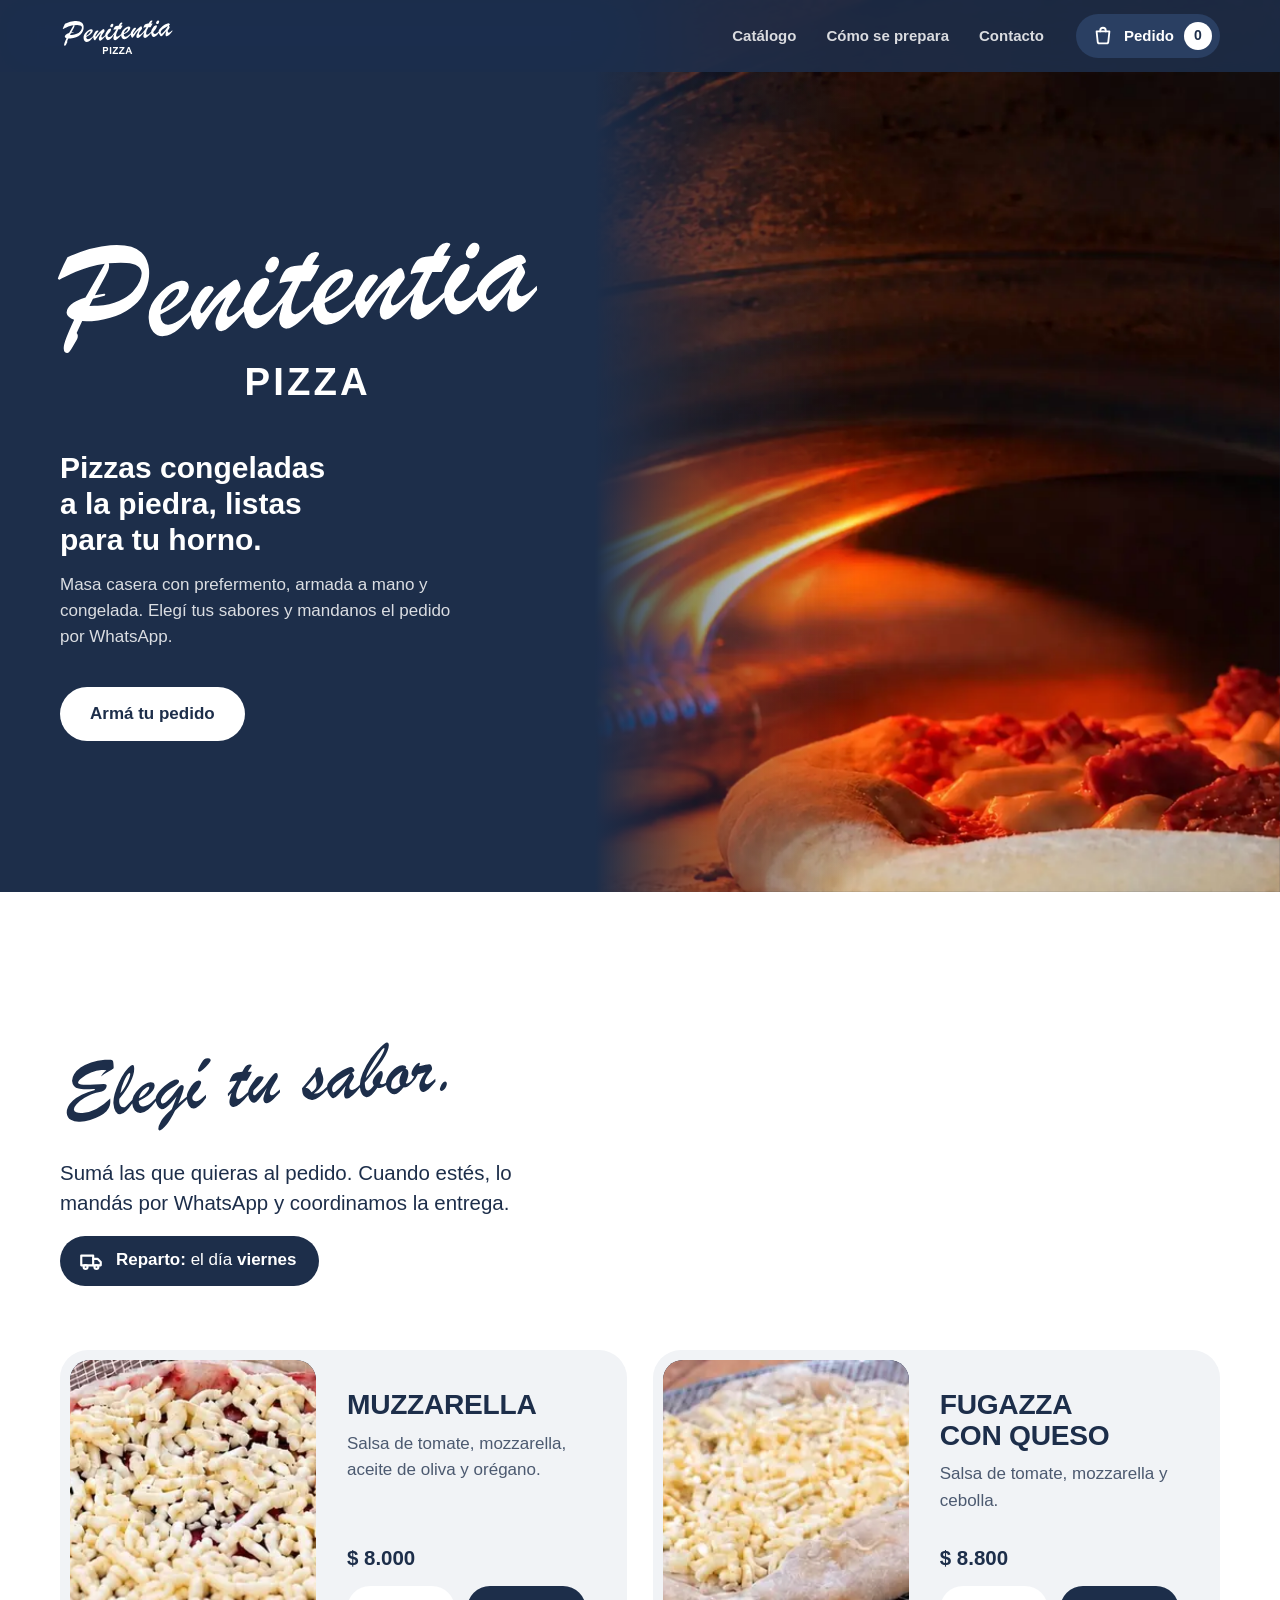
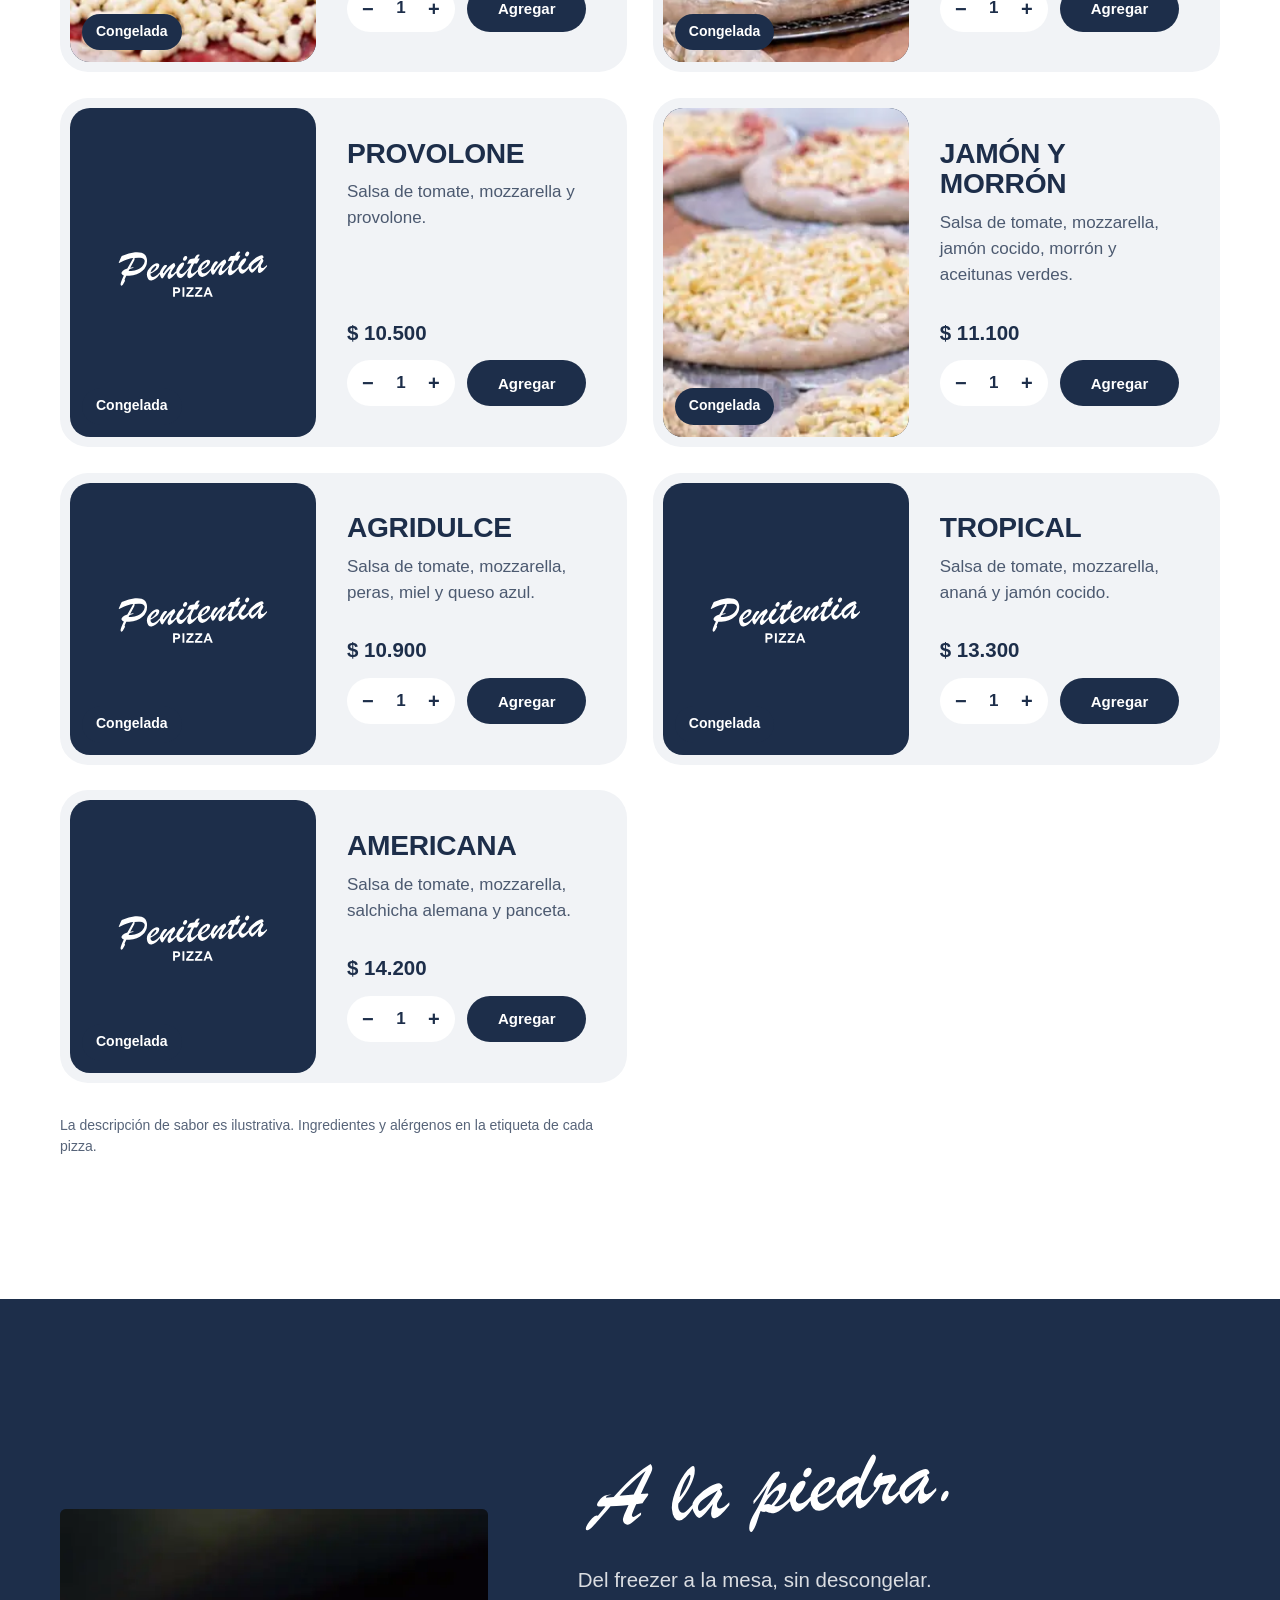
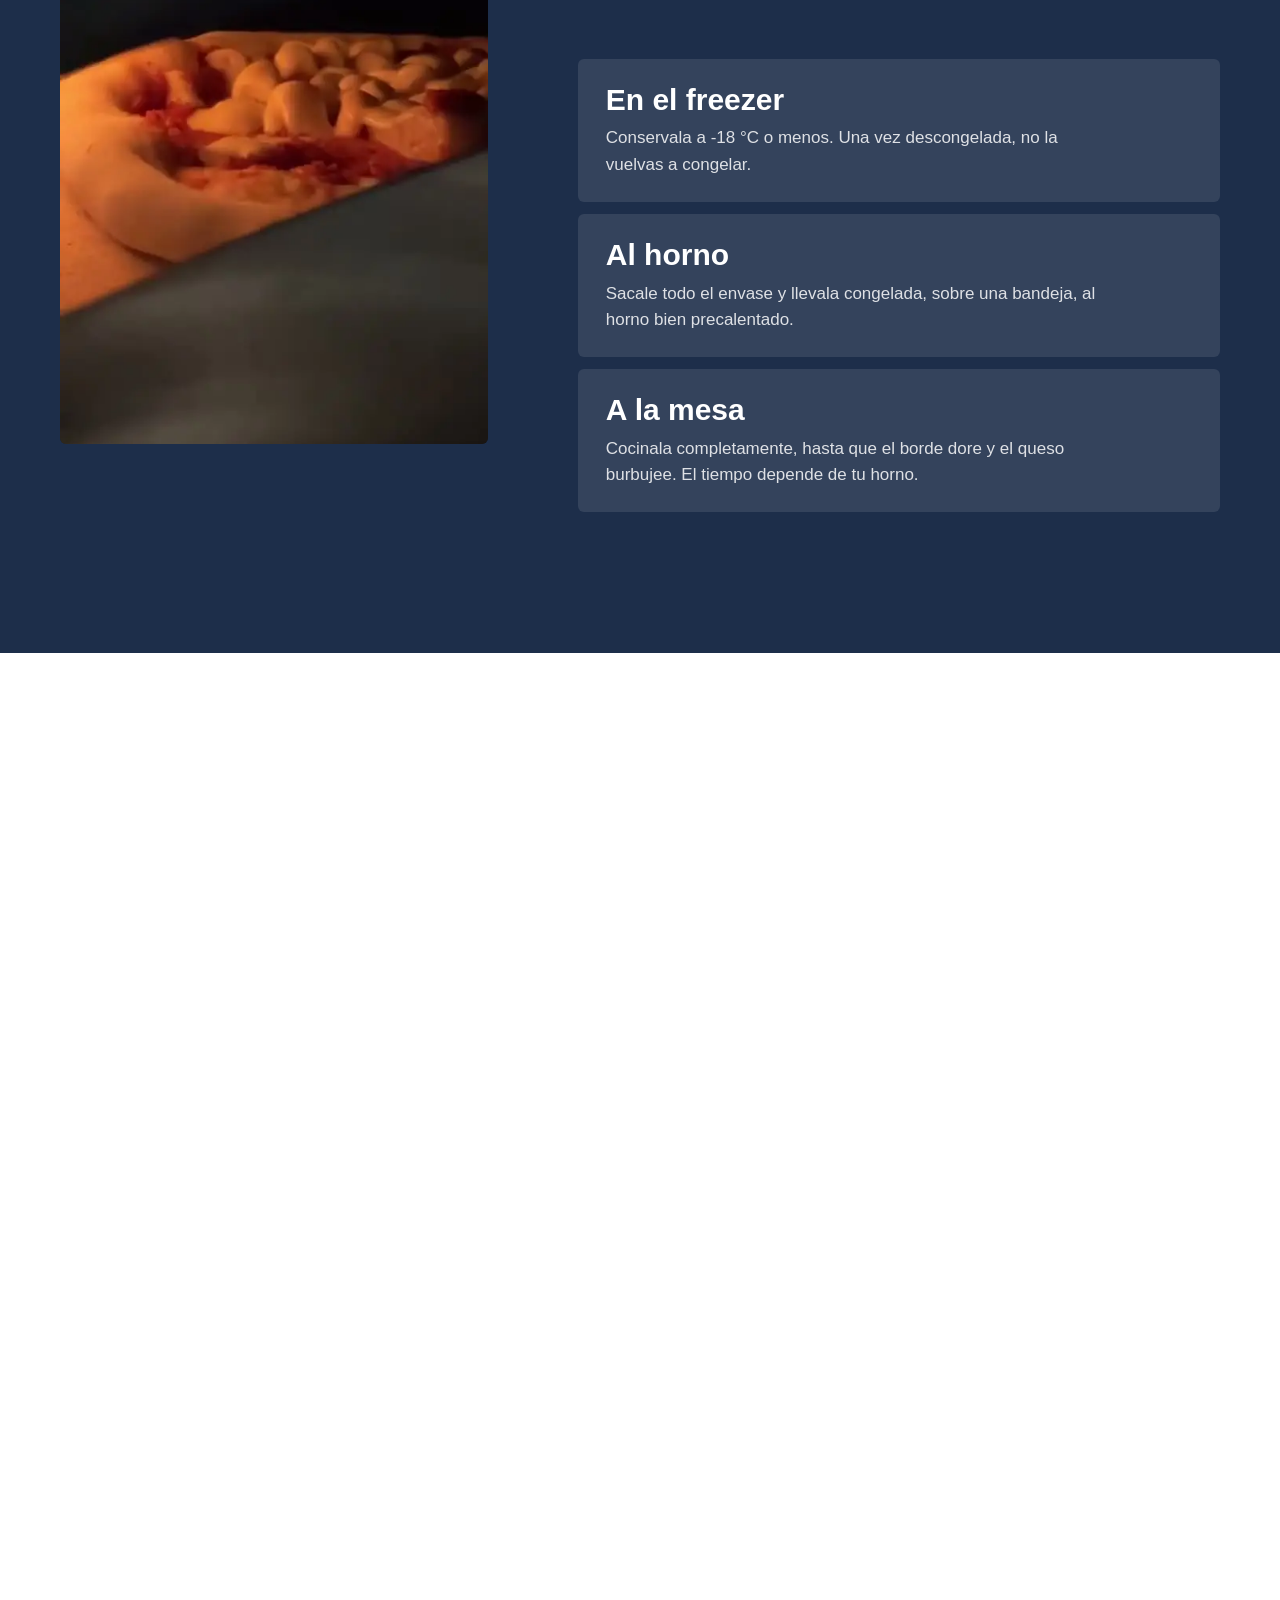
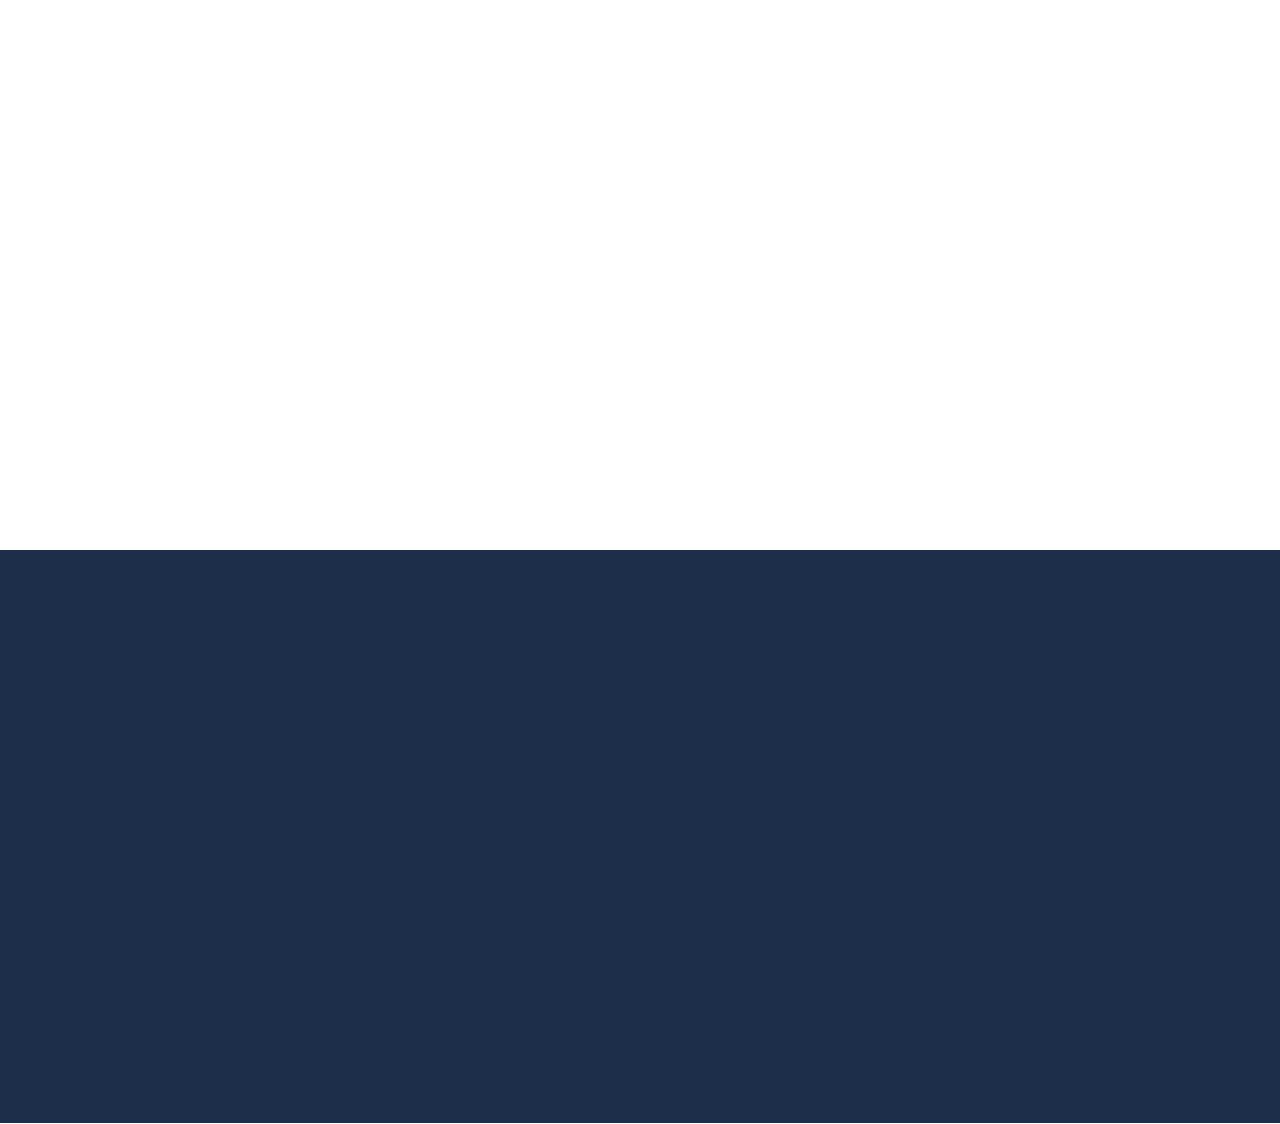
==== index.html @ f05e0946 "Volver a poner el dominio y mejoras para Google, redes y errores - CNAME de vuelta: Pages registra p" ====
<!doctype html>
<html lang="es-AR">
<head>
  <meta charset="utf-8">
  <meta name="viewport" content="width=device-width, initial-scale=1, viewport-fit=cover">
  <title>Penitentia Pizza · Pizzas congeladas a la piedra</title>
  <meta name="description" content="Pizzas congeladas a la piedra de Penitentia. Elegí tu sabor, armá tu pedido y mandalo por WhatsApp. Mendoza, Argentina.">
  <meta name="theme-color" content="#1D2E4A">
  <link rel="canonical" href="https://penitentia.com.ar/">
  <link rel="icon" href="img/favicon.svg" type="image/svg+xml">

  <meta property="og:type" content="website">
  <meta property="og:title" content="Penitentia Pizza">
  <meta property="og:description" content="Pizzas congeladas a la piedra. Tu próxima tentación empieza acá...">
  <meta property="og:url" content="https://penitentia.com.ar/">
  <meta property="og:image" content="https://penitentia.com.ar/img/og.jpg">
  <meta property="og:image:width" content="1200">
  <meta property="og:image:height" content="630">
  <meta property="og:image:alt" content="Pizzas Penitentia listas sobre la mesa de trabajo">
  <meta property="og:locale" content="es_AR">
  <meta property="og:site_name" content="Penitentia Pizza">
  <meta name="twitter:card" content="summary_large_image">
  <meta name="twitter:title" content="Penitentia Pizza">
  <meta name="twitter:description" content="Pizzas congeladas a la piedra. Elegí tu sabor y mandá el pedido por WhatsApp.">
  <meta name="twitter:image" content="https://penitentia.com.ar/img/og.jpg">

  <!-- Datos estructurados: así Google entiende que es un negocio de Mendoza con WhatsApp, mail e Instagram -->
  <script type="application/ld+json">
  {
    "@context": "https://schema.org",
    "@type": "LocalBusiness",
    "name": "Penitentia Pizza",
    "description": "Pizzas congeladas a la piedra, con masa casera con prefermento. Venta por mayor y por menor, pedidos por WhatsApp.",
    "url": "https://penitentia.com.ar/",
    "image": "https://penitentia.com.ar/img/og.jpg",
    "logo": "https://penitentia.com.ar/img/logo-azul.svg",
    "telephone": "+54 9 261 725-2048",
    "email": "penitentia.oficial@gmail.com",
    "sameAs": ["https://www.instagram.com/penitentia.ar/"],
    "address": { "@type": "PostalAddress", "addressLocality": "Mendoza", "addressRegion": "Mendoza", "addressCountry": "AR" },
    "areaServed": "Mendoza, Argentina",
    "priceRange": "$$",
    "currenciesAccepted": "ARS"
  }
  </script>

  <!-- La foto de portada se pide primero, en el tamaño justo para cada pantalla -->
  <link rel="preload" as="image" type="image/webp" href="img/hero-1120.webp" imagesrcset="img/hero-640.webp 640w, img/hero-1120.webp 1120w" imagesizes="(max-width: 900px) 100vw, 54vw" fetchpriority="high">
  <link rel="stylesheet" href="css/styles.css">
  <script>document.documentElement.classList.add("js")</script>
</head>
<body>

  <a class="saltar" href="#catalogo">Ir al catálogo</a>

  <!-- ENCABEZADO -->
  <header class="barra" id="barra">
    <div class="barra__in">
      <a href="#inicio" class="barra__logo" aria-label="Penitentia Pizza, volver al inicio">
        <img src="img/logo-blanco.svg" alt="Penitentia Pizza" width="117" height="48">
      </a>
      <nav class="barra__nav" aria-label="Principal">
        <a href="#catalogo">Catálogo</a>
        <a href="#preparacion">Cómo se prepara</a>
        <a href="#contacto">Contacto</a>
      </nav>
      <button class="btn-menu" type="button" data-menu-boton aria-controls="menu-movil" aria-expanded="false" aria-label="Abrir menú">
        <svg width="22" height="22" viewBox="0 0 24 24" fill="none" stroke="currentColor" stroke-width="2" stroke-linecap="round" aria-hidden="true"><path class="l1" d="M4 7h16"/><path class="l2" d="M4 12h16"/><path class="l3" d="M4 17h16"/></svg>
        <span>Menú</span>
      </button>
      <button class="btn-carrito" type="button" data-abrir-carrito aria-controls="carrito" aria-expanded="false">
        <svg width="22" height="22" viewBox="0 0 24 24" fill="none" stroke="currentColor" stroke-width="2" stroke-linecap="round" stroke-linejoin="round" aria-hidden="true"><path d="M5 7h14l-1.2 11.1a2 2 0 0 1-2 1.9H8.2a2 2 0 0 1-2-1.9z"/><path d="M9 7V6a3 3 0 0 1 6 0v1"/></svg>
        <span>Pedido</span>
        <span class="contador" data-contador aria-live="polite">0</span>
      </button>
    </div>
    <nav class="menu-movil" id="menu-movil" aria-label="Principal" data-menu hidden>
      <a href="#catalogo">Catálogo</a>
      <a href="#preparacion">Cómo se prepara</a>
      <a href="#contacto">Contacto</a>
    </nav>
  </header>

  <main>
    <!-- PORTADA -->
    <section class="portada" id="inicio">
      <div class="portada__texto">
        <h1 class="portada__firma">
          <img src="img/firma-blanco.svg" alt="Penitentia" width="683" height="205">
          <span>PIZZA</span>
        </h1>
        <p class="portada__frase">Pizzas congeladas a la piedra, listas para tu horno.</p>
        <p class="portada__bajada">Masa casera con prefermento, armada a mano y congelada. Elegí tus sabores y mandanos el pedido por WhatsApp.</p>
        <div class="portada__acciones">
          <a class="btn btn--blanco" href="#catalogo">Armá tu pedido</a>
        </div>
      </div>
      <figure class="portada__foto">
        <img src="img/hero-1120.webp" srcset="img/hero-640.webp 640w, img/hero-1120.webp 1120w" sizes="(max-width: 900px) 100vw, 54vw" alt="Pizza Penitentia entrando al horno a la piedra" width="1120" height="1148" fetchpriority="high" decoding="async">
      </figure>
    </section>

    <!-- CATÁLOGO: cada pizza se presenta como su etiqueta de freezer (cuaderno de marca, formato 4:1) -->
    <section class="catalogo" id="catalogo" aria-labelledby="titulo-catalogo">
      <div class="contenedor">
        <header class="seccion-titulo" data-entra>
          <h2 id="titulo-catalogo"><img class="frase" src="img/h-sabor-azul.svg" alt="Elegí tu sabor." width="968" height="266"></h2>
          <p class="seccion-titulo__bajada">Sumá las que quieras al pedido. Cuando estés, lo mandás por WhatsApp y coordinamos la entrega.</p>
          <p class="reparto">
            <svg width="26" height="26" viewBox="0 0 24 24" fill="none" stroke="currentColor" stroke-width="2" stroke-linecap="round" stroke-linejoin="round" aria-hidden="true"><path d="M3 7h11v9H3z"/><path d="M14 10h4l3 3v3h-7"/><circle cx="7" cy="17.5" r="1.8"/><circle cx="17" cy="17.5" r="1.8"/></svg>
            <span><strong>Reparto:</strong> el día <strong data-dia-reparto>viernes</strong></span>
          </p>
        </header>
        <div class="grilla" id="grilla" aria-live="polite"></div>
        <p class="aviso">La descripción de sabor es ilustrativa. Ingredientes y alérgenos en la etiqueta de cada pizza.</p>
      </div>
    </section>

    <!-- PREPARACIÓN -->
    <section class="preparacion" id="preparacion" aria-labelledby="titulo-prep">
      <div class="contenedor preparacion__in">
        <figure class="preparacion__video" data-entra>
          <video data-src="video/horno.mp4" poster="video/horno-poster.webp" muted loop playsinline preload="none" aria-label="Pizza Penitentia cocinándose en el horno" width="540" height="960"></video>
        </figure>
        <div class="preparacion__texto">
          <header class="seccion-titulo" data-entra>
            <h2 id="titulo-prep"><img class="frase" src="img/h-piedra-blanco.svg" alt="A la piedra." width="842" height="241"></h2>
            <p class="seccion-titulo__bajada">Del freezer a la mesa, sin descongelar.</p>
          </header>
          <ol class="pasos">
            <li data-entra>
              <h3>En el freezer</h3>
              <p>Conservala a -18 °C o menos. Una vez descongelada, no la vuelvas a congelar.</p>
            </li>
            <li data-entra>
              <h3>Al horno</h3>
              <p>Sacale todo el envase y llevala congelada, sobre una bandeja, al horno bien precalentado.</p>
            </li>
            <li data-entra>
              <h3>A la mesa</h3>
              <p>Cocinala completamente, hasta que el borde dore y el queso burbujee. El tiempo depende de tu horno.</p>
            </li>
          </ol>
        </div>
      </div>
    </section>

    <!-- GALERÍA -->
    <section class="galeria" aria-labelledby="titulo-galeria">
      <div class="contenedor">
        <header class="seccion-titulo" data-entra>
          <h2 id="titulo-galeria"><img class="frase" src="img/h-sale-azul.svg" alt="Sale una Penitentia." width="1369" height="253"></h2>
          <p class="seccion-titulo__bajada">Bollos, salsa y queso, de la mesada al estante. Todo pasa por nuestras manos.</p>
        </header>
        <div class="galeria__fotos">
          <figure class="g1" data-entra><img src="img/mesa-sinlogo-1120.webp" srcset="img/mesa-sinlogo-640.webp 640w, img/mesa-sinlogo-1120.webp 1120w" sizes="(max-width: 900px) 100vw, 46vw" alt="Pizzas listas sobre la mesa de trabajo" loading="lazy" decoding="async" width="1120" height="1070"></figure>
          <figure class="g2" data-entra><img src="img/bollos-720.webp" srcset="img/bollos-420.webp 420w, img/bollos-720.webp 720w" sizes="(max-width: 900px) 50vw, 26vw" alt="Bollos de masa leudando" loading="lazy" decoding="async" width="720" height="1280"></figure>
          <figure class="g3" data-entra><img src="img/estante-720.webp" srcset="img/estante-420.webp 420w, img/estante-720.webp 720w" sizes="(max-width: 900px) 50vw, 26vw" alt="Pizzas de cebolla en el estante" loading="lazy" decoding="async" width="720" height="1280"></figure>
        </div>
      </div>
    </section>

    <!-- CONTACTO -->
    <section class="contacto" id="contacto" aria-labelledby="titulo-contacto">
      <div class="contenedor contacto__in">
        <header class="seccion-titulo" data-entra>
          <h2 id="titulo-contacto"><img class="frase" src="img/h-hablemos-azul.svg" alt="Hablemos." width="679" height="195"></h2>
          <p class="seccion-titulo__bajada">Pedidos, consultas o reventa. Vendemos por mayor y por menor. Elegí por dónde.</p>
        </header>
        <ul class="canales">
          <li data-entra><a class="canal" data-wa href="#" target="_blank" rel="noopener">
            <svg viewBox="0 0 24 24" fill="none" stroke="currentColor" stroke-width="1.8" stroke-linecap="round" stroke-linejoin="round" aria-hidden="true"><path d="M3.5 20.5l1.3-4.2A8.5 8.5 0 1 1 8 19.3z"/><path d="M9.2 8.3c.2-.4.5-.5.8-.5h.5c.2 0 .4.1.5.4l.6 1.5c.1.2 0 .5-.1.6l-.5.6c.6 1.2 1.6 2.2 2.8 2.8l.6-.5c.2-.2.4-.2.6-.1l1.5.6c.3.1.4.3.4.5v.5c0 .3-.1.6-.5.8-.6.4-1.5.6-2.4.3-2.3-.8-4.1-2.6-4.9-4.9-.3-.9-.1-1.8.1-2.6z" fill="currentColor" stroke="none"/></svg>
            <span class="canal__tipo">WhatsApp</span>
            <span class="canal__dato" data-wa-visible>261 725 2048</span>
          </a></li>
          <li data-entra><a class="canal" data-ig href="https://www.instagram.com/penitentia.ar/" target="_blank" rel="noopener">
            <svg viewBox="0 0 24 24" fill="none" stroke="currentColor" stroke-width="1.8" stroke-linecap="round" aria-hidden="true"><rect x="3" y="3" width="18" height="18" rx="5"/><circle cx="12" cy="12" r="4.2"/><circle cx="17.3" cy="6.7" r=".7" fill="currentColor"/></svg>
            <span class="canal__tipo">Instagram</span>
            <span class="canal__dato">@penitentia.ar</span>
          </a></li>
          <li data-entra><a class="canal" data-mail href="mailto:penitentia.oficial@gmail.com">
            <svg viewBox="0 0 24 24" fill="none" stroke="currentColor" stroke-width="1.8" stroke-linecap="round" stroke-linejoin="round" aria-hidden="true"><rect x="3" y="5" width="18" height="14" rx="2.5"/><path d="M3.5 7l8.5 6 8.5-6"/></svg>
            <span class="canal__tipo">Mail</span>
            <span class="canal__dato">penitentia.oficial@gmail.com</span>
          </a></li>
        </ul>
      </div>
    </section>
  </main>

  <footer class="pie">
    <div class="contenedor pie__in">
      <img src="img/logo-blanco.svg" alt="Penitentia Pizza" class="pie__logo" width="700" height="289" loading="lazy">
      <div class="pie__datos">
        <p>Pizza a la piedra · Mendoza</p>
        <p>© <span data-anio>2026</span> Penitentia Pizza</p>
      </div>
    </div>
  </footer>

  <!-- Botón flotante del pedido (celular) -->
  <button class="flotante" type="button" data-abrir-carrito aria-controls="carrito" hidden>
    <span>Ver pedido</span>
    <span class="flotante__total" data-total-flotante>$0</span>
  </button>

  <!-- CARRITO -->
  <div class="velo" data-cerrar-carrito hidden></div>
  <aside class="carrito" id="carrito" role="dialog" aria-modal="true" aria-labelledby="titulo-carrito" hidden>
    <header class="carrito__cab" data-asa>
      <span class="carrito__asa" aria-hidden="true"></span>
      <h2 id="titulo-carrito"><img src="img/h-pedido-blanco.svg" alt="Tu pedido"></h2>
      <button class="cerrar" type="button" data-cerrar-carrito aria-label="Cerrar pedido">
        <svg width="22" height="22" viewBox="0 0 24 24" fill="none" stroke="currentColor" stroke-width="2" stroke-linecap="round" aria-hidden="true"><path d="M6 6l12 12M18 6L6 18"/></svg>
      </button>
    </header>

    <div class="carrito__cuerpo">
      <div class="vacio" data-vacio>
        <p><strong>Todavía no elegiste ninguna.</strong></p>
        <p>Sumá tus sabores desde el catálogo.</p>
        <a class="btn btn--azul" href="#catalogo" data-cerrar-carrito>Ir al catálogo</a>
      </div>

      <ul class="items" data-items></ul>

      <form class="datos" id="form-pedido" data-form novalidate>
        <p class="datos__titulo">Datos para la entrega</p>
        <label>Nombre
          <input type="text" name="nombre" autocomplete="name" required placeholder="¿A nombre de quién?">
        </label>
        <fieldset class="entrega">
          <legend>¿Cómo lo recibís?</legend>
          <label class="opcion"><input type="radio" name="entrega" value="Retiro" checked> <span>Retiro en domicilio <small>Sin cargo</small></span></label>
          <label class="opcion"><input type="radio" name="entrega" value="Envío"> <span>Envío a domicilio <small><span data-costo-envio>$ 4.000</span> · Reparto: el día <span data-dia-reparto>viernes</span></small></span></label>
        </fieldset>
        <label data-campo-direccion hidden>Dirección
          <input type="text" name="direccion" autocomplete="street-address" placeholder="Calle, número y departamento">
        </label>
        <label><span>Comentarios <span class="opcional">(opcional)</span></span>
          <textarea name="notas" rows="2" placeholder="Horario, aclaraciones..."></textarea>
        </label>
        <p class="error" data-error role="alert" hidden></p>
      </form>
    </div>

    <footer class="carrito__pie" data-pie-carrito>
      <div class="subtotales">
        <p><span>Pizzas</span><span data-subtotal>$0</span></p>
        <p><span>Envío</span><span data-envio>Sin cargo</span></p>
      </div>
      <div class="total"><span>Total</span><strong data-total>$0</strong></div>
      <button class="btn btn--wa" type="submit" form="form-pedido">
        <svg width="22" height="22" viewBox="0 0 24 24" fill="none" stroke="currentColor" stroke-width="1.8" stroke-linecap="round" stroke-linejoin="round" aria-hidden="true"><path d="M3.5 20.5l1.3-4.2A8.5 8.5 0 1 1 8 19.3z"/></svg>
        Pedir por WhatsApp
      </button>
      <p class="carrito__nota">Se abre WhatsApp con el pedido escrito. Confirmamos stock, precio final y entrega por ahí.</p>
    </footer>
  </aside>

  <div class="aviso-agregado" data-toast role="status" aria-live="polite" hidden></div>

  <script src="js/productos.js"></script>
  <script src="js/app.js"></script>
</body>
</html>
---- css/styles.css ----
/* =========================================================
   PENITENTIA PIZZA · Estilos
   Cuaderno de marca v8:
   - Azul Penitentia #1D2E4A y blanco #FFFFFF
   - Brush Script MT: nombre de marca y frases breves (en SVG, img/)
   - Arial Bold: descriptores y sabores en mayúscula, siempre rectos
   - Arial Regular: ingredientes, sabores y pedidos
   ========================================================= */

:root {
  --azul: #1D2E4A;
  --azul-hondo: #15223A;
  --azul-medio: #2A3F62;
  --azul-70: rgba(29, 46, 74, .78);
  --azul-55: rgba(29, 46, 74, .74);
  --azul-12: rgba(29, 46, 74, .14);
  --azul-06: #F1F3F6;            /* un paso de tono sobre el blanco */
  --azul-08: #E7EAF0;
  --blanco: #FFFFFF;
  --blanco-80: rgba(255, 255, 255, .84);
  --blanco-60: rgba(255, 255, 255, .66);
  --blanco-10: rgba(255, 255, 255, .1);

  --fuente: Arial, Arimo, "Helvetica Neue", Helvetica, sans-serif;

  /* Cinco tamaños: chico, cuerpo, destacado, título, sabor */
  --t-chico: 14px;
  --t-cuerpo: 17px;
  --t-destacado: clamp(19px, 1.6vw, 22px);
  --t-titulo: clamp(24px, 2.4vw, 30px);
  --t-sabor: clamp(24px, 2.2vw, 30px);

  --ancho: 1240px;
  --gutter: clamp(16px, 4vw, 40px);
  --seccion: clamp(88px, 11vw, 168px);
  --radio-foto: 6px;
  --radio-catalogo: 20px;   /* fotos del catálogo */
  --radio-ficha: 28px;      /* ficha que las contiene (radio de la foto + margen) */
  --barra-alto: 72px;

  --ease-out: cubic-bezier(.22, 1, .36, 1);
  --ease-soft: cubic-bezier(.33, 1, .68, 1);
  --ease-hoja: cubic-bezier(.32, .72, 0, 1);   /* curva de las hojas de iOS: arranca rápido, frena suave */
  --t-press: 100ms;
  --t-hover: 180ms;
  --t-ui: 320ms;
  --t-reveal: 560ms;
}

/* Arimo (misma métrica que Arial), alojada acá: solo se descarga si el equipo no tiene Arial */
@font-face { font-family: "Arimo"; src: url("../fonts/arimo-latin.woff2") format("woff2"); font-weight: 400 700; font-style: normal; font-display: swap; }

*, *::before, *::after { box-sizing: border-box; }
html { scroll-behavior: smooth; scroll-padding-top: calc(var(--barra-alto) + 12px); -webkit-text-size-adjust: 100%; scrollbar-color: var(--azul) var(--azul-06); }
body {
  margin: 0; background: var(--blanco); color: var(--azul);
  font-family: var(--fuente); font-size: var(--t-cuerpo); line-height: 1.55;
  -webkit-font-smoothing: antialiased; overflow-x: hidden; caret-color: var(--azul);
  -webkit-tap-highlight-color: transparent;
}
a, button, input, label { touch-action: manipulation; } /* sin demora de 300 ms al tocar */
::selection { background: var(--azul); color: var(--blanco); }
.preparacion ::selection, .portada ::selection, .pie ::selection { background: var(--blanco); color: var(--azul); }
img, video { display: block; max-width: 100%; height: auto; }
a { color: inherit; text-underline-offset: 3px; }
h1, h2, h3, p, figure, ol, ul { margin: 0; padding: 0; }
button, input, textarea { font: inherit; color: inherit; }
[hidden] { display: none !important; }
:focus-visible { outline: 3px solid var(--azul); outline-offset: 3px; border-radius: 4px; }
.portada :focus-visible, .preparacion :focus-visible, .barra :focus-visible, .pie :focus-visible, .carrito__cab :focus-visible { outline-color: var(--blanco); }

.contenedor { width: 100%; max-width: var(--ancho); margin: 0 auto; padding: 0 var(--gutter); }

.saltar { position: absolute; left: -9999px; top: 8px; z-index: 100; background: var(--blanco); color: var(--azul); padding: 10px 16px; font-weight: 700; }
.saltar:focus { left: 8px; }

/* ---------- Botones (píldora, una sola decisión) ---------- */
.btn {
  display: inline-flex; align-items: center; justify-content: center; gap: 10px;
  min-height: 54px; padding: 0 30px; border-radius: 999px; border: 0;
  font-weight: 700; font-size: var(--t-cuerpo); text-decoration: none; cursor: pointer;
  transition: transform var(--t-press) var(--ease-out), background-color var(--t-hover) ease, color var(--t-hover) ease;
}
.btn:active { transform: scale(.97); }
.btn--blanco { background: var(--blanco); color: var(--azul); }
@media (hover: hover) { .btn--blanco:hover { background: var(--azul-08); } }
.btn--azul { background: var(--azul); color: var(--blanco); }
.btn--azul:hover { background: var(--azul-medio); }
.btn--wa { width: 100%; background: var(--azul); color: var(--blanco); min-height: 56px; }
.btn--wa:hover { background: var(--azul-medio); transform: none; }
.btn--wa:active { transform: scale(.985); }

/* ---------- Barra superior ---------- */
.barra {
  position: sticky; top: 0; z-index: 30; color: var(--blanco); transition: box-shadow var(--t-ui) ease;
  background: rgba(29, 46, 74, .88); -webkit-backdrop-filter: saturate(180%) blur(20px); backdrop-filter: saturate(180%) blur(20px); /* taste-skill-ignore: material translúcido estilo Apple, pedido explícito */
  padding-top: env(safe-area-inset-top);
}
@supports not ((backdrop-filter: blur(1px)) or (-webkit-backdrop-filter: blur(1px))) { .barra { background: var(--azul); } }
@media (prefers-reduced-transparency: reduce) { .barra { background: var(--azul); -webkit-backdrop-filter: none; backdrop-filter: none; } }
.barra.con-sombra { box-shadow: 0 6px 24px rgba(10, 18, 32, .25); } /* taste-skill-ignore: barra fija que flota sobre el contenido */
.barra__in { max-width: var(--ancho); margin: 0 auto; padding: 0 max(var(--gutter), env(safe-area-inset-right)) 0 max(var(--gutter), env(safe-area-inset-left)); height: var(--barra-alto); display: flex; align-items: center; gap: 32px; }
.barra__logo img { height: 48px; width: auto; }
.barra__nav { display: flex; gap: 30px; margin-left: auto; }
.barra__nav a {
  position: relative; text-decoration: none; font-weight: 700; font-size: 15px; color: var(--blanco-80);
  padding: 8px 0; transition: color var(--t-hover) ease;
}
.barra__nav a::after { content: ""; position: absolute; left: 0; right: 0; bottom: 2px; height: 2px; background: var(--blanco); transform: scaleX(0); transform-origin: left; transition: transform var(--t-ui) var(--ease-out); }
.barra__nav a:hover { color: var(--blanco); }
.barra__nav a:hover::after { transform: scaleX(1); }
/* Menú del celular (oculto en pantallas grandes) */
.btn-menu {
  display: none; align-items: center; gap: 8px; height: 44px; padding: 0 14px 0 12px; margin-left: auto;
  border-radius: 999px; border: 0; background: transparent; color: var(--blanco);
  font-weight: 700; font-size: 15px; cursor: pointer;
  transition: background-color var(--t-hover) ease, transform var(--t-press) var(--ease-out);
}
.btn-menu:active { transform: scale(.96); }
.btn-menu svg path { transition: transform var(--t-ui) var(--ease-out), opacity var(--t-hover) ease; transform-origin: 12px 12px; }
.btn-menu[aria-expanded="true"] .l1 { transform: translateY(5px) rotate(45deg); }
.btn-menu[aria-expanded="true"] .l2 { opacity: 0; }
.btn-menu[aria-expanded="true"] .l3 { transform: translateY(-5px) rotate(-45deg); }
.menu-movil {
  position: absolute; top: 100%; left: 0; right: 0;
  background: rgba(29, 46, 74, .96); -webkit-backdrop-filter: saturate(180%) blur(20px); backdrop-filter: saturate(180%) blur(20px); /* taste-skill-ignore: menú flotante */
  box-shadow: 0 18px 30px rgba(10, 18, 32, .3); /* taste-skill-ignore: menú flotante */
  display: grid; gap: 4px; padding: 6px var(--gutter) 18px;
  transform-origin: top; opacity: 0; transform: translateY(-8px);
  transition: opacity 220ms ease, transform 320ms var(--ease-hoja);
}
.menu-movil.abierto { opacity: 1; transform: none; }
.menu-movil a {
  display: flex; align-items: center; min-height: 52px; padding: 0 18px; border-radius: 16px;
  color: var(--blanco); text-decoration: none; font-weight: 700; font-size: 19px;
  transition: background-color var(--t-hover) ease;
}
.menu-movil a:active { background: var(--blanco-10); }
@media (min-width: 901px) { .menu-movil { display: none !important; } }

.btn-carrito {
  display: inline-flex; align-items: center; gap: 10px; height: 44px; padding: 0 8px 0 16px;
  border-radius: 999px; border: 0; background: var(--azul-medio); color: var(--blanco);
  font-weight: 700; font-size: 15px; cursor: pointer;
  transition: background-color var(--t-hover) ease, transform var(--t-press) var(--ease-out);
}
@media (hover: hover) { .btn-carrito:hover { background: #34507A; } }
.btn-carrito:active { transform: scale(.96); }
.contador {
  min-width: 28px; height: 28px; padding: 0 8px; border-radius: 999px; background: var(--blanco); color: var(--azul);
  display: inline-grid; place-items: center; font-size: var(--t-chico); font-variant-numeric: tabular-nums;
}
.contador.salto { animation: salto .45s var(--ease-out); }
@keyframes salto { 0% { transform: scale(1); } 40% { transform: scale(1.35); } 100% { transform: scale(1); } }

/* ---------- Portada ---------- */
.portada {
  position: relative; background: var(--azul); color: var(--blanco);
  display: grid; grid-template-columns: minmax(0, 1fr) minmax(0, 1.15fr);
  min-height: min(100svh, 892px); overflow: hidden;
  /* La portada pasa por debajo de la barra translúcida */
  margin-top: calc(-1 * (var(--barra-alto) + env(safe-area-inset-top)));
}
.portada__texto {
  padding: calc(var(--barra-alto) + clamp(40px, 6vw, 88px)) var(--gutter) clamp(48px, 7vw, 100px);
  padding-left: max(var(--gutter), calc((100vw - var(--ancho)) / 2 + var(--gutter)));
  display: flex; flex-direction: column; justify-content: center; position: relative; z-index: 2;
}
.portada__firma { display: flex; flex-direction: column; align-items: flex-start; width: min(600px, 100%); }
.portada__firma img { width: 100%; height: auto; margin-left: -2%; }
.portada__firma span { width: 100%; text-align: center; margin-top: 4px; font-weight: 700; font-size: clamp(26px, 3vw, 40px); letter-spacing: .08em; line-height: 1; }
.portada__frase { margin-top: clamp(32px, 4vw, 48px); font-size: var(--t-titulo); font-weight: 700; line-height: 1.2; max-width: 20ch; text-wrap: balance; }
.portada__bajada { margin-top: 14px; max-width: 44ch; color: var(--blanco-80); }
.portada__acciones { margin-top: 36px; display: flex; flex-wrap: wrap; align-items: center; gap: 14px 24px; }
.portada__foto { position: relative; overflow: hidden; }
.portada__foto img { position: absolute; inset: 0; width: 100%; height: 100%; object-fit: cover; object-position: 50% 62%; }
.portada__foto::before {
  content: ""; position: absolute; inset: 0; z-index: 1; pointer-events: none;
  background: linear-gradient(90deg, var(--azul) 0%, rgba(29,46,74,.5) 14%, rgba(29,46,74,0) 38%); /* taste-skill-ignore: velo neutro sobre la foto para fundirla con el azul */
}

/* ---------- Títulos de sección ---------- */
.seccion-titulo { max-width: 680px; margin-bottom: clamp(40px, 5vw, 64px); }
.frase { height: clamp(64px, 8.4vw, 112px); width: auto; max-width: 100%; }
.reparto {
  margin-top: 18px; display: inline-flex; align-items: center; gap: 12px;
  background: var(--azul); color: var(--blanco); border-radius: 999px; padding: 12px 22px 12px 18px;
  font-size: var(--t-cuerpo); line-height: 1.35;
}
.reparto svg { flex: none; }
.seccion-titulo__bajada { margin-top: 18px; font-size: var(--t-destacado); line-height: 1.45; max-width: 46ch; }

/* ---------- Catálogo: cada pizza es su etiqueta ---------- */
.catalogo { padding: var(--seccion) 0; }
.grilla { display: grid; grid-template-columns: repeat(2, minmax(0, 1fr)); gap: clamp(16px, 2vw, 28px); }

.pizza {
  display: grid; grid-template-columns: minmax(0, .9fr) minmax(0, 1.1fr);
  background: var(--azul-06); border-radius: var(--radio-ficha); overflow: hidden;
  transition: background-color var(--t-hover) ease;
  padding: 10px; gap: 0;
}
@media (hover: hover) { .pizza:hover { background: var(--azul-08); } .pizza:hover .pizza__foto img { transform: scale(1.04); } }
.pizza__foto { position: relative; overflow: hidden; background: var(--azul); min-height: 260px; border-radius: var(--radio-catalogo); isolation: isolate; }
.pizza__foto img { position: absolute; inset: 0; width: 100%; height: 100%; object-fit: cover; transition: transform 900ms var(--ease-soft); }
.pizza__sello {
  position: absolute; left: 0; bottom: 0; background: var(--azul); color: var(--blanco);
  font-weight: 700; font-size: var(--t-chico); padding: 7px 14px 8px; border-radius: 999px; left: 12px; bottom: 12px;
}
.pizza__cuerpo { padding: clamp(22px, 2.4vw, 32px); display: flex; flex-direction: column; gap: 10px; min-width: 0; }
.pizza__nombre { font-weight: 700; font-size: var(--t-sabor); line-height: 1.08; text-transform: uppercase; letter-spacing: -.01em; text-wrap: balance; }
.pizza__desc { color: var(--azul-70); }
.pizza__pie { margin-top: auto; padding-top: 18px; display: flex; flex-wrap: wrap; align-items: center; gap: 12px; }
.pizza__precio { flex-basis: 100%; font-weight: 700; font-size: var(--t-destacado); font-variant-numeric: tabular-nums; }
.pizza__agregar { flex: 1 1 auto; }
.pizza__agregar {
  height: 46px; padding: 0 22px; border-radius: 999px; border: 0; background: var(--azul); color: var(--blanco);
  font-weight: 700; font-size: 15px; cursor: pointer;
  transition: background-color var(--t-hover) ease, transform var(--t-press) var(--ease-out);
}
.pizza__agregar:hover { background: var(--azul-medio); }
.pizza__agregar:active { transform: scale(.95); }
.pizza__consultar { display: inline-flex; align-items: center; justify-content: center; text-decoration: none; }
.pizza__precio--consultar { font-size: var(--t-cuerpo); color: var(--azul-70); }
/* Sin foto: bloque azul con la firma, como la etiqueta del freezer */
.pizza__foto--etiqueta { display: grid; place-items: center; background: var(--azul); }
.pizza__foto--etiqueta .pizza__marca { position: static; width: 64%; height: auto; object-fit: contain; }
@media (hover: hover) { .pizza:hover .pizza__foto--etiqueta .pizza__marca { transform: none; } }
.pizza__agregar:disabled { background: var(--azul-12); color: var(--azul-55); cursor: not-allowed; }
.pizza__agregar.listo { background: var(--azul-medio); }

/* Selector de cantidad: relleno, sin contorno */
.cantidad { display: inline-flex; align-items: center; height: 46px; border-radius: 999px; background: var(--blanco); }
.cantidad button {
  width: 42px; height: 100%; border: 0; border-radius: 999px; background: transparent; color: var(--azul); cursor: pointer;
  font-size: 20px; font-weight: 700; line-height: 1; display: grid; place-items: center;
  transition: background-color var(--t-hover) ease, transform var(--t-press) var(--ease-out);
}
.cantidad button:hover { background: var(--azul-08); }
.cantidad button:active { transform: scale(.88); }
.cantidad button:disabled { color: var(--azul-12); cursor: not-allowed; }
.cantidad output { min-width: 24px; text-align: center; font-weight: 700; font-variant-numeric: tabular-nums; }
.cantidad--chica { height: 38px; background: var(--azul-06); }
.cantidad--chica button { width: 36px; font-size: 18px; }

.aviso { margin-top: 32px; font-size: var(--t-chico); color: var(--azul-55); max-width: 70ch; }

/* ---------- Preparación ---------- */
.preparacion { background: var(--azul); color: var(--blanco); padding: var(--seccion) 0; }
.preparacion__in { display: grid; grid-template-columns: minmax(0, .8fr) minmax(0, 1.2fr); gap: clamp(40px, 7vw, 110px); align-items: center; }
.preparacion__video { border-radius: var(--radio-foto); overflow: hidden; aspect-ratio: 4 / 5; background: var(--azul-hondo); }
.preparacion__video video { width: 100%; height: 100%; object-fit: cover; object-position: 50% 45%; }
.preparacion .seccion-titulo__bajada { color: var(--blanco-80); }
.pasos { list-style: none; display: grid; gap: 12px; }
.pasos li { background: var(--blanco-10); border-radius: var(--radio-foto); padding: 24px 28px; }
.pasos h3 { font-size: var(--t-titulo); line-height: 1.15; }
.pasos p { margin-top: 8px; color: var(--blanco-80); max-width: 52ch; }

/* Lo que está lejos del primer pantallazo no se dibuja hasta acercarse */
.galeria, .contacto, .pie { content-visibility: auto; contain-intrinsic-size: auto 900px; }

/* ---------- Galería ---------- */
.galeria { padding: var(--seccion) 0 calc(var(--seccion) * .6); }
.galeria__fotos { display: grid; grid-template-columns: 1.7fr 1fr 1fr; gap: 14px; }
.galeria__fotos figure { border-radius: var(--radio-foto); overflow: hidden; aspect-ratio: 3 / 4; background: var(--azul-06); }
.galeria__fotos .g1 { aspect-ratio: auto; }
.galeria__fotos .g2 { margin-top: clamp(32px, 6vw, 88px); }
.galeria__fotos img { width: 100%; height: 100%; object-fit: cover; transition: transform 1200ms var(--ease-soft); }
@media (hover: hover) { .galeria__fotos figure:hover img { transform: scale(1.03); } }

/* ---------- Contacto ---------- */
.contacto { padding: calc(var(--seccion) * .6) 0 var(--seccion); }
.contacto__in { display: grid; grid-template-columns: minmax(0, .9fr) minmax(0, 1.1fr); gap: clamp(32px, 6vw, 96px); align-items: end; }
.contacto .seccion-titulo { margin-bottom: 0; }
.canales { list-style: none; display: grid; gap: 12px; }
.canal {
  display: grid; grid-template-columns: auto 1fr; grid-template-rows: auto auto; column-gap: 20px; align-items: center;
  padding: 22px 26px; border-radius: var(--radio-foto); background: var(--azul-06); text-decoration: none;
  transition: background-color var(--t-hover) ease, color var(--t-hover) ease, transform var(--t-press) var(--ease-out);
}
.canal svg { grid-row: 1 / 3; width: 36px; height: 36px; transition: transform var(--t-ui) var(--ease-out); }
.canal__tipo { font-size: var(--t-chico); color: var(--azul-55); transition: color var(--t-hover) ease; }
.canal__dato { font-weight: 700; font-size: var(--t-destacado); overflow-wrap: anywhere; line-height: 1.3; }
@media (hover: hover) {
  .canal:hover { background: var(--azul); color: var(--blanco); }
  .canal:hover .canal__tipo { color: var(--blanco-60); }
  .canal:hover svg { transform: rotate(-8deg) scale(1.08); }
}
.canal:active { transform: scale(.98); background: var(--azul-08); }

/* ---------- Pie: el nombre vuelve a todo lo ancho ---------- */
.pie { background: var(--azul); color: var(--blanco); padding: clamp(64px, 8vw, 120px) 0 36px; }
.pie__in { display: grid; gap: clamp(32px, 4vw, 56px); }
.pie__logo { width: min(820px, 100%); height: auto; margin: 0 auto; }
.pie__datos { display: flex; flex-wrap: wrap; justify-content: space-between; gap: 8px 24px; font-size: var(--t-chico); color: var(--blanco-60); padding-top: 24px; }

/* ---------- Carrito ---------- */
.velo { position: fixed; inset: 0; z-index: 40; background: rgba(12, 20, 34, .55); opacity: 0; transition: opacity var(--t-ui) ease; }
.velo.visible { opacity: 1; }
.carrito {
  position: fixed; top: 0; right: 0; bottom: 0; z-index: 50; width: min(440px, 100%);
  background: var(--blanco); display: flex; flex-direction: column;
  transform: translateX(100%); transition: transform 460ms var(--ease-hoja);
  box-shadow: -18px 0 40px rgba(10, 18, 32, .2); /* taste-skill-ignore: panel que flota sobre la página */
}
.carrito.abierto { transform: none; }
.carrito.arrastrando { transition: none; }
.carrito__asa { display: none; }
.carrito__cab { background: var(--azul); color: var(--blanco); display: flex; align-items: center; justify-content: space-between; padding: 18px 16px 18px 24px; }
.carrito__cab img { height: 46px; width: auto; }
.cerrar { width: 44px; height: 44px; border-radius: 999px; border: 0; background: transparent; color: var(--blanco); cursor: pointer; display: grid; place-items: center; transition: background-color var(--t-hover) ease, transform var(--t-press) var(--ease-out); }
.cerrar:hover { background: var(--blanco-10); }
.cerrar:active { transform: scale(.9); }
.carrito__cuerpo { flex: 1; overflow-y: auto; padding: 16px 20px 24px; overscroll-behavior: contain; }

.vacio { text-align: center; padding: 48px 8px; display: grid; gap: 8px; justify-items: center; color: var(--azul-70); }
.vacio strong { color: var(--azul); font-size: var(--t-destacado); }
.vacio .btn { margin-top: 16px; }

.items { list-style: none; display: grid; gap: 8px; }
.item { display: grid; grid-template-columns: 64px 1fr auto; gap: 14px; align-items: center; padding: 12px; border-radius: var(--radio-foto); background: var(--azul-06); }
.item img { width: 64px; height: 64px; object-fit: cover; border-radius: 14px; }
.item__nombre { font-weight: 700; font-size: 15px; text-transform: uppercase; line-height: 1.2; }
.item__unit { font-size: var(--t-chico); color: var(--azul-55); margin-top: 2px; }
.item__der { display: grid; justify-items: end; gap: 6px; }
.item__sub { font-weight: 700; font-variant-numeric: tabular-nums; }
.item__quitar { border: 0; background: none; padding: 4px 0; color: var(--azul-55); font-size: var(--t-chico); cursor: pointer; text-decoration: underline; }
.item__quitar:hover { color: var(--azul); }
.item .cantidad--chica { background: var(--blanco); margin-top: 8px; }

.datos { margin-top: 28px; display: grid; gap: 16px; }
.datos__titulo { font-weight: 700; font-size: var(--t-destacado); }
.datos label { display: grid; gap: 6px; font-weight: 700; font-size: 15px; }
.datos input[type="text"], .datos textarea {
  width: 100%; border: 1.5px solid var(--azul-12); border-radius: 10px; padding: 12px 14px; font-weight: 400; font-size: 16px; background: var(--blanco);
  transition: border-color var(--t-hover) ease;
}
.datos input::placeholder, .datos textarea::placeholder { color: var(--azul-55); }
.datos input[type="text"]:focus, .datos textarea:focus { outline: none; border-color: var(--azul); }
.datos input.invalido { border-color: var(--azul); background: var(--azul-06); }
.datos textarea { resize: vertical; }
.opcional { font-weight: 400; color: var(--azul-55); }
.entrega { border: 0; padding: 0; margin: 0; display: flex; flex-wrap: wrap; gap: 8px; }
.entrega legend { font-weight: 700; font-size: 15px; margin-bottom: 8px; padding: 0; }
.datos .opcion {
  display: inline-flex; align-items: center; gap: 8px; font-size: 15px;
  border-radius: 999px; padding: 11px 18px; cursor: pointer; background: var(--azul-06);
  transition: background-color var(--t-hover) ease, color var(--t-hover) ease;
}
.datos .opcion:has(input:checked) { background: var(--azul); color: var(--blanco); }
.opcion input { accent-color: var(--blanco); margin: 0; }
.datos .opcion small { display: block; font-size: var(--t-chico); font-weight: 400; opacity: .8; }
.datos .opcion { border-radius: 16px; align-items: center; }
.subtotales { display: grid; gap: 4px; font-size: 15px; color: var(--azul-70); }
.subtotales p { display: flex; justify-content: space-between; }
.subtotales span:last-child { font-variant-numeric: tabular-nums; }
.error { font-size: 15px; font-weight: 700; }

.carrito__pie { padding: 18px 20px calc(18px + env(safe-area-inset-bottom)); display: grid; gap: 12px; background: var(--azul-06); }
.total { display: flex; align-items: baseline; justify-content: space-between; }
.total span { font-weight: 700; font-size: var(--t-cuerpo); }
.total strong { font-size: var(--t-titulo); font-variant-numeric: tabular-nums; }
.carrito__nota { font-size: var(--t-chico); color: var(--azul-70); text-align: center; }

/* Botón flotante (celular) */
.flotante {
  position: fixed; left: 16px; right: 16px; bottom: calc(16px + env(safe-area-inset-bottom)); z-index: 35;
  height: 58px; border-radius: 999px; border: 0; background: var(--azul); color: var(--blanco);
  display: none; align-items: center; justify-content: space-between; padding: 0 24px;
  font-weight: 700; font-size: var(--t-cuerpo); cursor: pointer;
  box-shadow: 0 10px 30px rgba(10, 18, 32, .35); /* taste-skill-ignore: botón flotante */
  transition: transform var(--t-press) var(--ease-out);
}
.flotante:active { transform: scale(.98); }
.flotante__total { font-variant-numeric: tabular-nums; }

/* Aviso "agregado" */
.aviso-agregado {
  position: fixed; left: 50%; top: calc(var(--barra-alto) + 14px); z-index: 60; transform: translateX(-50%);
  background: var(--azul); color: var(--blanco); padding: 12px 22px; border-radius: 999px; font-weight: 700; font-size: 15px;
  box-shadow: 0 10px 30px rgba(10, 18, 32, .3); /* taste-skill-ignore: aviso flotante */
  white-space: nowrap; animation: aparece var(--t-ui) var(--ease-out);
}
@keyframes aparece { from { opacity: 0; transform: translate(-50%, -8px); } to { opacity: 1; transform: translate(-50%, 0); } }

/* ---------- Movimiento (solo con JS; sin JS todo queda visible) ---------- */
/* Firma: se escribe de izquierda a derecha, como trazada a mano */
.js .portada__firma img { animation: firma 800ms var(--ease-out) both; }
.js .portada__firma span { animation: subir 480ms var(--ease-out) 180ms both; }
.js .portada__frase { animation: subir 480ms var(--ease-out) 240ms both; }
.js .portada__bajada { animation: subir 480ms var(--ease-out) 300ms both; }
.js .portada__acciones { animation: subir 480ms var(--ease-out) 360ms both; }
.js .portada__foto img { animation: horno 1600ms var(--ease-soft) both; }
@keyframes firma { from { clip-path: inset(-20% 100% -20% 0); } to { clip-path: inset(-20% 0 -20% 0); } }
@keyframes subir { from { opacity: 0; transform: translateY(14px); } to { opacity: 1; transform: none; } }
@keyframes horno { from { transform: scale(1.06); } to { transform: scale(1); } }

/* Entradas por sección: textos suben, fotos se asientan desde la escala */
.js [data-entra].espera { opacity: 0; transform: translateY(16px); }
.js figure[data-entra].espera, .js .pizza[data-entra].espera { transform: translateY(12px) scale(.98); }
.js [data-entra] { transition: opacity var(--t-reveal) var(--ease-out), transform var(--t-reveal) var(--ease-out); transition-delay: var(--retraso, 0ms); }

/* ---------- Responsive ---------- */
@media (max-width: 1080px) {
  .grilla { grid-template-columns: 1fr; }
  .pizza { grid-template-columns: minmax(0, .8fr) minmax(0, 1.2fr); }
}
@media (max-width: 900px) {
  .barra__nav { display: none; }
  .btn-menu { display: inline-flex; }
  .btn-carrito { margin-left: 4px; }
  .portada { grid-template-columns: 1fr; min-height: 0; }
  .portada__foto { order: -1; height: calc(56vw + var(--barra-alto)); min-height: 300px; max-height: 520px; }
  .portada__foto img { object-position: 62% 100%; }
  .portada__foto::before { background: linear-gradient(0deg, var(--azul) 0%, rgba(29,46,74,.4) 26%, rgba(29,46,74,0) 56%); } /* taste-skill-ignore: velo neutro sobre la foto */
  .portada__texto { padding-top: 4px; }
  .preparacion__in, .contacto__in { grid-template-columns: 1fr; }
  .preparacion__video { aspect-ratio: 16 / 11; }
  .galeria__fotos { grid-template-columns: 1fr 1fr; }
  .galeria__fotos .g1 { grid-column: 1 / -1; aspect-ratio: 16 / 11; }
  .galeria__fotos .g2 { margin-top: 0; }
}
@media (max-width: 600px) {
  :root { --barra-alto: 64px; }
  .pizza__pie { gap: 10px; }
  .pizza__agregar { flex: 1 1 auto; }
  body { font-size: 16px; }
  .barra__logo img { height: 40px; }
  .btn-carrito span:not(.contador) { display: none; }
  .btn-carrito { padding: 0 8px; }
  .portada__acciones .btn { flex: 1 1 100%; }
  .pizza { grid-template-columns: 1fr; }
  .pizza__foto { min-height: 0; aspect-ratio: 16 / 10; }
  .pasos li { padding: 20px 22px; }
  .canal { padding: 18px 20px; column-gap: 16px; }
  .canal__dato { font-size: 16px; }
  .canal svg { width: 32px; height: 32px; }
  .pie__datos { justify-content: center; text-align: center; }
  .flotante:not([hidden]) { display: flex; }

  /* Carrito como hoja que sube desde abajo, se cierra arrastrándola hacia abajo */
  .carrito {
    top: auto; left: 0; right: 0; width: 100%; max-height: calc(100svh - 24px - env(safe-area-inset-top));
    border-radius: 18px 18px 0 0; overflow: hidden; transform: translateY(100%);
    box-shadow: 0 -12px 40px rgba(10, 18, 32, .25); /* taste-skill-ignore: hoja flotante */
  }
  .carrito__cab { position: relative; padding-top: 26px; touch-action: none; cursor: grab; }
  .carrito__asa { display: block; position: absolute; top: 9px; left: 50%; width: 40px; height: 5px; margin-left: -20px; border-radius: 99px; background: rgba(255, 255, 255, .45); }
  .carrito__cab img { height: 40px; }
  body.con-flotante .pie { padding-bottom: 110px; }
}

@media (prefers-reduced-motion: reduce) {
  html { scroll-behavior: auto; }
  *, *::before, *::after { animation: none !important; transition-duration: 1ms !important; transition-delay: 0ms !important; }
  .js [data-entra].espera { opacity: 1; transform: none; }
}
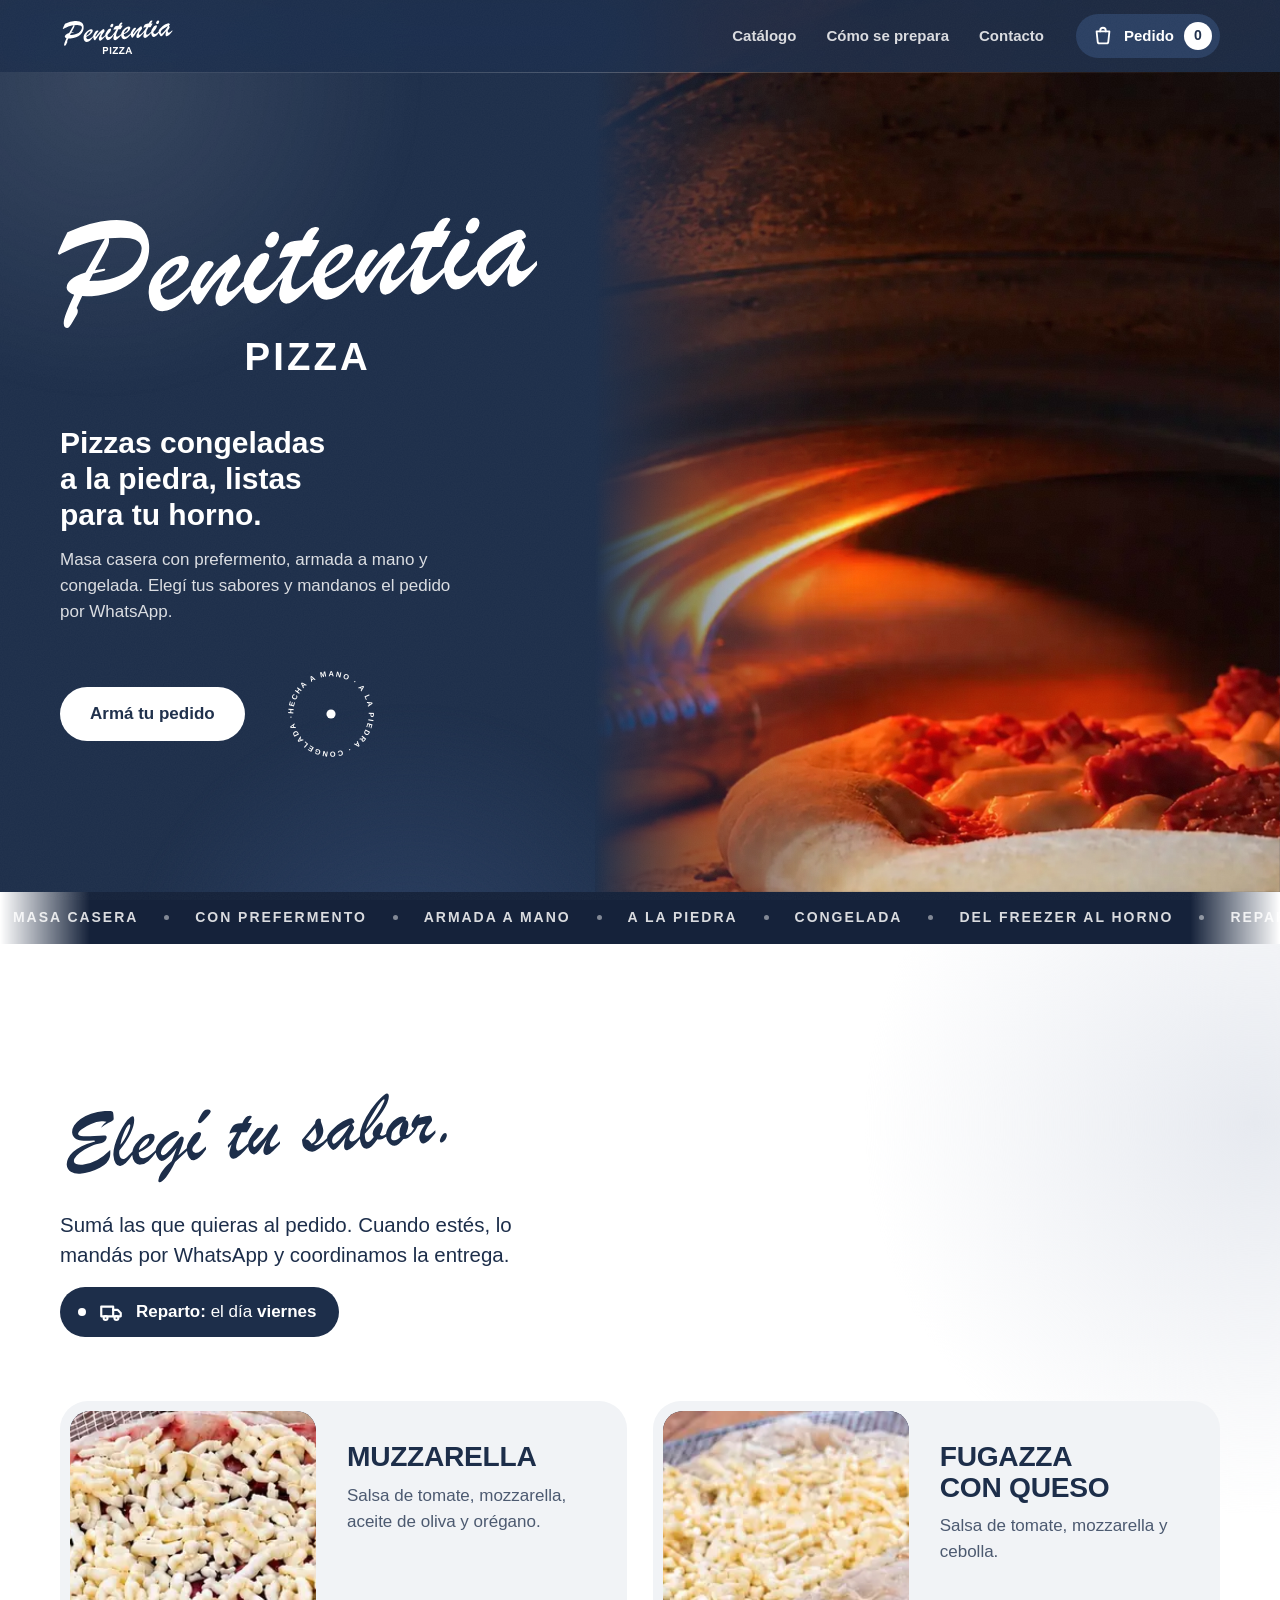
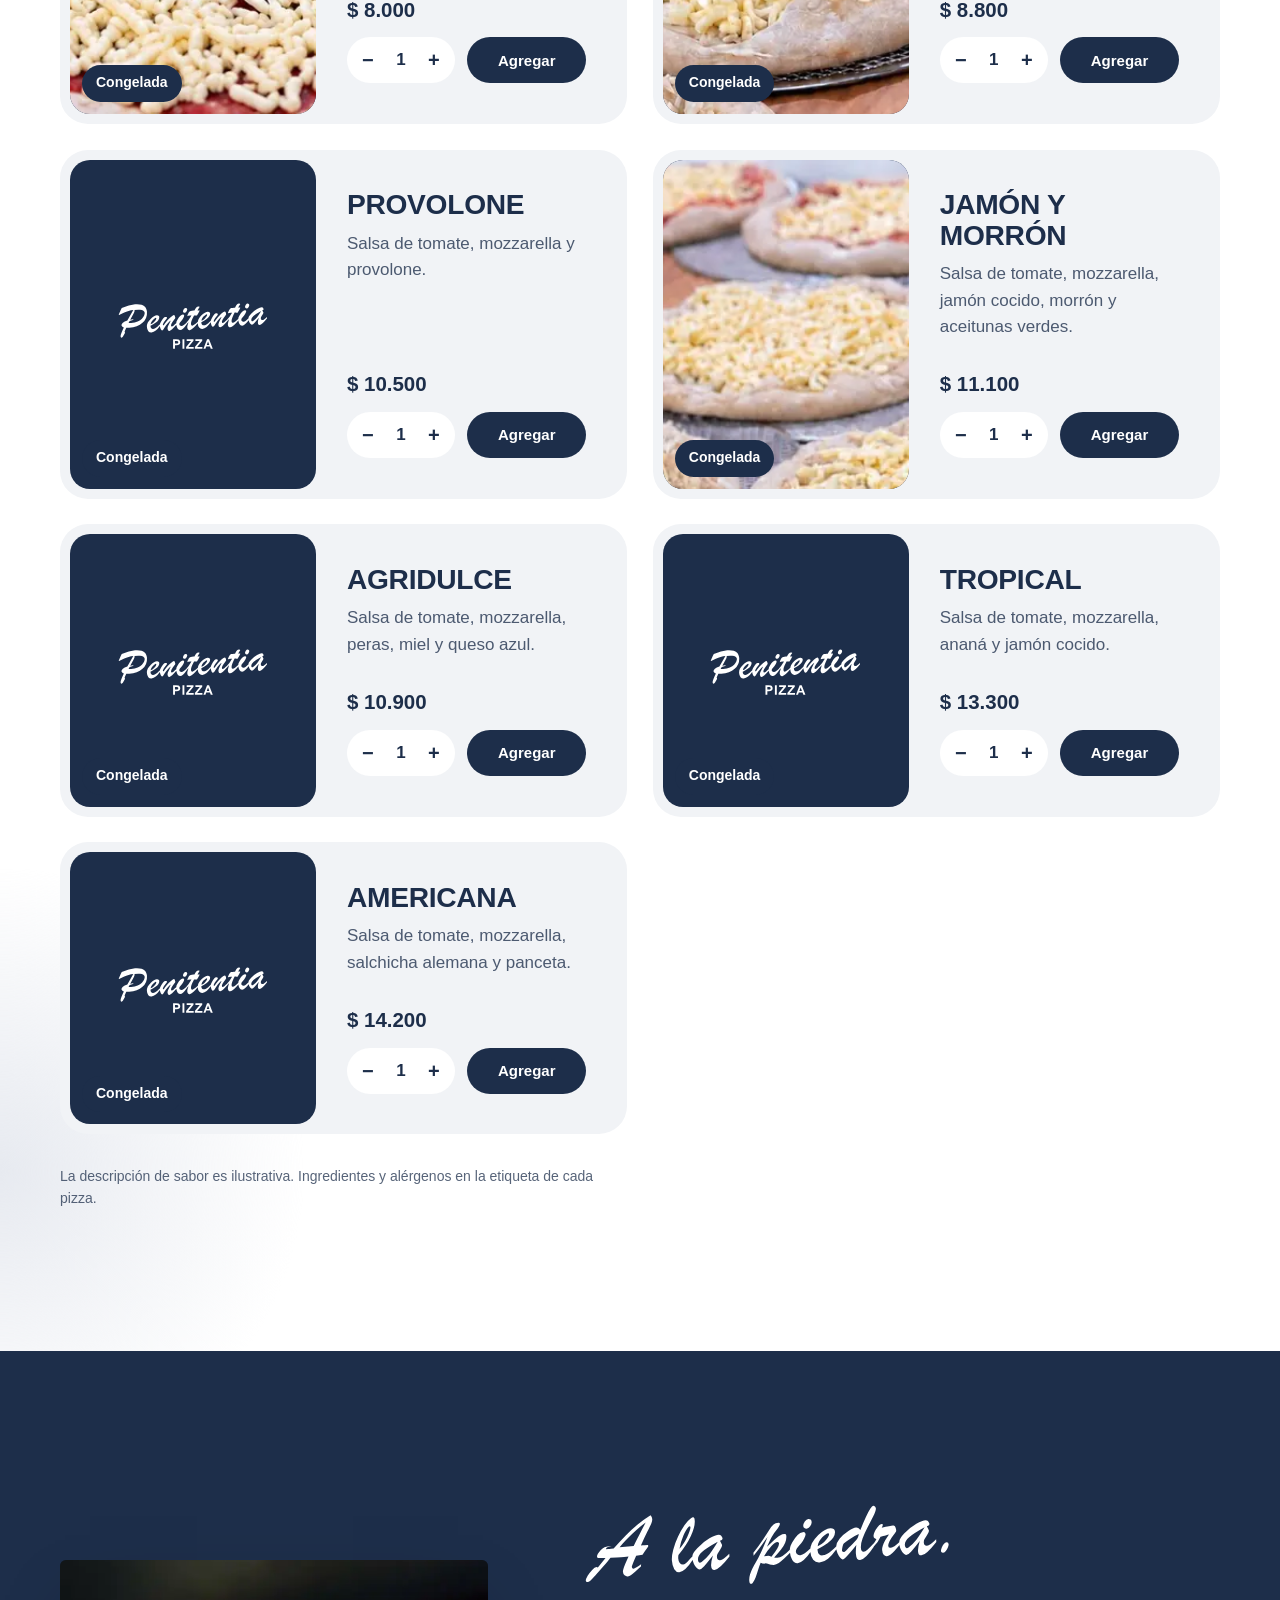
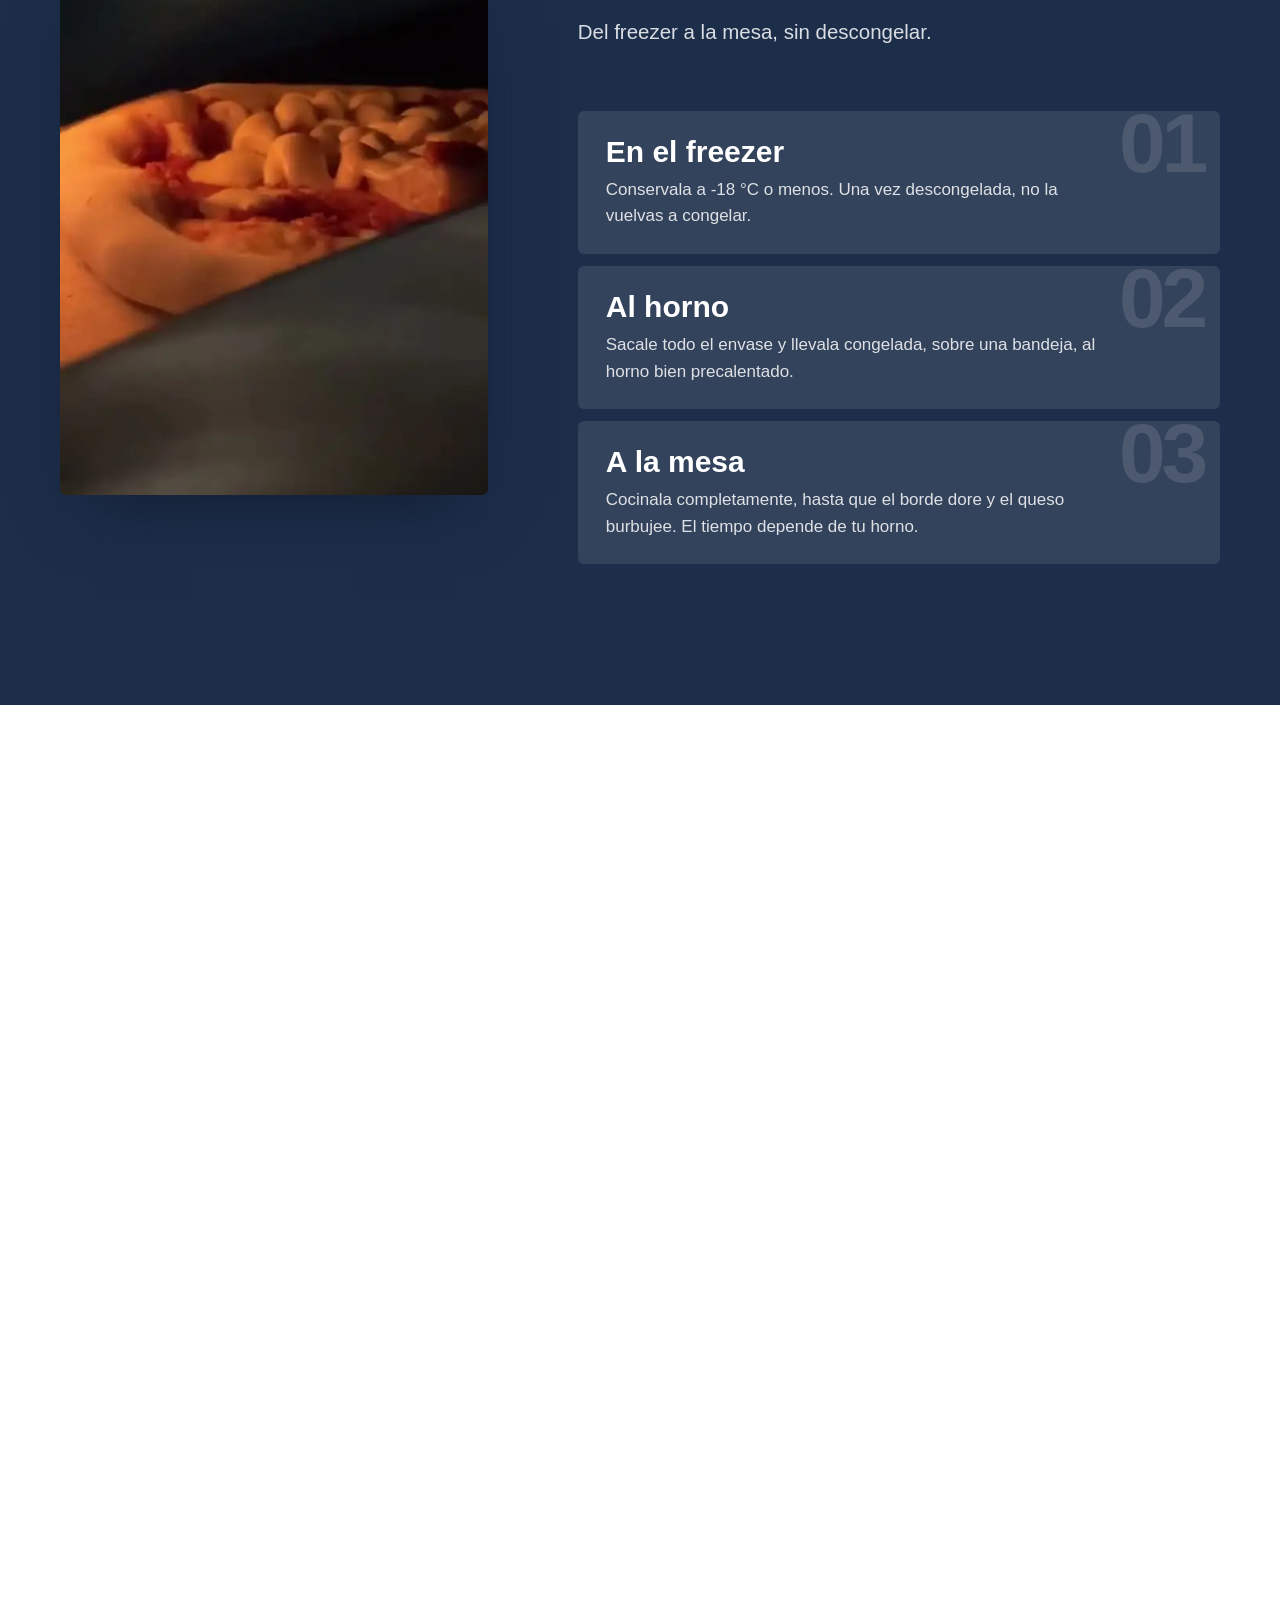
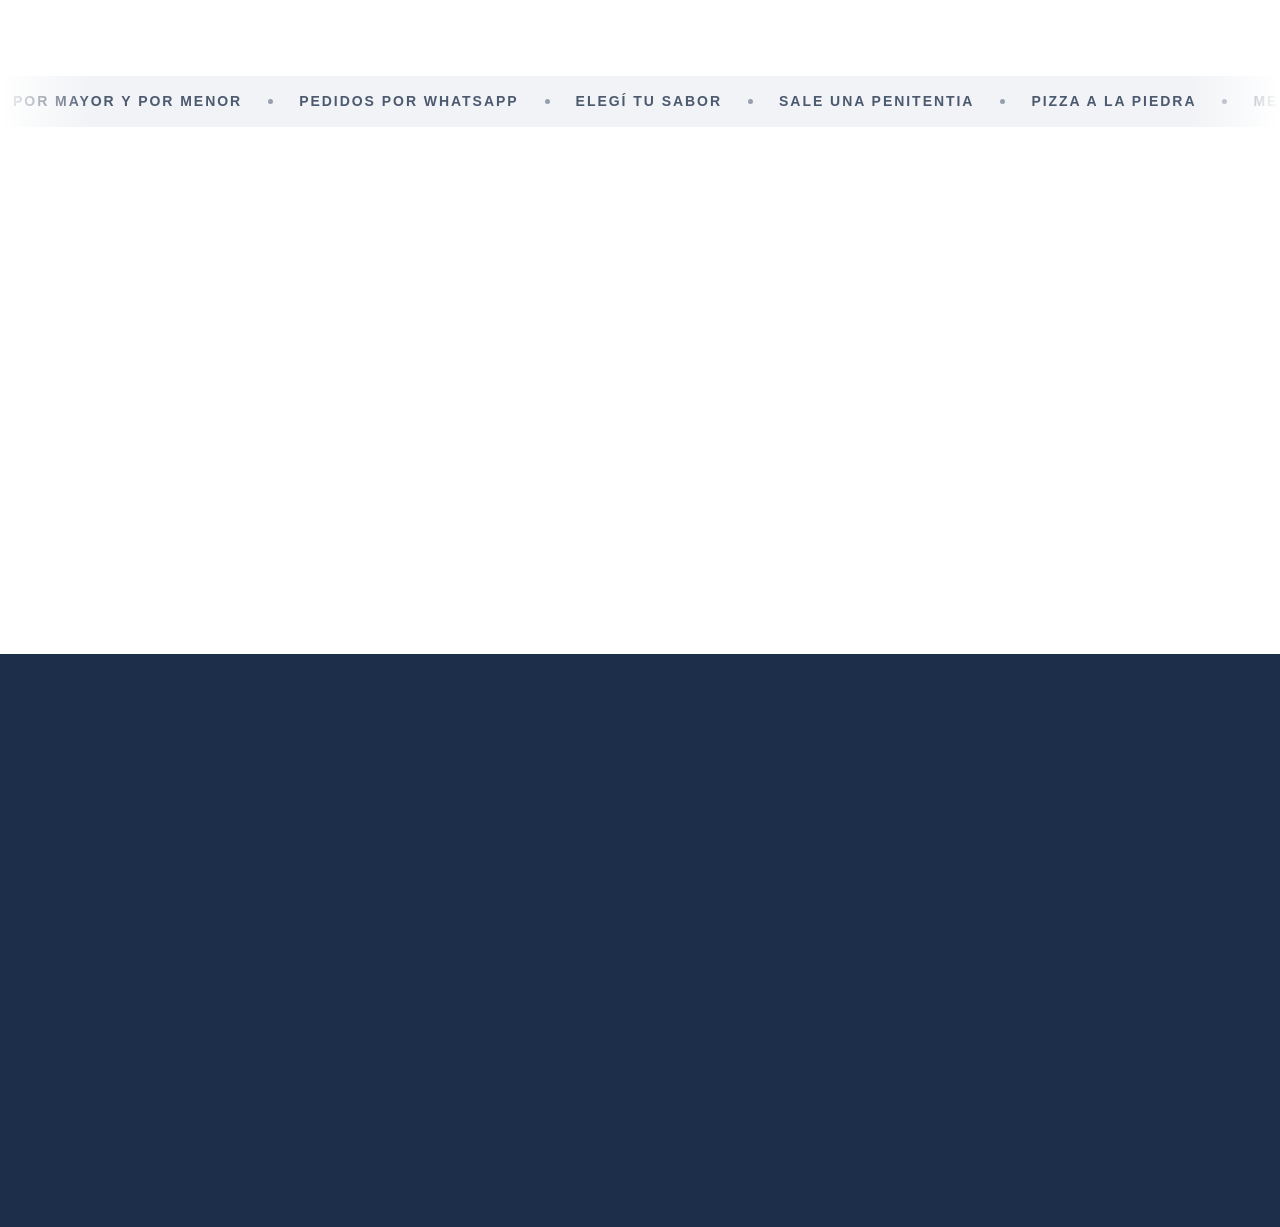
==== commit 32cc0e63: "Capa de vida: fondos que respiran, personalidad y detalles estilo Apple Sin tocar tipografía ni colo" ====
--- a/index.html
+++ b/index.html
@@ -2,6 +2,8 @@
 <html lang="es-AR">
 <head>
   <meta charset="utf-8">
+  <!-- Si alguien entra por http://, lo pasamos a https:// (el tilde "Enforce HTTPS" de GitHub Pages sólo lo puede poner un admin del repo) -->
+  <script>if (location.protocol === "http:" && /penitentia\.com\.ar$/.test(location.hostname)) location.replace("https://penitentia.com.ar" + location.pathname + location.search + location.hash)</script>
   <meta name="viewport" content="width=device-width, initial-scale=1, viewport-fit=cover">
   <title>Penitentia Pizza · Pizzas congeladas a la piedra</title>
   <meta name="description" content="Pizzas congeladas a la piedra de Penitentia. Elegí tu sabor, armá tu pedido y mandalo por WhatsApp. Mendoza, Argentina.">
@@ -84,6 +86,7 @@
   <main>
     <!-- PORTADA -->
     <section class="portada" id="inicio">
+      <div class="portada__luces" aria-hidden="true"></div>
       <div class="portada__texto">
         <h1 class="portada__firma">
           <img src="img/firma-blanco.svg" alt="Penitentia" width="683" height="205">
@@ -93,12 +96,26 @@
         <p class="portada__bajada">Masa casera con prefermento, armada a mano y congelada. Elegí tus sabores y mandanos el pedido por WhatsApp.</p>
         <div class="portada__acciones">
           <a class="btn btn--blanco" href="#catalogo">Armá tu pedido</a>
+          <!-- Sello que gira despacio, como el de una etiqueta -->
+          <svg class="sello-giro" viewBox="0 0 160 160" aria-hidden="true">
+            <defs><path id="sello-circulo" d="M80,80 m-58,0 a58,58 0 1,1 116,0 a58,58 0 1,1 -116,0"/></defs>
+            <text><textPath href="#sello-circulo" textLength="362" lengthAdjust="spacing">HECHA A MANO · A LA PIEDRA · CONGELADA ·</textPath></text>
+            <circle cx="80" cy="80" r="7" fill="currentColor"/>
+          </svg>
         </div>
       </div>
       <figure class="portada__foto">
         <img src="img/hero-1120.webp" srcset="img/hero-640.webp 640w, img/hero-1120.webp 1120w" sizes="(max-width: 900px) 100vw, 54vw" alt="Pizza Penitentia entrando al horno a la piedra" width="1120" height="1148" fetchpriority="high" decoding="async">
       </figure>
     </section>
+
+    <!-- Cinta con lo que define a la pizza: pasa despacio, se frena al apoyar el cursor -->
+    <div class="cinta" aria-hidden="true">
+      <div class="cinta__pista">
+        <span>Masa casera</span><span>Con prefermento</span><span>Armada a mano</span><span>A la piedra</span><span>Congelada</span><span>Del freezer al horno</span><span>Reparto los viernes</span><span>Mendoza</span>
+        <span>Masa casera</span><span>Con prefermento</span><span>Armada a mano</span><span>A la piedra</span><span>Congelada</span><span>Del freezer al horno</span><span>Reparto los viernes</span><span>Mendoza</span>
+      </div>
+    </div>
 
     <!-- CATÁLOGO: cada pizza se presenta como su etiqueta de freezer (cuaderno de marca, formato 4:1) -->
     <section class="catalogo" id="catalogo" aria-labelledby="titulo-catalogo">
@@ -118,6 +135,7 @@
 
     <!-- PREPARACIÓN -->
     <section class="preparacion" id="preparacion" aria-labelledby="titulo-prep">
+      <div class="chispas" aria-hidden="true" data-chispas></div>
       <div class="contenedor preparacion__in">
         <figure class="preparacion__video" data-entra>
           <video data-src="video/horno.mp4" poster="video/horno-poster.webp" muted loop playsinline preload="none" aria-label="Pizza Penitentia cocinándose en el horno" width="540" height="960"></video>
@@ -160,6 +178,13 @@
       </div>
     </section>
 
+    <div class="cinta cinta--clara" aria-hidden="true">
+      <div class="cinta__pista">
+        <span>Por mayor y por menor</span><span>Pedidos por WhatsApp</span><span>Elegí tu sabor</span><span>Sale una Penitentia</span><span>Pizza a la piedra</span><span>Mendoza</span>
+        <span>Por mayor y por menor</span><span>Pedidos por WhatsApp</span><span>Elegí tu sabor</span><span>Sale una Penitentia</span><span>Pizza a la piedra</span><span>Mendoza</span>
+      </div>
+    </div>
+
     <!-- CONTACTO -->
     <section class="contacto" id="contacto" aria-labelledby="titulo-contacto">
       <div class="contenedor contacto__in">
--- a/css/styles.css
+++ b/css/styles.css
@@ -455,3 +455,174 @@
   *, *::before, *::after { animation: none !important; transition-duration: 1ms !important; transition-delay: 0ms !important; }
   .js [data-entra].espera { opacity: 1; transform: none; }
 }
+
+/* =========================================================
+   CAPA DE VIDA (21-oct-2026)
+   Fondos que respiran, personalidad y detalles estilo Apple.
+   Reglas: sólo transform/opacity/clip-path (van por la GPU), sólo
+   tonos de la marca (blanco y azul con transparencia), y todo se
+   apaga con "movimiento reducido" (ver el @media del final) o cuando
+   la sección no está en pantalla (clase .fuera, la pone app.js).
+   ========================================================= */
+:root { --t-ambiente: 28s; }   /* ritmo de las luces de fondo: lento, casi imperceptible */
+
+/* Grano fino sobre toda la página: rompe lo plano del color pleno sin cambiarlo */
+body::after {
+  content: ""; position: fixed; inset: 0; z-index: 1000; pointer-events: none; opacity: .045;
+  background-image: url("data:image/svg+xml,%3Csvg xmlns='http://www.w3.org/2000/svg' width='200' height='200'%3E%3Cfilter id='n'%3E%3CfeTurbulence type='fractalNoise' baseFrequency='.85' numOctaves='2' stitchTiles='stitch'/%3E%3CfeColorMatrix values='0 0 0 0 1 0 0 0 0 1 0 0 0 0 1 0 0 0 .7 0'/%3E%3C/filter%3E%3Crect width='100%25' height='100%25' filter='url(%23n)'/%3E%3C/svg%3E");
+  background-size: 200px 200px;
+}
+
+/* ---------- Portada: luces que se mueven detrás del texto, foto que respira ---------- */
+.portada__luces { position: absolute; inset: 0; z-index: 1; pointer-events: none; overflow: hidden; }
+.portada__luces::before, .portada__luces::after {
+  content: ""; position: absolute; border-radius: 50%; will-change: transform;
+}
+.portada__luces::before {
+  width: 60vmax; height: 60vmax; left: -22vmax; top: -24vmax;
+  background: radial-gradient(circle, rgba(255, 255, 255, .11) 0%, rgba(255, 255, 255, 0) 60%);
+  animation: luz-a var(--t-ambiente) ease-in-out infinite alternate;
+}
+.portada__luces::after {
+  width: 52vmax; height: 52vmax; left: 6vmax; bottom: -34vmax;
+  background: radial-gradient(circle, var(--azul-medio) 0%, rgba(42, 63, 98, 0) 62%);
+  animation: luz-b calc(var(--t-ambiente) * 1.35) ease-in-out infinite alternate;
+}
+@keyframes luz-a { from { transform: translate3d(0, 0, 0) scale(1); } to { transform: translate3d(14vmax, 9vmax, 0) scale(1.18); } }
+@keyframes luz-b { from { transform: translate3d(0, 0, 0) scale(1); } to { transform: translate3d(-9vmax, -11vmax, 0) scale(1.12); } }
+.portada__foto { z-index: 1; }   /* la foto queda por encima de las luces */
+/* La foto entra desde el horno y después respira muy despacio (Ken Burns) */
+.js .portada__foto img { animation: horno 1600ms var(--ease-soft) both, respirar 26s ease-in-out 1600ms infinite alternate; }
+@keyframes respirar { from { transform: scale(1); } to { transform: scale(1.06); } }
+/* "PIZZA" llega con las letras abriéndose hasta su lugar */
+.js .portada__firma span { animation: subir 480ms var(--ease-out) 180ms both, abrir-letras 1100ms var(--ease-out) 180ms both; }
+@keyframes abrir-letras { from { letter-spacing: .34em; } to { letter-spacing: .08em; } }
+/* El texto de la portada se queda un poco atrás al hacer scroll (lo mueve app.js) */
+.portada__texto { will-change: transform, opacity; }
+
+/* Sello giratorio al lado del botón */
+.sello-giro {
+  width: 104px; height: 104px; margin-left: 10px; color: var(--blanco);
+  font-weight: 700; font-size: 11.5px; letter-spacing: .12em; fill: currentColor;
+  animation: girar 30s linear infinite; will-change: transform;
+}
+@keyframes girar { to { transform: rotate(360deg); } }
+
+/* ---------- Cinta de frases ---------- */
+.cinta {
+  position: relative; overflow: hidden; background: var(--azul-hondo); color: var(--blanco-80);
+  padding: 15px 0; font-weight: 700; font-size: var(--t-chico); letter-spacing: .14em; text-transform: uppercase; white-space: nowrap;
+  -webkit-mask-image: linear-gradient(90deg, transparent, #000 7%, #000 93%, transparent);
+          mask-image: linear-gradient(90deg, transparent, #000 7%, #000 93%, transparent);
+}
+.cinta--clara { background: var(--azul-06); color: var(--azul-70); }
+.cinta__pista { display: inline-flex; width: max-content; animation: cinta 44s linear infinite; will-change: transform; }
+.cinta--clara .cinta__pista { animation-duration: 52s; animation-direction: reverse; }
+.cinta span { display: inline-flex; align-items: center; gap: 26px; padding: 0 13px; }
+.cinta span::after { content: ""; width: 5px; height: 5px; border-radius: 50%; background: currentColor; opacity: .55; }
+@keyframes cinta { to { transform: translate3d(-50%, 0, 0); } }
+@media (hover: hover) and (pointer: fine) { .cinta:hover .cinta__pista { animation-play-state: paused; } }
+
+/* ---------- Catálogo: luz que se desplaza detrás de las fichas, foco bajo el cursor ---------- */
+.catalogo { position: relative; overflow: hidden; isolation: isolate; }
+.catalogo::before, .catalogo::after { content: ""; position: absolute; z-index: -1; border-radius: 50%; pointer-events: none; will-change: transform; }
+.catalogo::before {
+  width: 72vmax; height: 72vmax; right: -34vmax; top: -22vmax;
+  background: radial-gradient(circle, var(--azul-08) 0%, rgba(231, 234, 240, 0) 60%);
+  animation: luz-b calc(var(--t-ambiente) * 1.2) ease-in-out infinite alternate;
+}
+.catalogo::after {
+  width: 56vmax; height: 56vmax; left: -28vmax; bottom: -14vmax;
+  background: radial-gradient(circle, var(--azul-08) 0%, rgba(231, 234, 240, 0) 60%);
+  animation: luz-a calc(var(--t-ambiente) * .9) ease-in-out infinite alternate;
+}
+/* El punto del chip de reparto late, como un "estamos" */
+.reparto::before { content: ""; width: 8px; height: 8px; border-radius: 50%; background: var(--blanco); flex: none; animation: latir 2.6s ease-in-out infinite; }
+@keyframes latir { 0%, 100% { opacity: .45; transform: scale(.8); } 50% { opacity: 1; transform: scale(1); } }
+/* Frases manuscritas: se escriben de izquierda a derecha al entrar, como la firma */
+.js .seccion-titulo .frase { clip-path: inset(-20% 0 -20% 0); transition: clip-path 1000ms var(--ease-out) 120ms; }
+.js .seccion-titulo.espera .frase { clip-path: inset(-20% 100% -20% 0); }
+/* Ficha: se levanta apenas y un foco blanco sigue al cursor (sólo con mouse) */
+.pizza { position: relative; isolation: isolate; transition: background-color var(--t-hover) ease, transform var(--t-ui) var(--ease-out), box-shadow var(--t-ui) ease; }
+.pizza__foto, .pizza__cuerpo { position: relative; z-index: 1; }
+.pizza::after {
+  content: ""; position: absolute; inset: 0; z-index: 0; border-radius: inherit; pointer-events: none; opacity: 0;
+  background: radial-gradient(360px circle at var(--mx, 50%) var(--my, 50%), rgba(255, 255, 255, .7), rgba(255, 255, 255, 0) 62%);
+  transition: opacity var(--t-ui) ease;
+}
+@media (hover: hover) and (pointer: fine) {
+  .pizza:hover { transform: translateY(-4px); box-shadow: 0 24px 48px -24px rgba(29, 46, 74, .4); } /* taste-skill-ignore: sombra del mismo azul, la ficha se levanta */
+  .pizza:hover::after { opacity: 1; }
+}
+.pizza__agregar { transition: background-color var(--t-hover) ease, transform var(--t-press) var(--ease-out), color var(--t-hover) ease; }
+/* La pizza que vuela hasta el botón del pedido (la crea app.js) */
+.vuelo { position: fixed; z-index: 70; pointer-events: none; border-radius: var(--radio-catalogo); overflow: hidden; background: var(--azul); will-change: transform, opacity; }
+.vuelo img { position: absolute; inset: 0; width: 100%; height: 100%; object-fit: cover; }
+.vuelo .pizza__marca { position: absolute; left: 18%; top: 50%; width: 64%; height: auto; transform: translateY(-50%); }
+.vuelo .pizza__sello { display: none; }
+
+/* ---------- Preparación: chispas que suben del horno, números grandes en los pasos ---------- */
+.preparacion { position: relative; overflow: hidden; }
+.chispas { position: absolute; inset: 0; pointer-events: none; overflow: hidden; }
+.chispa {
+  position: absolute; bottom: -12px; left: var(--x, 50%); width: var(--s, 5px); height: var(--s, 5px); border-radius: 50%;
+  background: var(--blanco); opacity: 0; will-change: transform, opacity;
+  animation: chispa var(--d, 11s) linear var(--r, 0s) infinite;
+}
+@keyframes chispa {
+  0%   { transform: translate3d(0, 0, 0) scale(.5); opacity: 0; }
+  12%  { opacity: var(--o, .5); }
+  70%  { opacity: var(--o, .5); }
+  100% { transform: translate3d(var(--dx, 24px), calc(-1 * var(--h, 900px)), 0) scale(1.1); opacity: 0; }
+}
+.preparacion__in { position: relative; }
+.preparacion__video { box-shadow: 0 30px 70px -30px rgba(10, 18, 32, .7); } /* taste-skill-ignore: el video se despega del fondo */
+.pasos { counter-reset: paso; }
+.pasos li { position: relative; overflow: hidden; counter-increment: paso; transition: background-color var(--t-hover) ease; }
+.pasos li::before {
+  content: "0" counter(paso); position: absolute; right: 16px; top: -10px; pointer-events: none;
+  font-weight: 700; font-size: 84px; line-height: 1; letter-spacing: -.05em; color: rgba(255, 255, 255, .12);
+}
+@media (hover: hover) and (pointer: fine) { .pasos li:hover { background: rgba(255, 255, 255, .16); } }
+
+/* ---------- Galería: las fotos se desplazan a distinto ritmo con el scroll (si el navegador sabe) ---------- */
+@supports (animation-timeline: view()) {
+  .js .galeria__fotos .g1 { animation: flotar-1 linear both; animation-timeline: view(); animation-range: entry 0% exit 100%; }
+  .js .galeria__fotos .g2 { animation: flotar-2 linear both; animation-timeline: view(); animation-range: entry 0% exit 100%; }
+  .js .galeria__fotos .g3 { animation: flotar-3 linear both; animation-timeline: view(); animation-range: entry 0% exit 100%; }
+}
+@keyframes flotar-1 { from { transform: translate3d(0, 18px, 0); } to { transform: translate3d(0, -18px, 0); } }
+@keyframes flotar-2 { from { transform: translate3d(0, 56px, 0); } to { transform: translate3d(0, -56px, 0); } }
+@keyframes flotar-3 { from { transform: translate3d(0, 30px, 0); } to { transform: translate3d(0, -30px, 0); } }
+
+/* ---------- Contacto y pie ---------- */
+.canal { transition: background-color var(--t-hover) ease, color var(--t-hover) ease, transform var(--t-ui) var(--ease-out); }
+@media (hover: hover) and (pointer: fine) { .canal:hover { transform: translateX(6px); } }
+.pie { position: relative; overflow: hidden; }
+.pie::before {
+  content: ""; position: absolute; left: 50%; top: 34%; width: 90vmax; height: 46vmax; transform: translate(-50%, -50%); pointer-events: none;
+  background: radial-gradient(ellipse, rgba(255, 255, 255, .1) 0%, rgba(255, 255, 255, 0) 60%);
+  animation: aliento 10s ease-in-out infinite alternate; will-change: transform, opacity;
+}
+@keyframes aliento { from { transform: translate(-50%, -50%) scale(.92); opacity: .7; } to { transform: translate(-50%, -50%) scale(1.08); opacity: 1; } }
+
+/* ---------- Barra: borde de luz arriba, como material ---------- */
+.barra::after { content: ""; position: absolute; left: 0; right: 0; bottom: -1px; height: 1px; background: linear-gradient(90deg, rgba(255,255,255,0), rgba(255,255,255,.22), rgba(255,255,255,0)); pointer-events: none; }
+
+/* Las secciones fuera de pantalla no gastan: app.js les pone .fuera */
+.fuera, .fuera *, .fuera::before, .fuera::after { animation-play-state: paused !important; }
+
+/* Celular: menos capas */
+@media (max-width: 600px) {
+  .sello-giro { display: none; }   /* abajo del botón quedaba solo y lo tapaba el botón flotante del pedido */
+  .pasos li::before { font-size: 64px; right: 12px; top: -6px; }
+  .cinta { padding: 12px 0; }
+}
+
+/* Movimiento reducido: todo lo ambiental se queda quieto, las frases quedan a la vista */
+@media (prefers-reduced-motion: reduce) {
+  body::after, .portada__luces, .chispas, .pie::before, .catalogo::before, .catalogo::after { display: none; }
+  .cinta__pista { animation: none; }
+  .js .seccion-titulo .frase { clip-path: none; transition: none; }
+  .js .portada__firma span { letter-spacing: .08em; }
+}
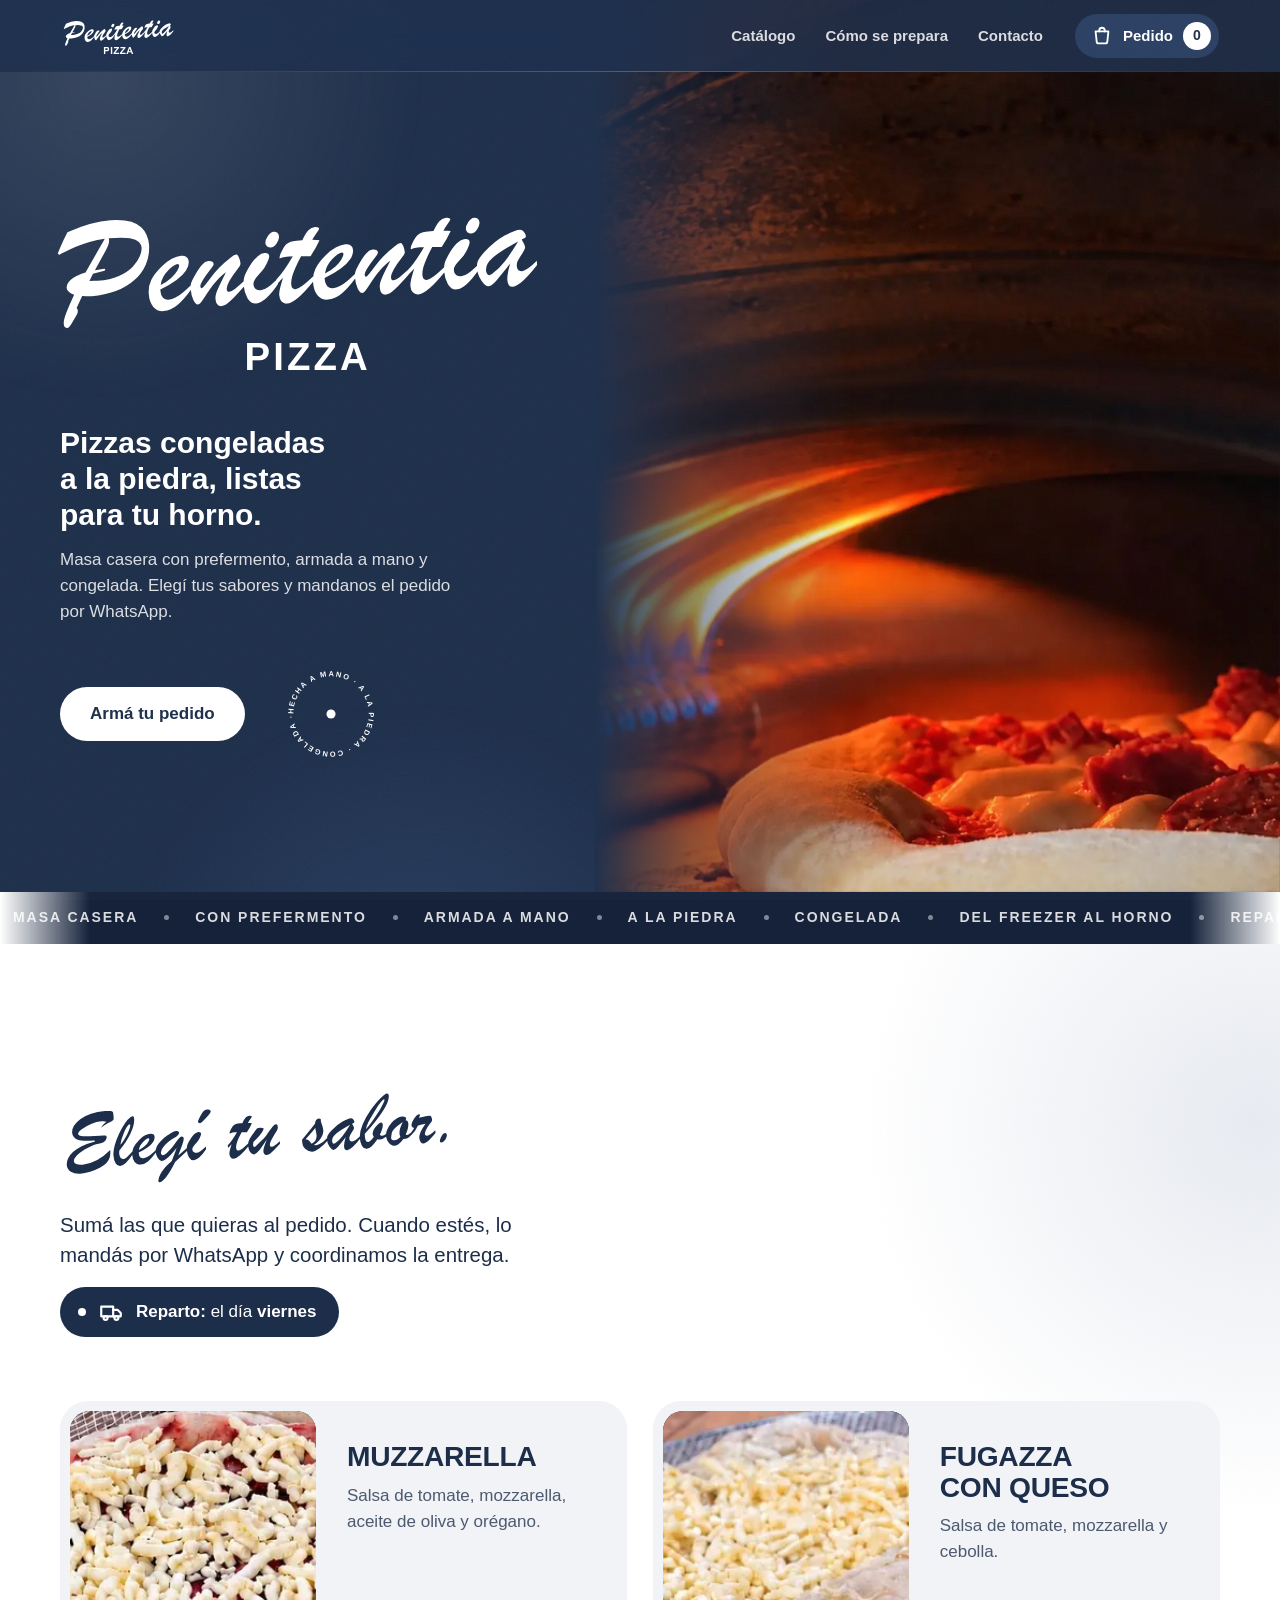
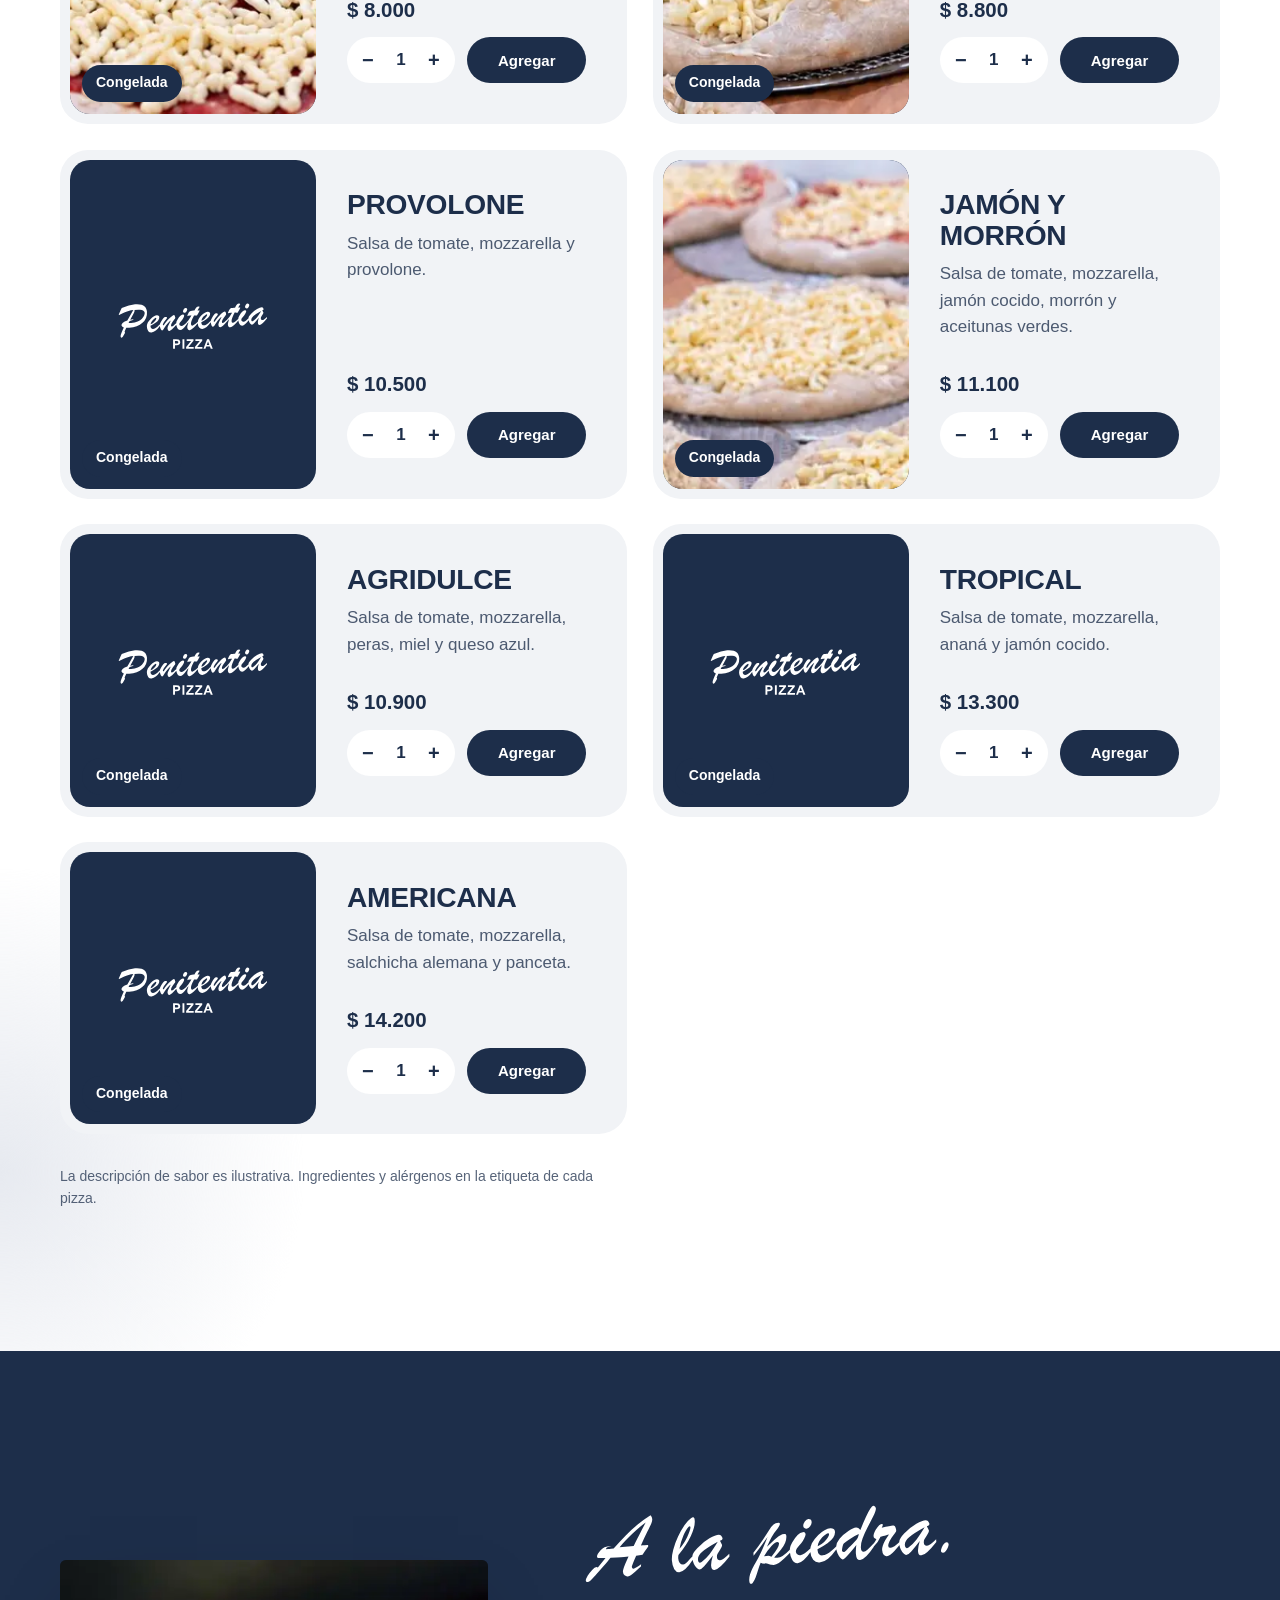
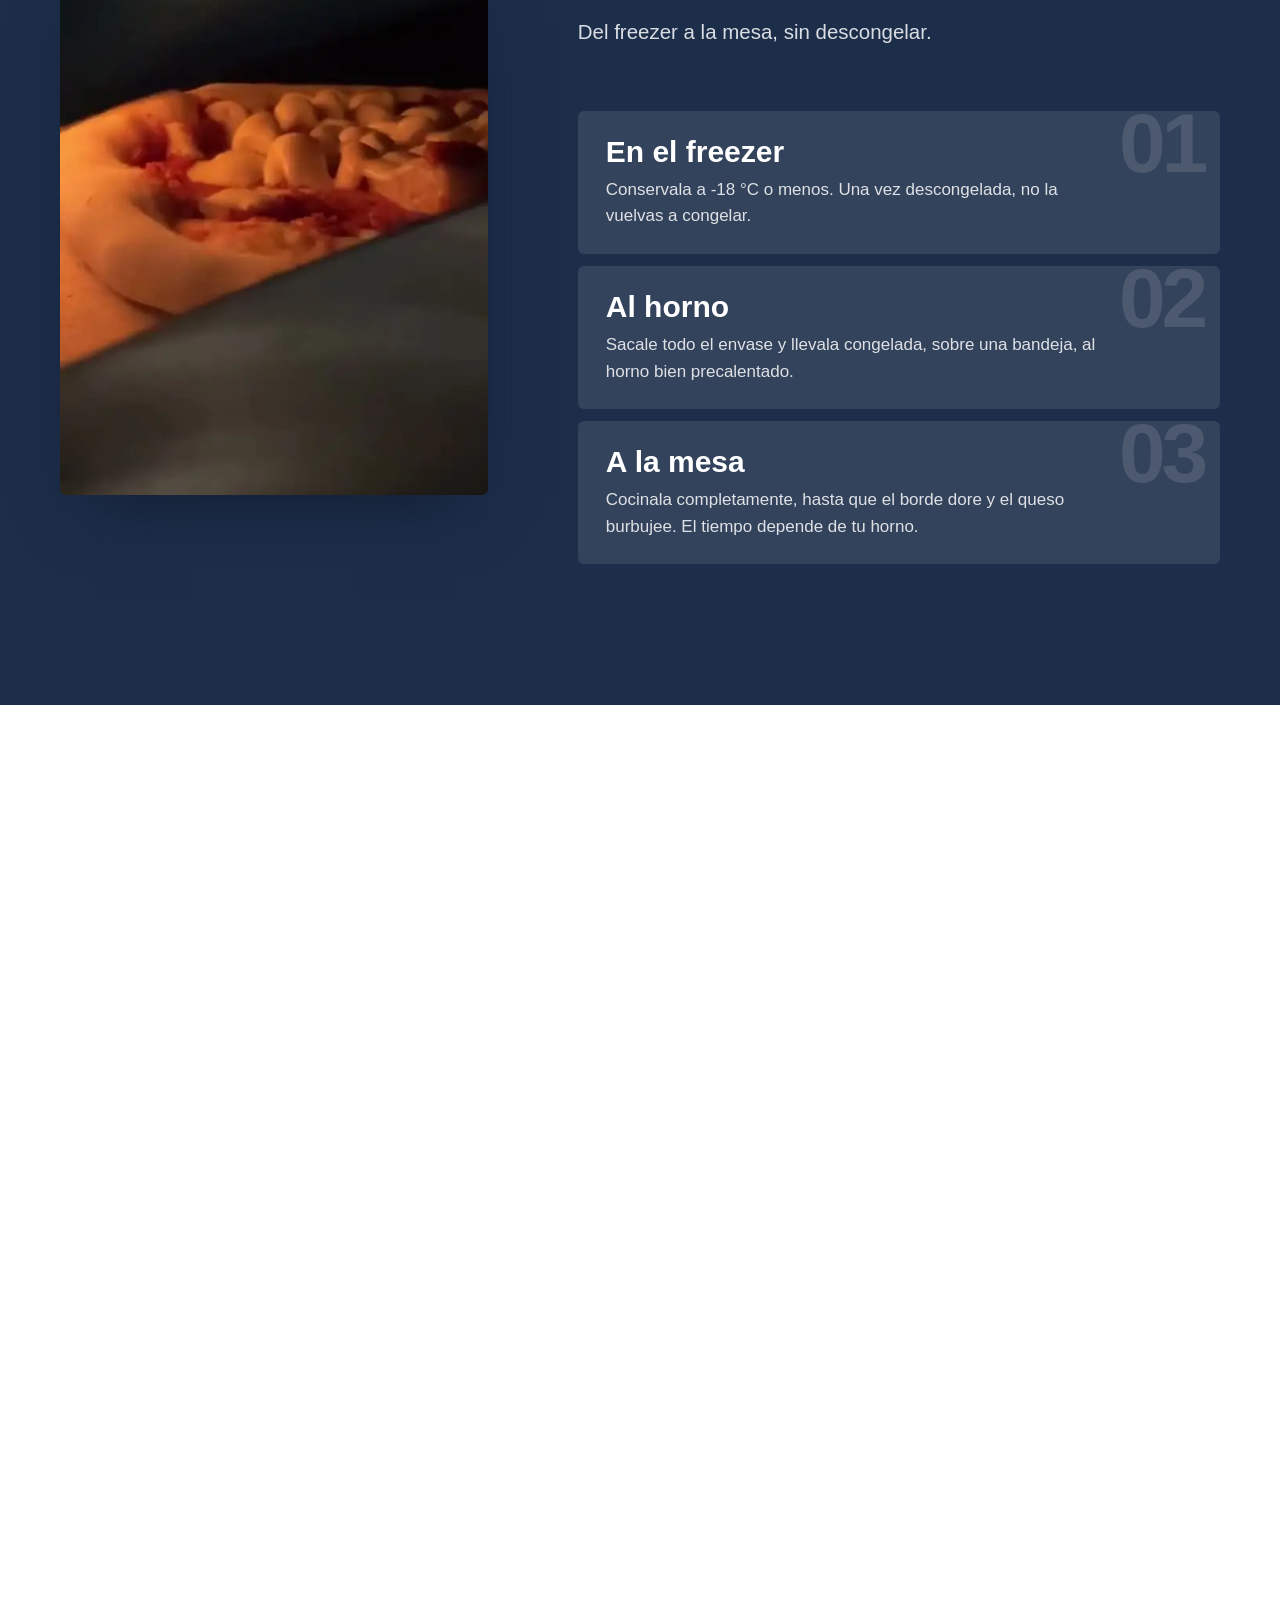
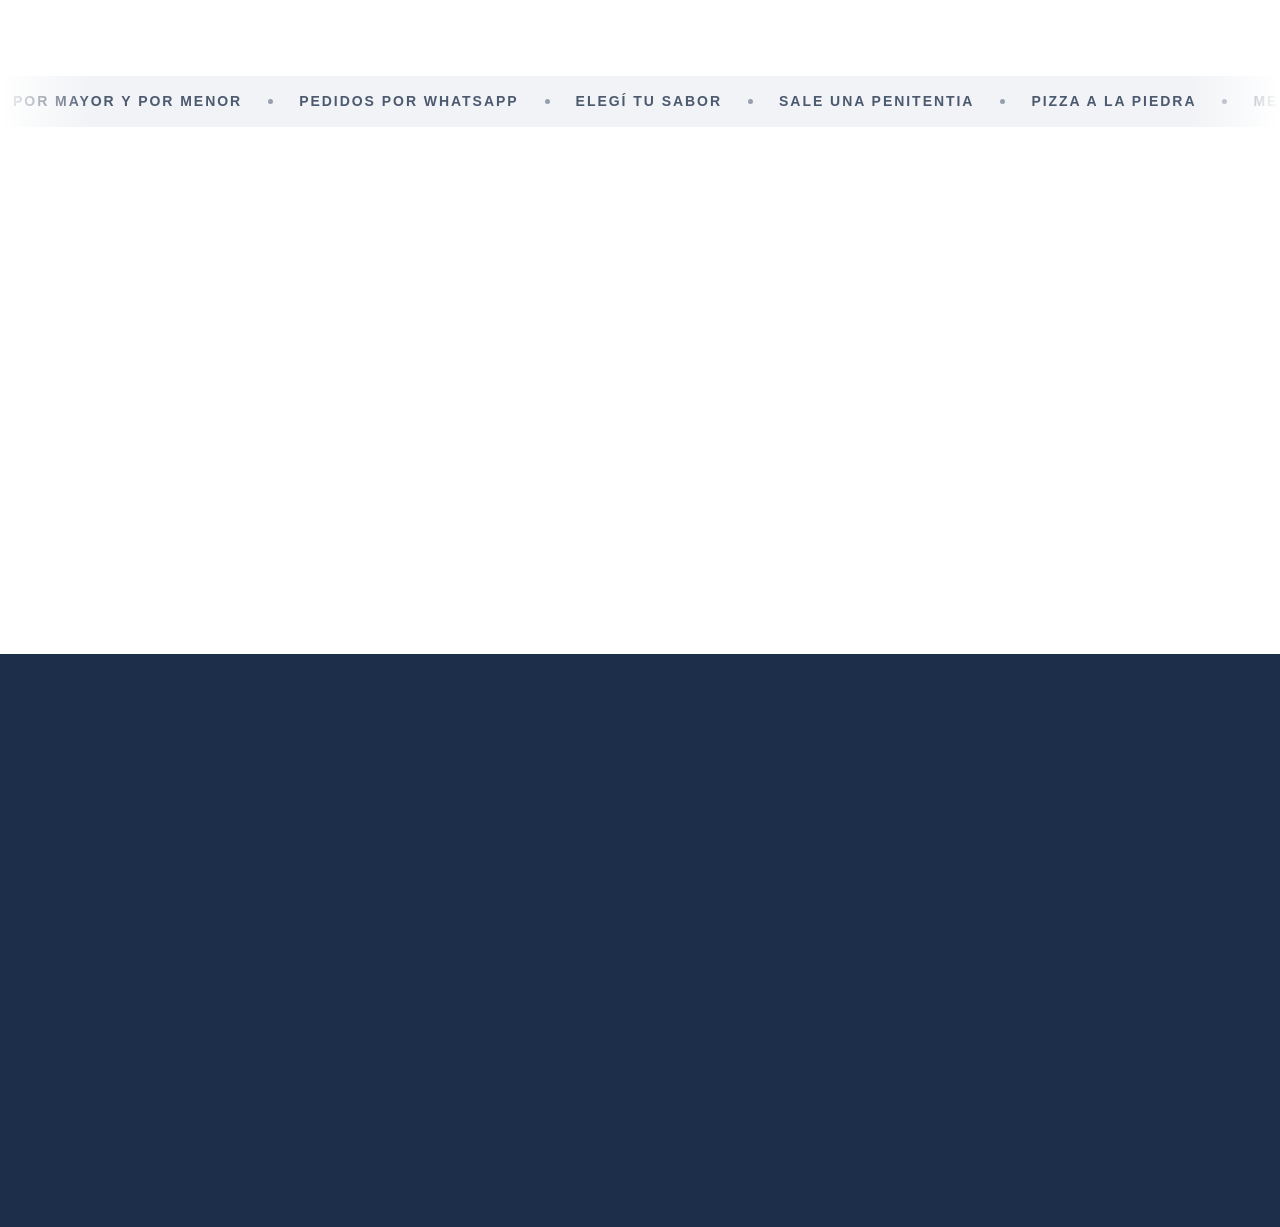
==== commit e1847512: "Barra que se comprime en una píldora centrada al bajar Como la de cuyoconnect.com: la barra queda fi" ====
--- a/index.html
+++ b/index.html
@@ -75,12 +75,12 @@
         <span>Pedido</span>
         <span class="contador" data-contador aria-live="polite">0</span>
       </button>
-    </div>
-    <nav class="menu-movil" id="menu-movil" aria-label="Principal" data-menu hidden>
-      <a href="#catalogo">Catálogo</a>
-      <a href="#preparacion">Cómo se prepara</a>
-      <a href="#contacto">Contacto</a>
-    </nav>
+      <nav class="menu-movil" id="menu-movil" aria-label="Principal" data-menu hidden>
+        <a href="#catalogo">Catálogo</a>
+        <a href="#preparacion">Cómo se prepara</a>
+        <a href="#contacto">Contacto</a>
+      </nav>
+    </div>
   </header>
 
   <main>
--- a/css/styles.css
+++ b/css/styles.css
@@ -91,16 +91,33 @@
 .btn--wa:active { transform: scale(.985); }
 
 /* ---------- Barra superior ---------- */
-.barra {
-  position: sticky; top: 0; z-index: 30; color: var(--blanco); transition: box-shadow var(--t-ui) ease;
+/* La barra está fija y no tiene fondo: el fondo lo lleva .barra__in, que arriba ocupa todo el
+   ancho y, al bajar 48 px, se comprime en una píldora centrada del ancho justo de su contenido
+   (app.js mide ese ancho con una copia invisible, .barra__fantasma, y lo deja en --pill-ancho). */
+.barra { position: fixed; top: 0; left: 0; right: 0; z-index: 30; color: var(--blanco); pointer-events: none; padding-top: env(safe-area-inset-top); }
+:root { --ease-barra: cubic-bezier(.45, 0, .55, 1); --t-barra: 600ms; }
+.barra__in {
+  pointer-events: auto; position: relative; box-sizing: border-box;
+  width: 100%; margin: 0 auto; min-height: var(--barra-alto);
+  display: flex; align-items: center; gap: 32px;
+  padding: 0 max(var(--gutter), calc((100vw - var(--ancho)) / 2 + var(--gutter)), env(safe-area-inset-right)) 0 max(var(--gutter), calc((100vw - var(--ancho)) / 2 + var(--gutter)), env(safe-area-inset-left));
+  border-radius: 0; border: 1px solid transparent;
   background: rgba(29, 46, 74, .88); -webkit-backdrop-filter: saturate(180%) blur(20px); backdrop-filter: saturate(180%) blur(20px); /* taste-skill-ignore: material translúcido estilo Apple, pedido explícito */
-  padding-top: env(safe-area-inset-top);
-}
-@supports not ((backdrop-filter: blur(1px)) or (-webkit-backdrop-filter: blur(1px))) { .barra { background: var(--azul); } }
-@media (prefers-reduced-transparency: reduce) { .barra { background: var(--azul); -webkit-backdrop-filter: none; backdrop-filter: none; } }
-.barra.con-sombra { box-shadow: 0 6px 24px rgba(10, 18, 32, .25); } /* taste-skill-ignore: barra fija que flota sobre el contenido */
-.barra__in { max-width: var(--ancho); margin: 0 auto; padding: 0 max(var(--gutter), env(safe-area-inset-right)) 0 max(var(--gutter), env(safe-area-inset-left)); height: var(--barra-alto); display: flex; align-items: center; gap: 32px; }
-.barra__logo img { height: 48px; width: auto; }
+  transition: width var(--t-barra) var(--ease-barra), margin-top var(--t-barra) var(--ease-barra), min-height var(--t-barra) var(--ease-barra),
+              padding var(--t-barra) var(--ease-barra), gap var(--t-barra) var(--ease-barra), border-radius var(--t-barra) var(--ease-barra),
+              background-color var(--t-barra) var(--ease-barra), border-color var(--t-barra) var(--ease-barra), box-shadow var(--t-barra) var(--ease-barra);
+}
+.barra__in.compacta, .barra__fantasma {
+  width: var(--pill-ancho, auto); margin-top: 14px; min-height: 60px; gap: 22px;
+  padding: 0 8px 0 20px; border-radius: 999px;
+  background: rgba(29, 46, 74, .82); border-color: rgba(255, 255, 255, .14);
+  box-shadow: 0 18px 44px -16px rgba(10, 18, 32, .55); /* taste-skill-ignore: la píldora flota sobre el contenido */
+}
+.barra__fantasma { position: absolute; top: 0; left: 0; width: max-content; visibility: hidden; pointer-events: none; transition: none; }
+@supports not ((backdrop-filter: blur(1px)) or (-webkit-backdrop-filter: blur(1px))) { .barra__in { background: var(--azul); } }
+@media (prefers-reduced-transparency: reduce) { .barra__in { background: var(--azul); -webkit-backdrop-filter: none; backdrop-filter: none; } }
+.barra__logo img { height: 48px; width: auto; transition: height var(--t-barra) var(--ease-barra); }
+.barra__in.compacta .barra__logo img, .barra__fantasma .barra__logo img { height: 38px; }
 .barra__nav { display: flex; gap: 30px; margin-left: auto; }
 .barra__nav a {
   position: relative; text-decoration: none; font-weight: 700; font-size: 15px; color: var(--blanco-80);
@@ -122,7 +139,7 @@
 .btn-menu[aria-expanded="true"] .l2 { opacity: 0; }
 .btn-menu[aria-expanded="true"] .l3 { transform: translateY(-5px) rotate(-45deg); }
 .menu-movil {
-  position: absolute; top: 100%; left: 0; right: 0;
+  position: absolute; top: calc(100% + 8px); left: 0; right: 0; border-radius: 18px;
   background: rgba(29, 46, 74, .96); -webkit-backdrop-filter: saturate(180%) blur(20px); backdrop-filter: saturate(180%) blur(20px); /* taste-skill-ignore: menú flotante */
   box-shadow: 0 18px 30px rgba(10, 18, 32, .3); /* taste-skill-ignore: menú flotante */
   display: grid; gap: 4px; padding: 6px var(--gutter) 18px;
@@ -158,8 +175,6 @@
   position: relative; background: var(--azul); color: var(--blanco);
   display: grid; grid-template-columns: minmax(0, 1fr) minmax(0, 1.15fr);
   min-height: min(100svh, 892px); overflow: hidden;
-  /* La portada pasa por debajo de la barra translúcida */
-  margin-top: calc(-1 * (var(--barra-alto) + env(safe-area-inset-top)));
 }
 .portada__texto {
   padding: calc(var(--barra-alto) + clamp(40px, 6vw, 88px)) var(--gutter) clamp(48px, 7vw, 100px);
@@ -422,6 +437,8 @@
 }
 @media (max-width: 600px) {
   :root { --barra-alto: 64px; }
+  .barra__in.compacta, .barra__fantasma { margin-top: 10px; min-height: 54px; gap: 10px; padding: 0 6px 0 14px; }
+  .barra__in.compacta .barra__logo img, .barra__fantasma .barra__logo img { height: 34px; }
   .pizza__pie { gap: 10px; }
   .pizza__agregar { flex: 1 1 auto; }
   body { font-size: 16px; }
@@ -607,7 +624,7 @@
 @keyframes aliento { from { transform: translate(-50%, -50%) scale(.92); opacity: .7; } to { transform: translate(-50%, -50%) scale(1.08); opacity: 1; } }
 
 /* ---------- Barra: borde de luz arriba, como material ---------- */
-.barra::after { content: ""; position: absolute; left: 0; right: 0; bottom: -1px; height: 1px; background: linear-gradient(90deg, rgba(255,255,255,0), rgba(255,255,255,.22), rgba(255,255,255,0)); pointer-events: none; }
+.barra__in:not(.compacta)::after { content: ""; position: absolute; left: 0; right: 0; bottom: -1px; height: 1px; background: linear-gradient(90deg, rgba(255,255,255,0), rgba(255,255,255,.22), rgba(255,255,255,0)); pointer-events: none; }
 
 /* Las secciones fuera de pantalla no gastan: app.js les pone .fuera */
 .fuera, .fuera *, .fuera::before, .fuera::after { animation-play-state: paused !important; }
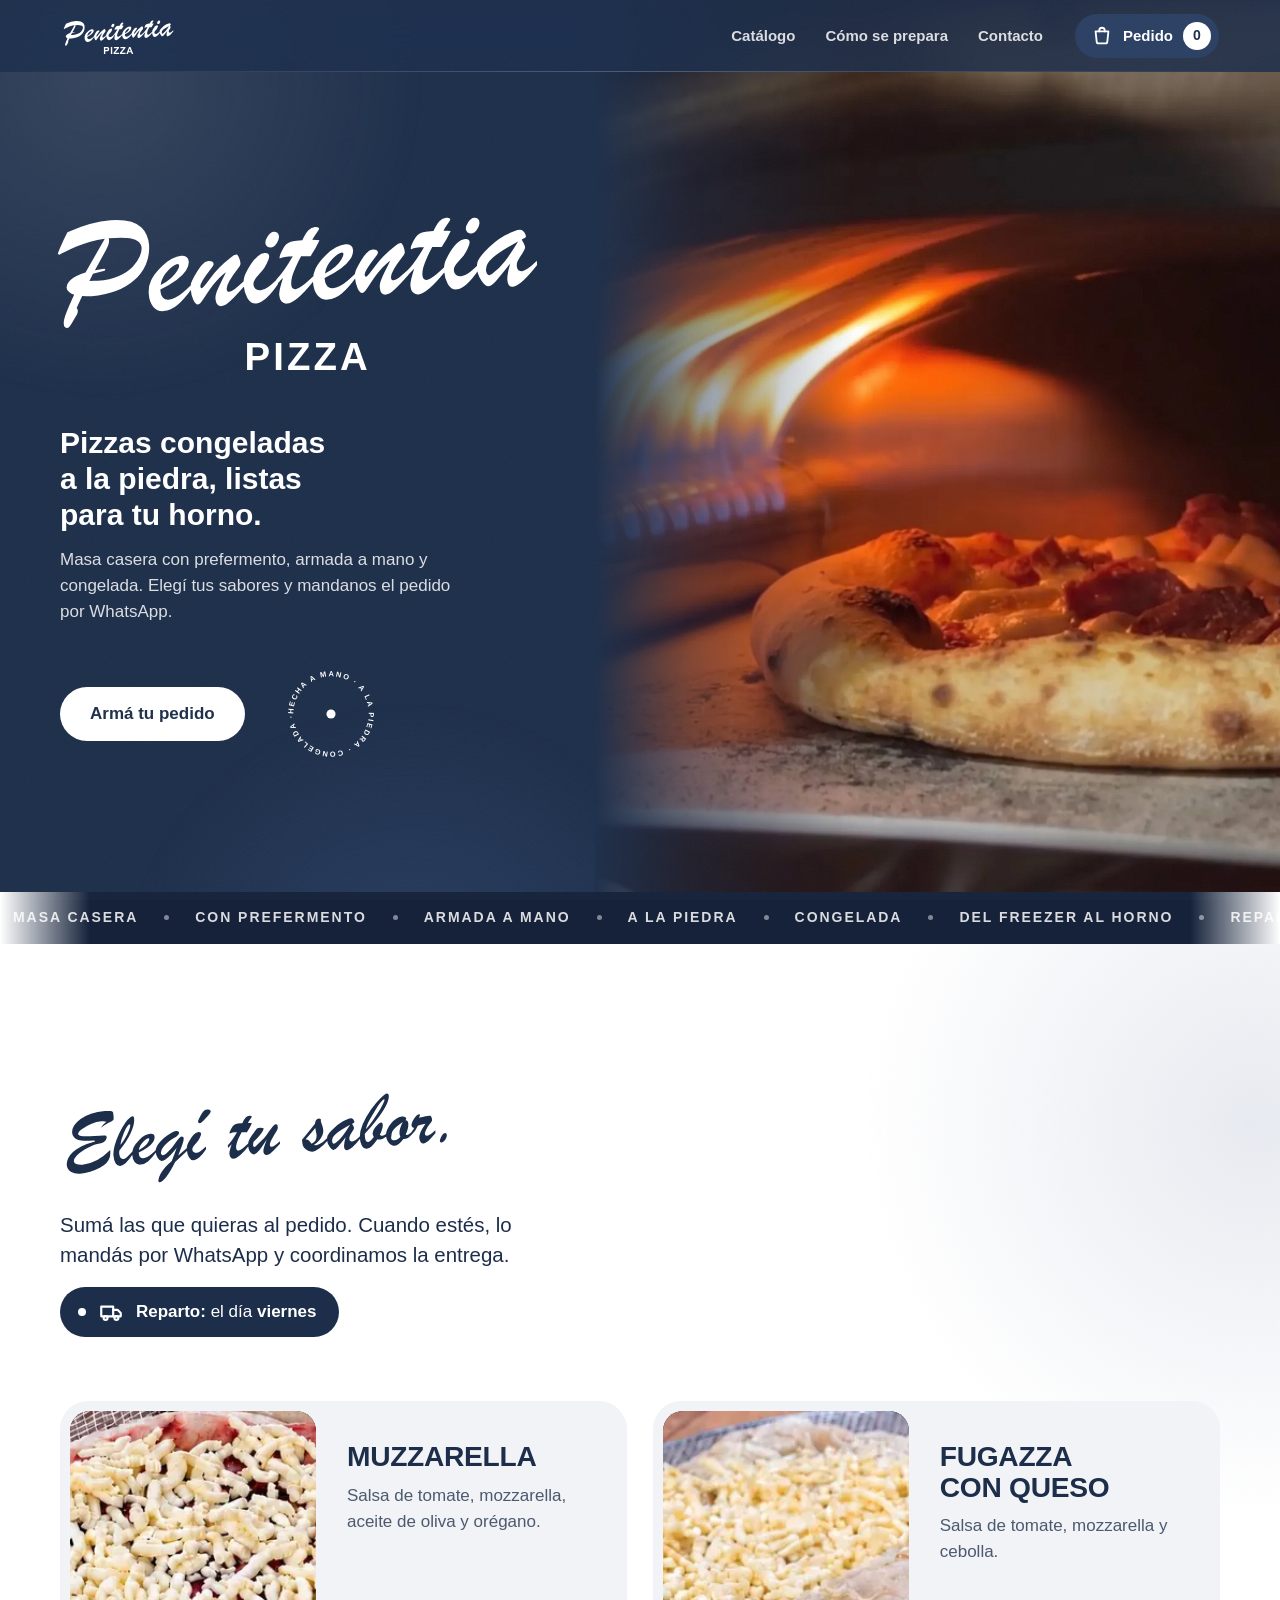
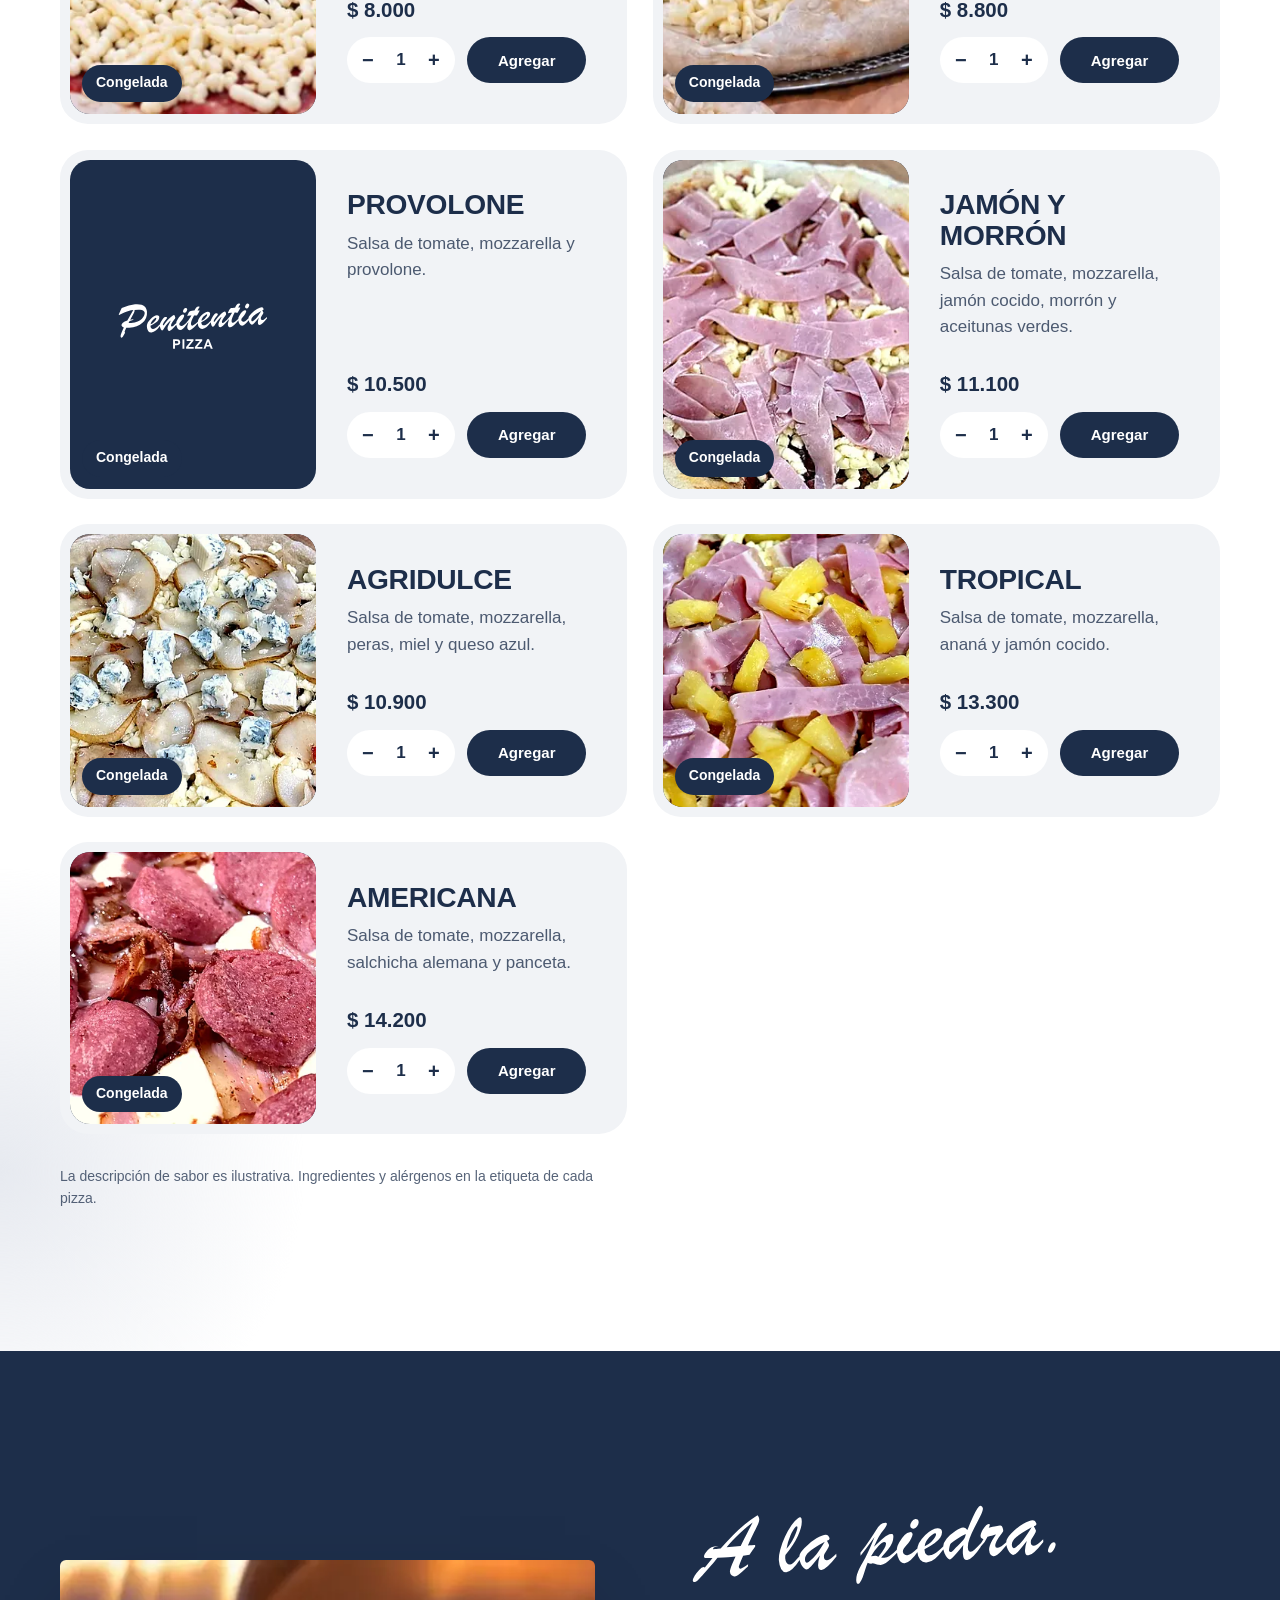
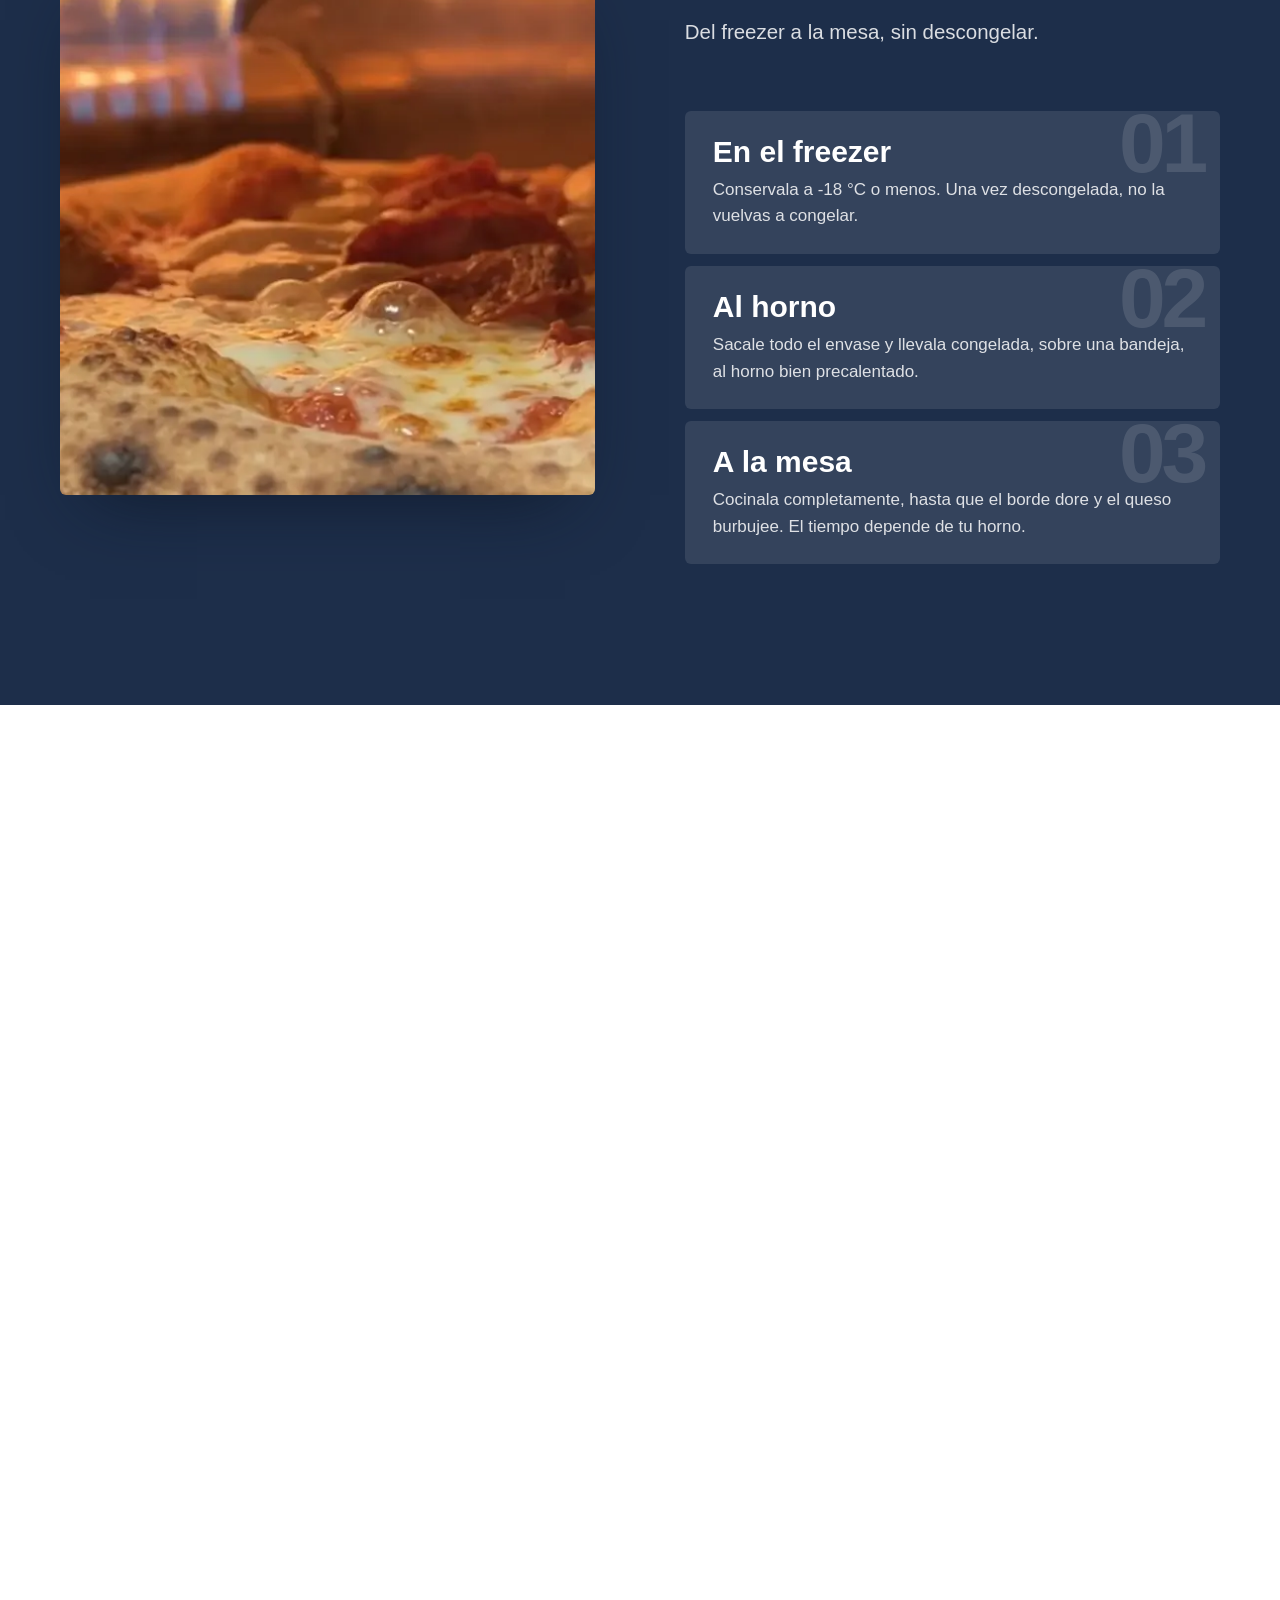
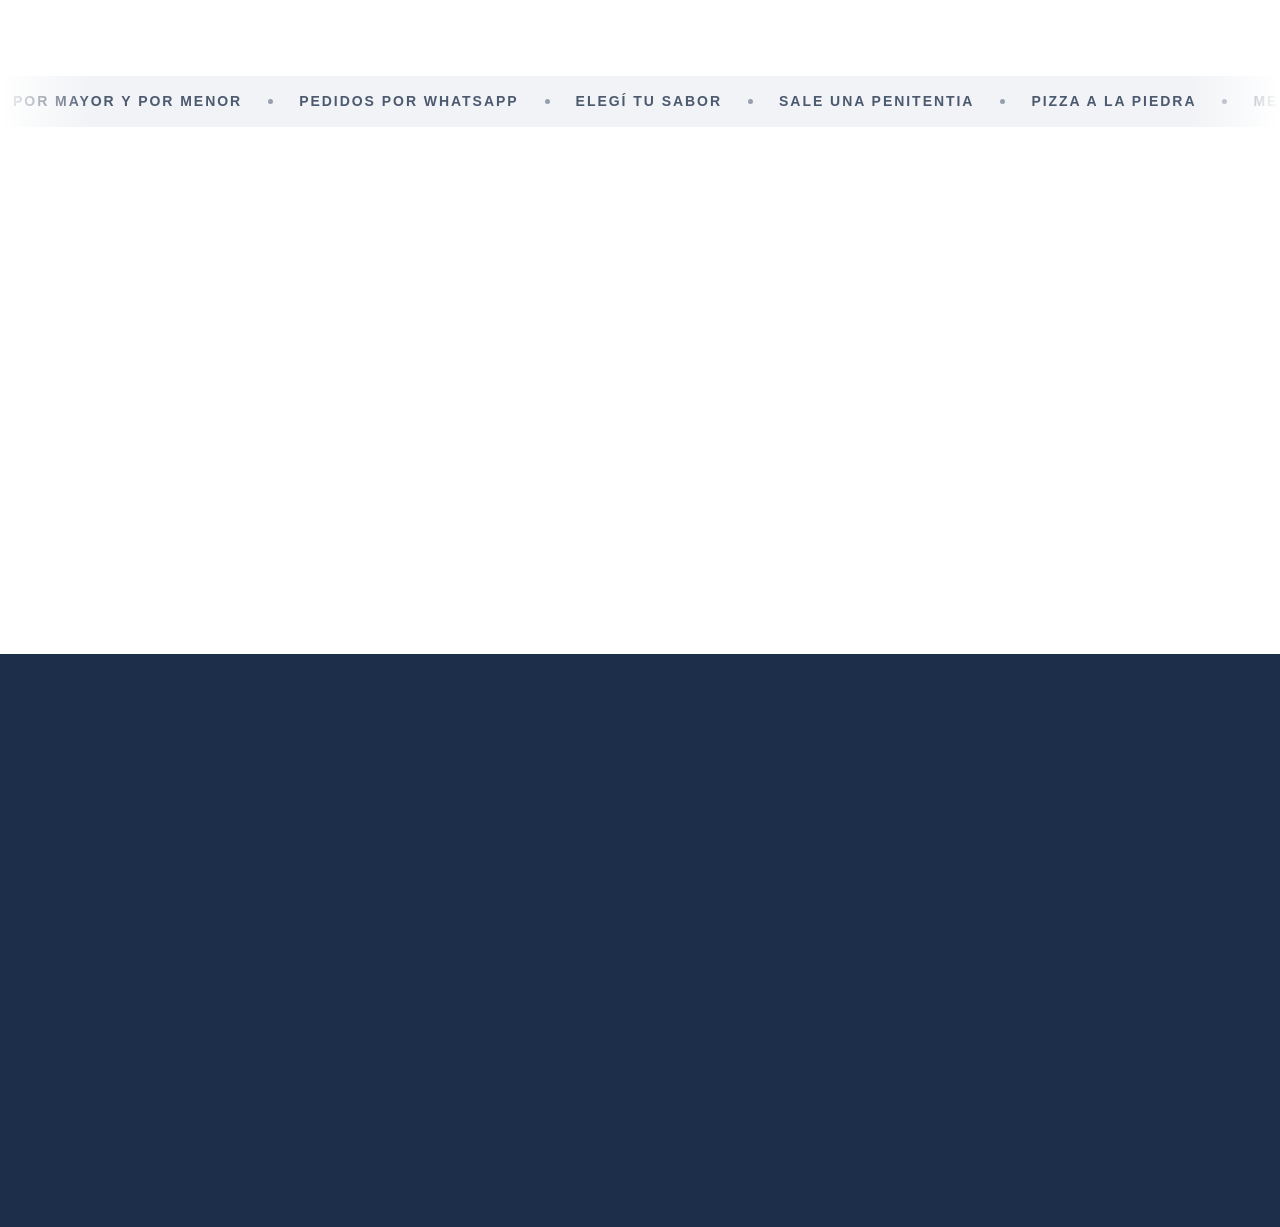
==== commit f82ad5a0: "Nueva foto de portada y nuevo video del horno - Portada: pizza junto al fuego del horno (WebP 1120 y" ====
--- a/index.html
+++ b/index.html
@@ -105,7 +105,7 @@
         </div>
       </div>
       <figure class="portada__foto">
-        <img src="img/hero-1120.webp" srcset="img/hero-640.webp 640w, img/hero-1120.webp 1120w" sizes="(max-width: 900px) 100vw, 54vw" alt="Pizza Penitentia entrando al horno a la piedra" width="1120" height="1148" fetchpriority="high" decoding="async">
+        <img src="img/hero-1120.webp" srcset="img/hero-640.webp 640w, img/hero-1120.webp 1120w" sizes="(max-width: 900px) 100vw, 54vw" alt="Pizza Penitentia cocinándose en el horno a la piedra, junto al fuego" width="1120" height="1458" fetchpriority="high" decoding="async">
       </figure>
     </section>
 
@@ -138,7 +138,7 @@
       <div class="chispas" aria-hidden="true" data-chispas></div>
       <div class="contenedor preparacion__in">
         <figure class="preparacion__video" data-entra>
-          <video data-src="video/horno.mp4" poster="video/horno-poster.webp" muted loop playsinline preload="none" aria-label="Pizza Penitentia cocinándose en el horno" width="540" height="960"></video>
+          <video data-src="video/horno.mp4" poster="video/horno-poster.webp" muted loop playsinline preload="none" aria-label="Pizza Penitentia cocinándose en el horno a la piedra" width="960" height="540"></video>
         </figure>
         <div class="preparacion__texto">
           <header class="seccion-titulo" data-entra>
--- a/css/styles.css
+++ b/css/styles.css
@@ -188,7 +188,7 @@
 .portada__bajada { margin-top: 14px; max-width: 44ch; color: var(--blanco-80); }
 .portada__acciones { margin-top: 36px; display: flex; flex-wrap: wrap; align-items: center; gap: 14px 24px; }
 .portada__foto { position: relative; overflow: hidden; }
-.portada__foto img { position: absolute; inset: 0; width: 100%; height: 100%; object-fit: cover; object-position: 50% 62%; }
+.portada__foto img { position: absolute; inset: 0; width: 100%; height: 100%; object-fit: cover; object-position: 60% 72%; }
 .portada__foto::before {
   content: ""; position: absolute; inset: 0; z-index: 1; pointer-events: none;
   background: linear-gradient(90deg, var(--azul) 0%, rgba(29,46,74,.5) 14%, rgba(29,46,74,0) 38%); /* taste-skill-ignore: velo neutro sobre la foto para fundirla con el azul */
@@ -262,9 +262,9 @@
 
 /* ---------- Preparación ---------- */
 .preparacion { background: var(--azul); color: var(--blanco); padding: var(--seccion) 0; }
-.preparacion__in { display: grid; grid-template-columns: minmax(0, .8fr) minmax(0, 1.2fr); gap: clamp(40px, 7vw, 110px); align-items: center; }
-.preparacion__video { border-radius: var(--radio-foto); overflow: hidden; aspect-ratio: 4 / 5; background: var(--azul-hondo); }
-.preparacion__video video { width: 100%; height: 100%; object-fit: cover; object-position: 50% 45%; }
+.preparacion__in { display: grid; grid-template-columns: minmax(0, 1fr) minmax(0, 1fr); gap: clamp(40px, 7vw, 110px); align-items: center; }
+.preparacion__video { border-radius: var(--radio-foto); overflow: hidden; aspect-ratio: 1 / 1; background: var(--azul-hondo); }
+.preparacion__video video { width: 100%; height: 100%; object-fit: cover; object-position: 50% 70%; }
 .preparacion .seccion-titulo__bajada { color: var(--blanco-80); }
 .pasos { list-style: none; display: grid; gap: 12px; }
 .pasos li { background: var(--blanco-10); border-radius: var(--radio-foto); padding: 24px 28px; }
@@ -426,11 +426,11 @@
   .btn-carrito { margin-left: 4px; }
   .portada { grid-template-columns: 1fr; min-height: 0; }
   .portada__foto { order: -1; height: calc(56vw + var(--barra-alto)); min-height: 300px; max-height: 520px; }
-  .portada__foto img { object-position: 62% 100%; }
+  .portada__foto img { object-position: 70% 88%; }
   .portada__foto::before { background: linear-gradient(0deg, var(--azul) 0%, rgba(29,46,74,.4) 26%, rgba(29,46,74,0) 56%); } /* taste-skill-ignore: velo neutro sobre la foto */
   .portada__texto { padding-top: 4px; }
   .preparacion__in, .contacto__in { grid-template-columns: 1fr; }
-  .preparacion__video { aspect-ratio: 16 / 11; }
+  .preparacion__video { aspect-ratio: 16 / 9; }
   .galeria__fotos { grid-template-columns: 1fr 1fr; }
   .galeria__fotos .g1 { grid-column: 1 / -1; aspect-ratio: 16 / 11; }
   .galeria__fotos .g2 { margin-top: 0; }
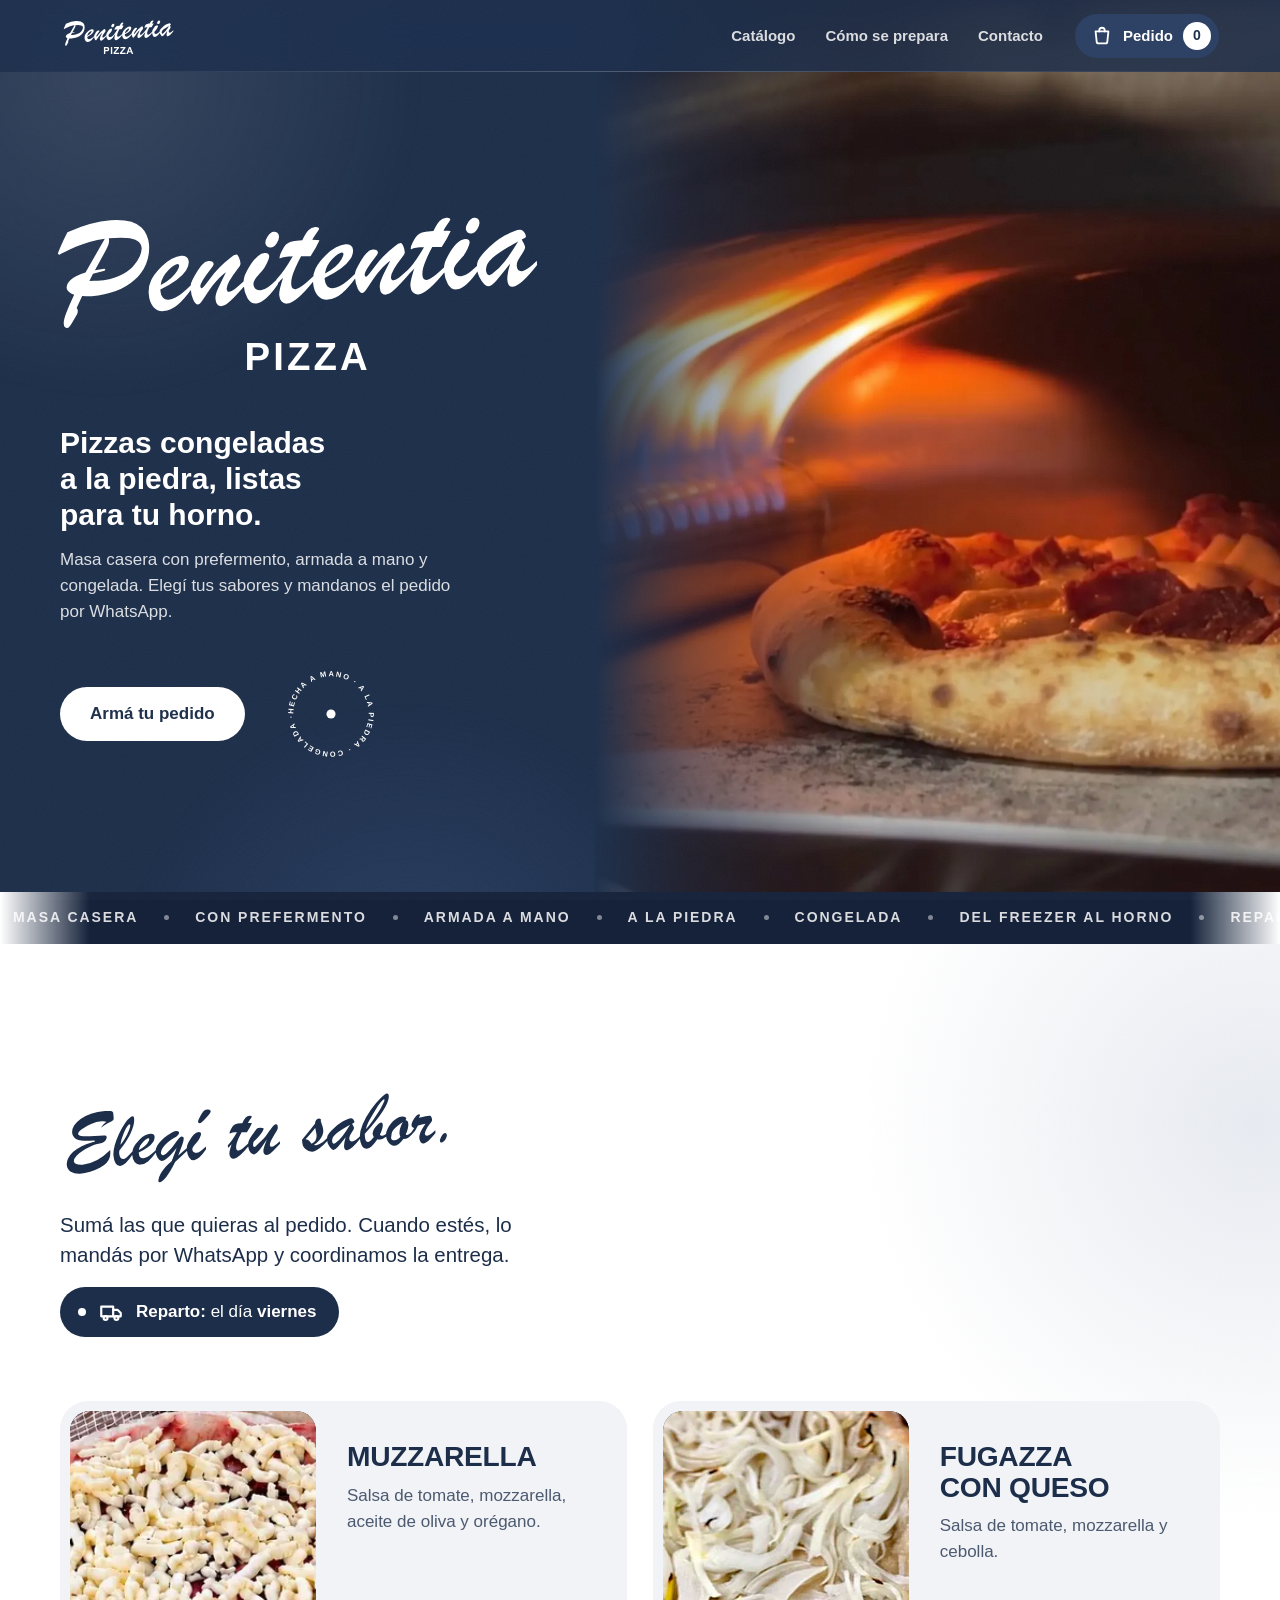
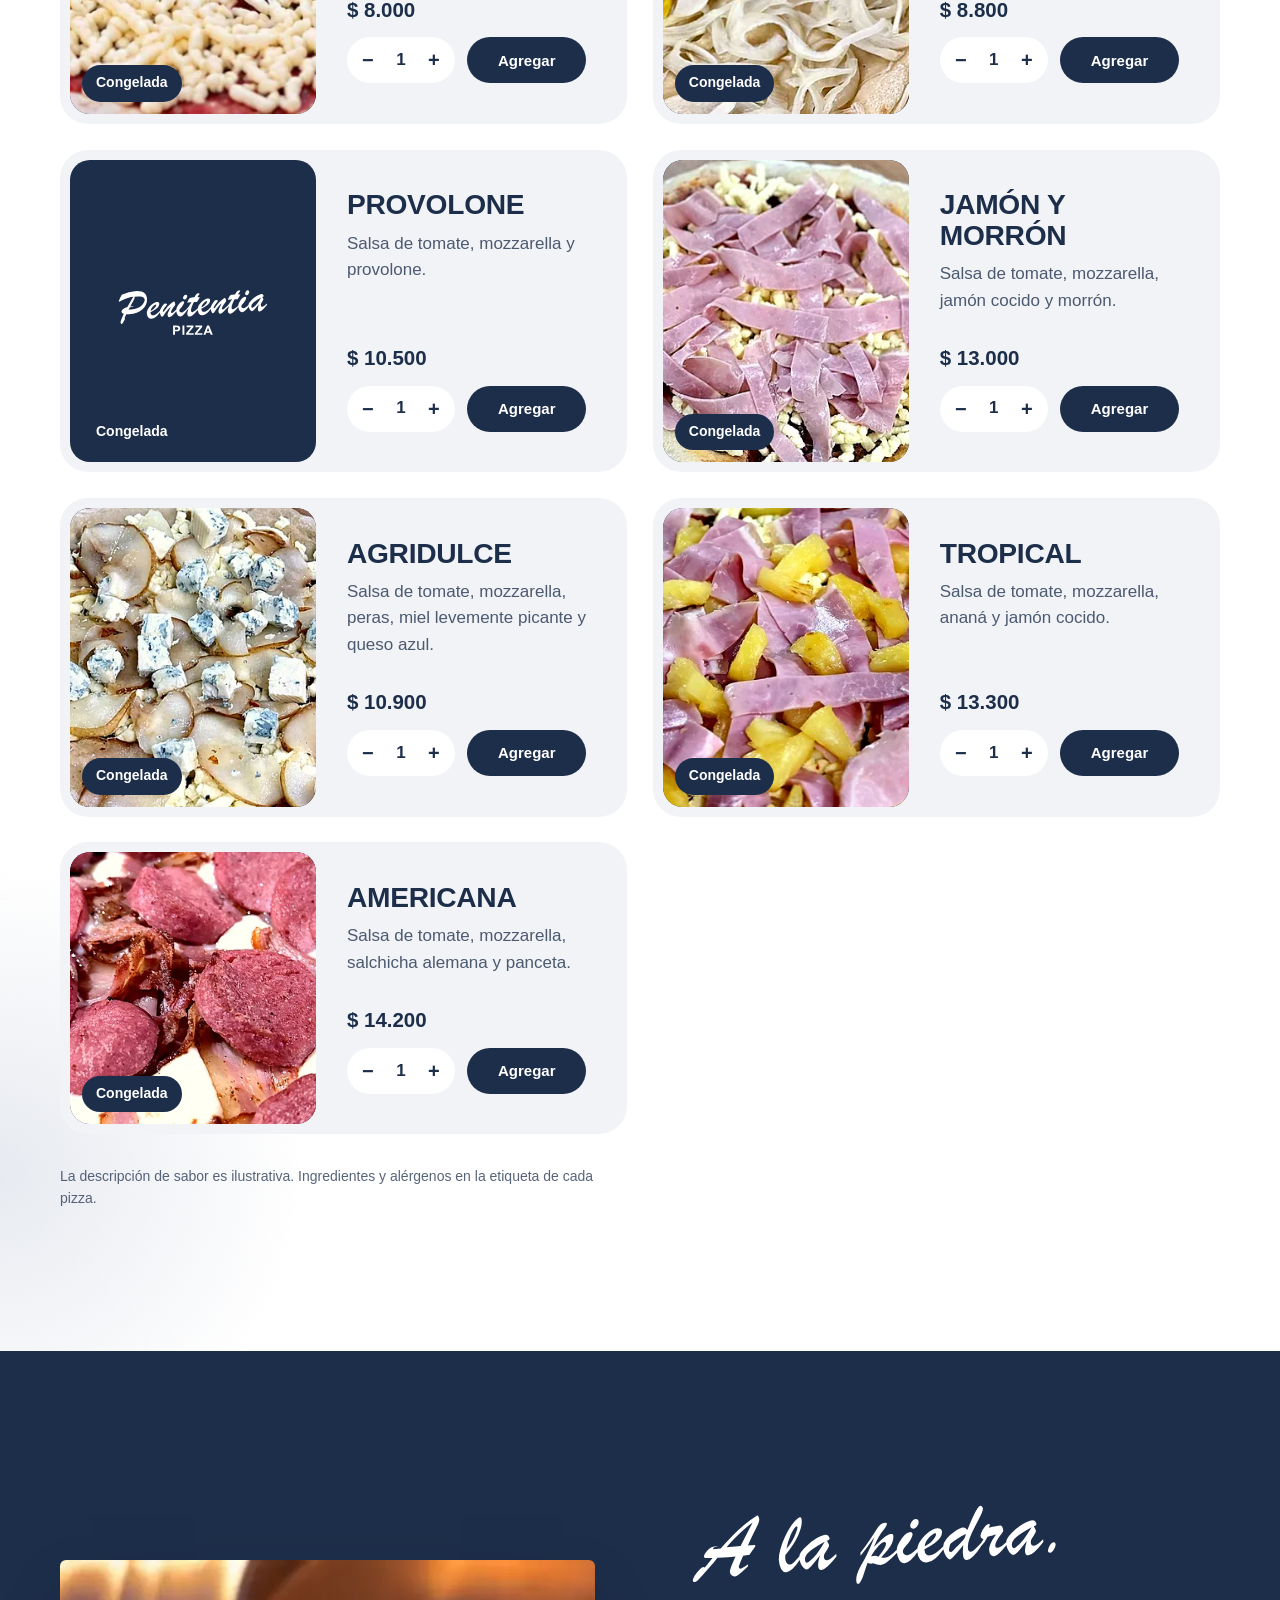
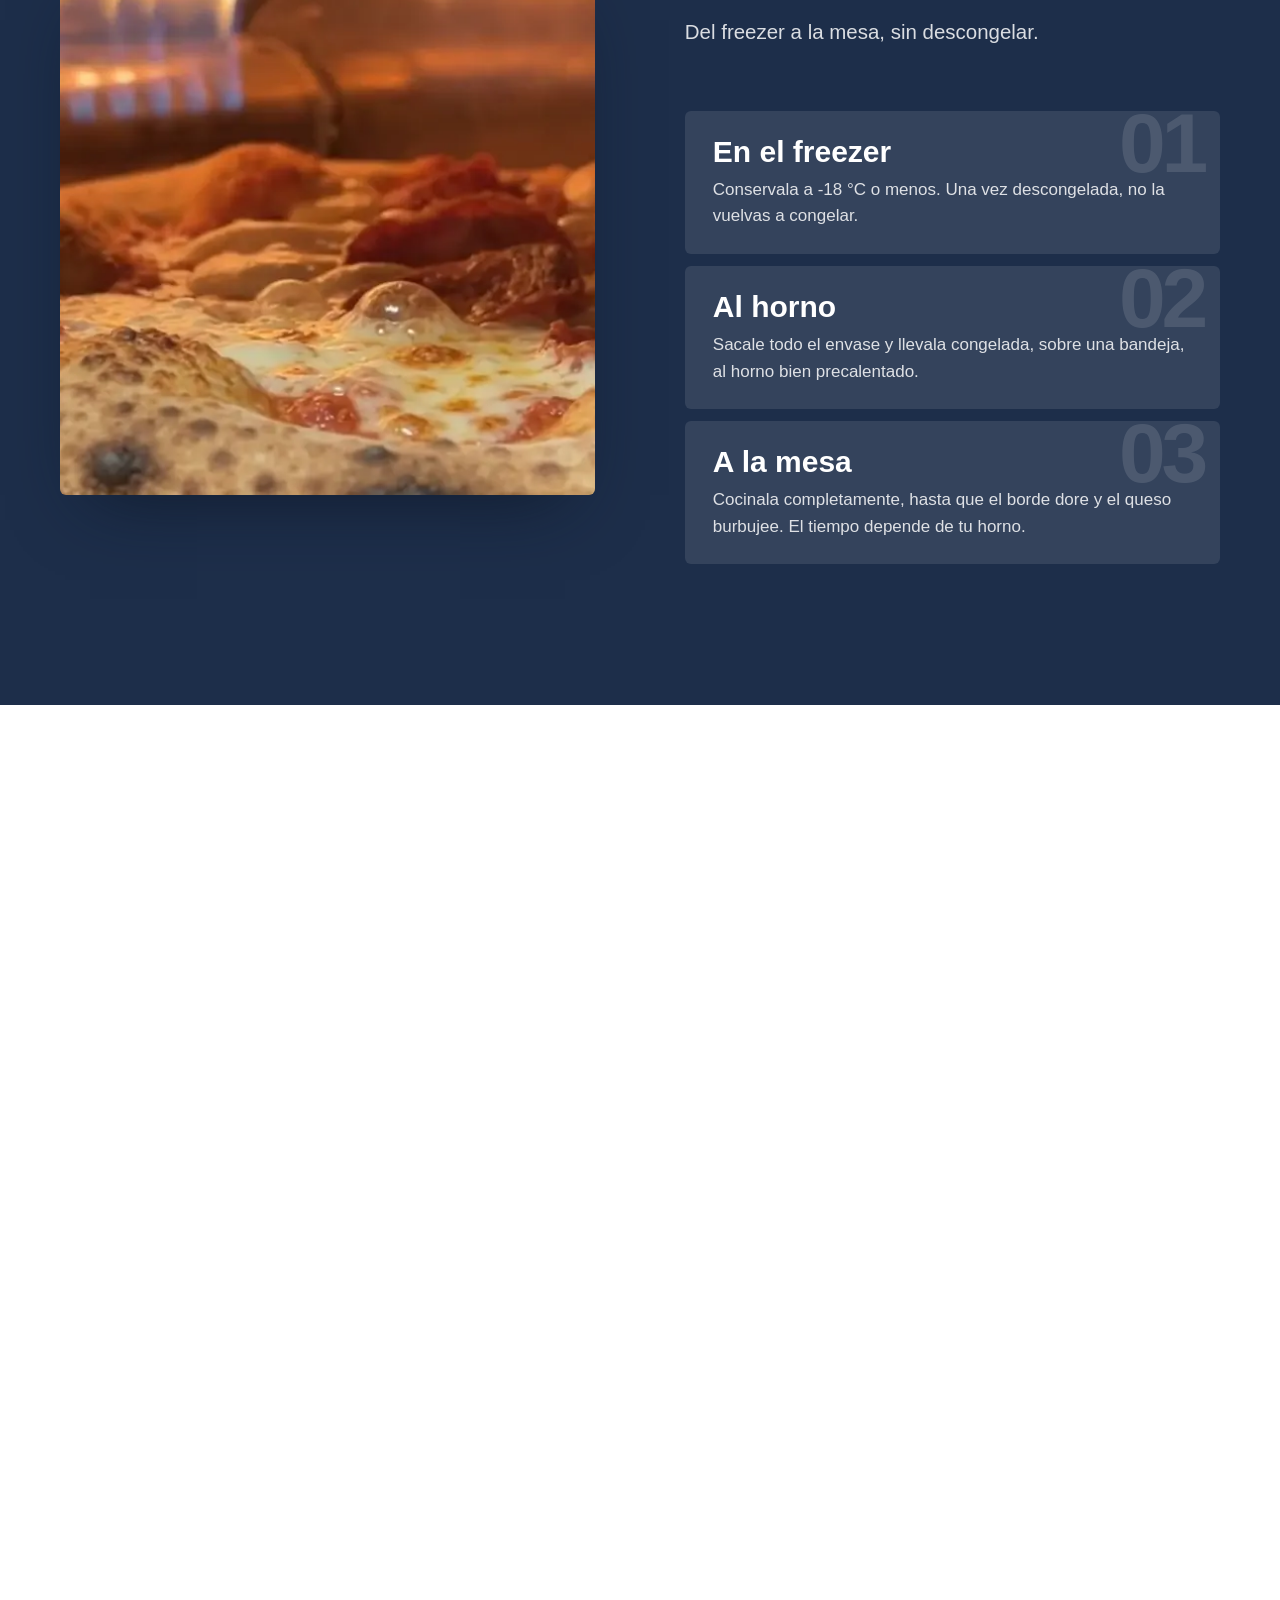
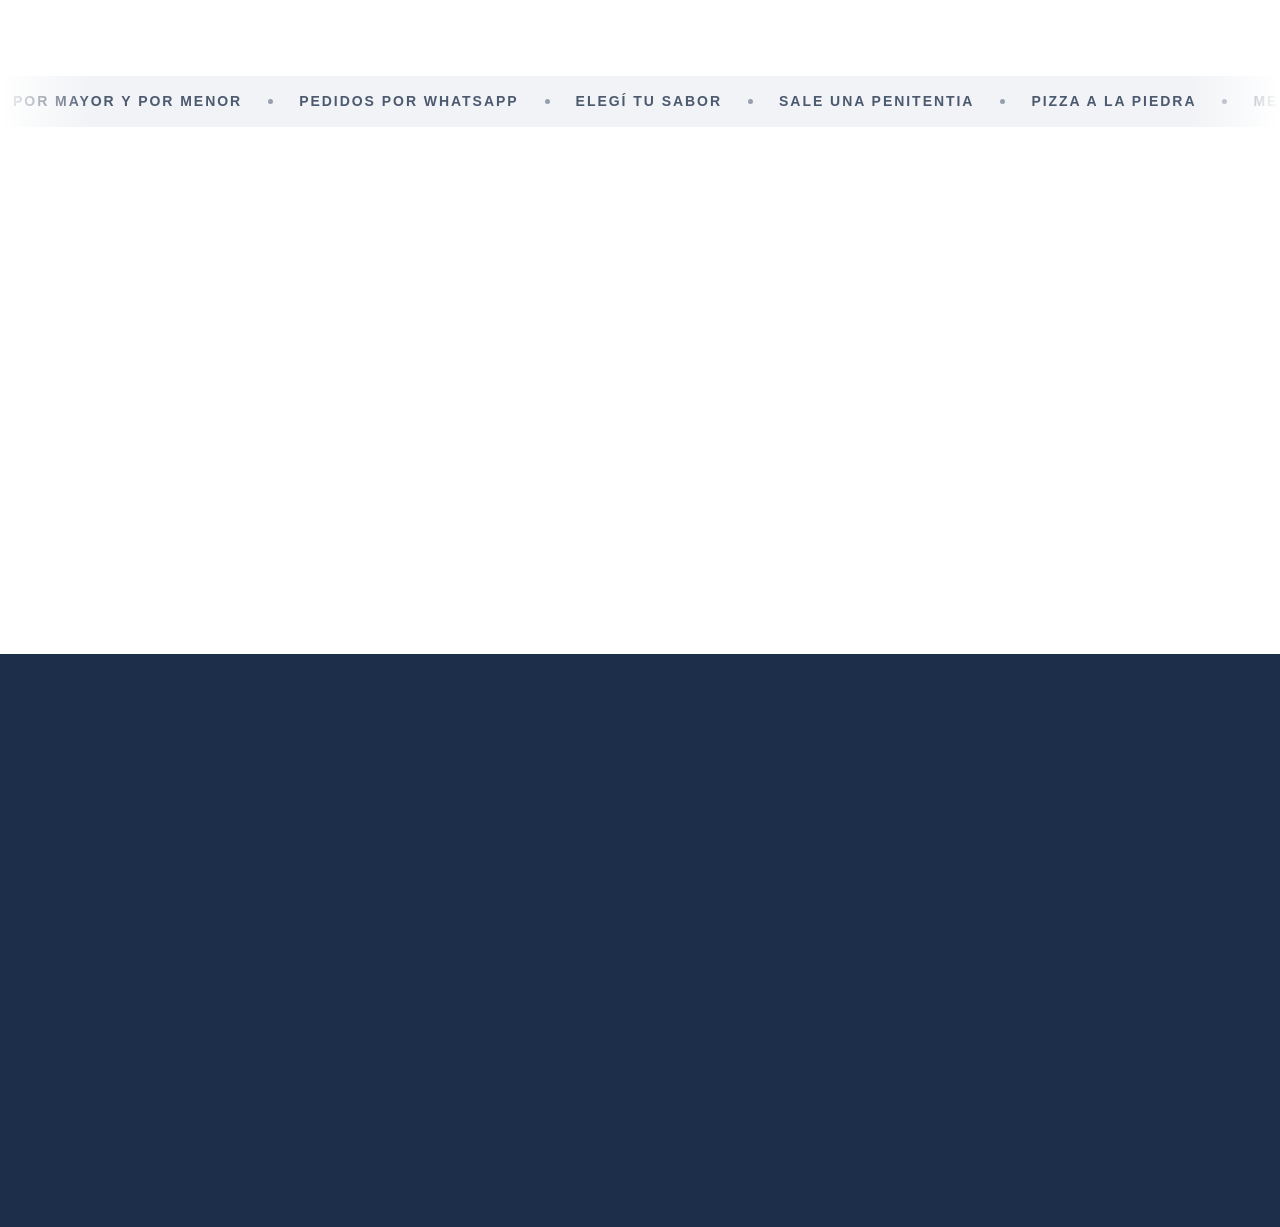
==== commit 710578b3: "Pie: enlace discreto «Acceso equipo» a la página de stock Va junto al © con rel="nofollow"; /stock s" ====
--- a/index.html
+++ b/index.html
@@ -218,7 +218,7 @@
       <img src="img/logo-blanco.svg" alt="Penitentia Pizza" class="pie__logo" width="700" height="289" loading="lazy">
       <div class="pie__datos">
         <p>Pizza a la piedra · Mendoza</p>
-        <p>© <span data-anio>2026</span> Penitentia Pizza</p>
+        <p>© <span data-anio>2026</span> Penitentia Pizza · <a href="/stock/" rel="nofollow">Acceso equipo</a></p>
       </div>
     </div>
   </footer>
--- a/css/styles.css
+++ b/css/styles.css
@@ -308,6 +308,9 @@
 .pie__in { display: grid; gap: clamp(32px, 4vw, 56px); }
 .pie__logo { width: min(820px, 100%); height: auto; margin: 0 auto; }
 .pie__datos { display: flex; flex-wrap: wrap; justify-content: space-between; gap: 8px 24px; font-size: var(--t-chico); color: var(--blanco-60); padding-top: 24px; }
+/* Enlace discreto al sistema interno (/stock, no aparece en Google) */
+.pie__datos a { color: var(--blanco-80); text-decoration-thickness: 1px; transition: color var(--t-hover) ease; }
+.pie__datos a:hover { color: var(--blanco); }
 
 /* ---------- Carrito ---------- */
 .velo { position: fixed; inset: 0; z-index: 40; background: rgba(12, 20, 34, .55); opacity: 0; transition: opacity var(--t-ui) ease; }
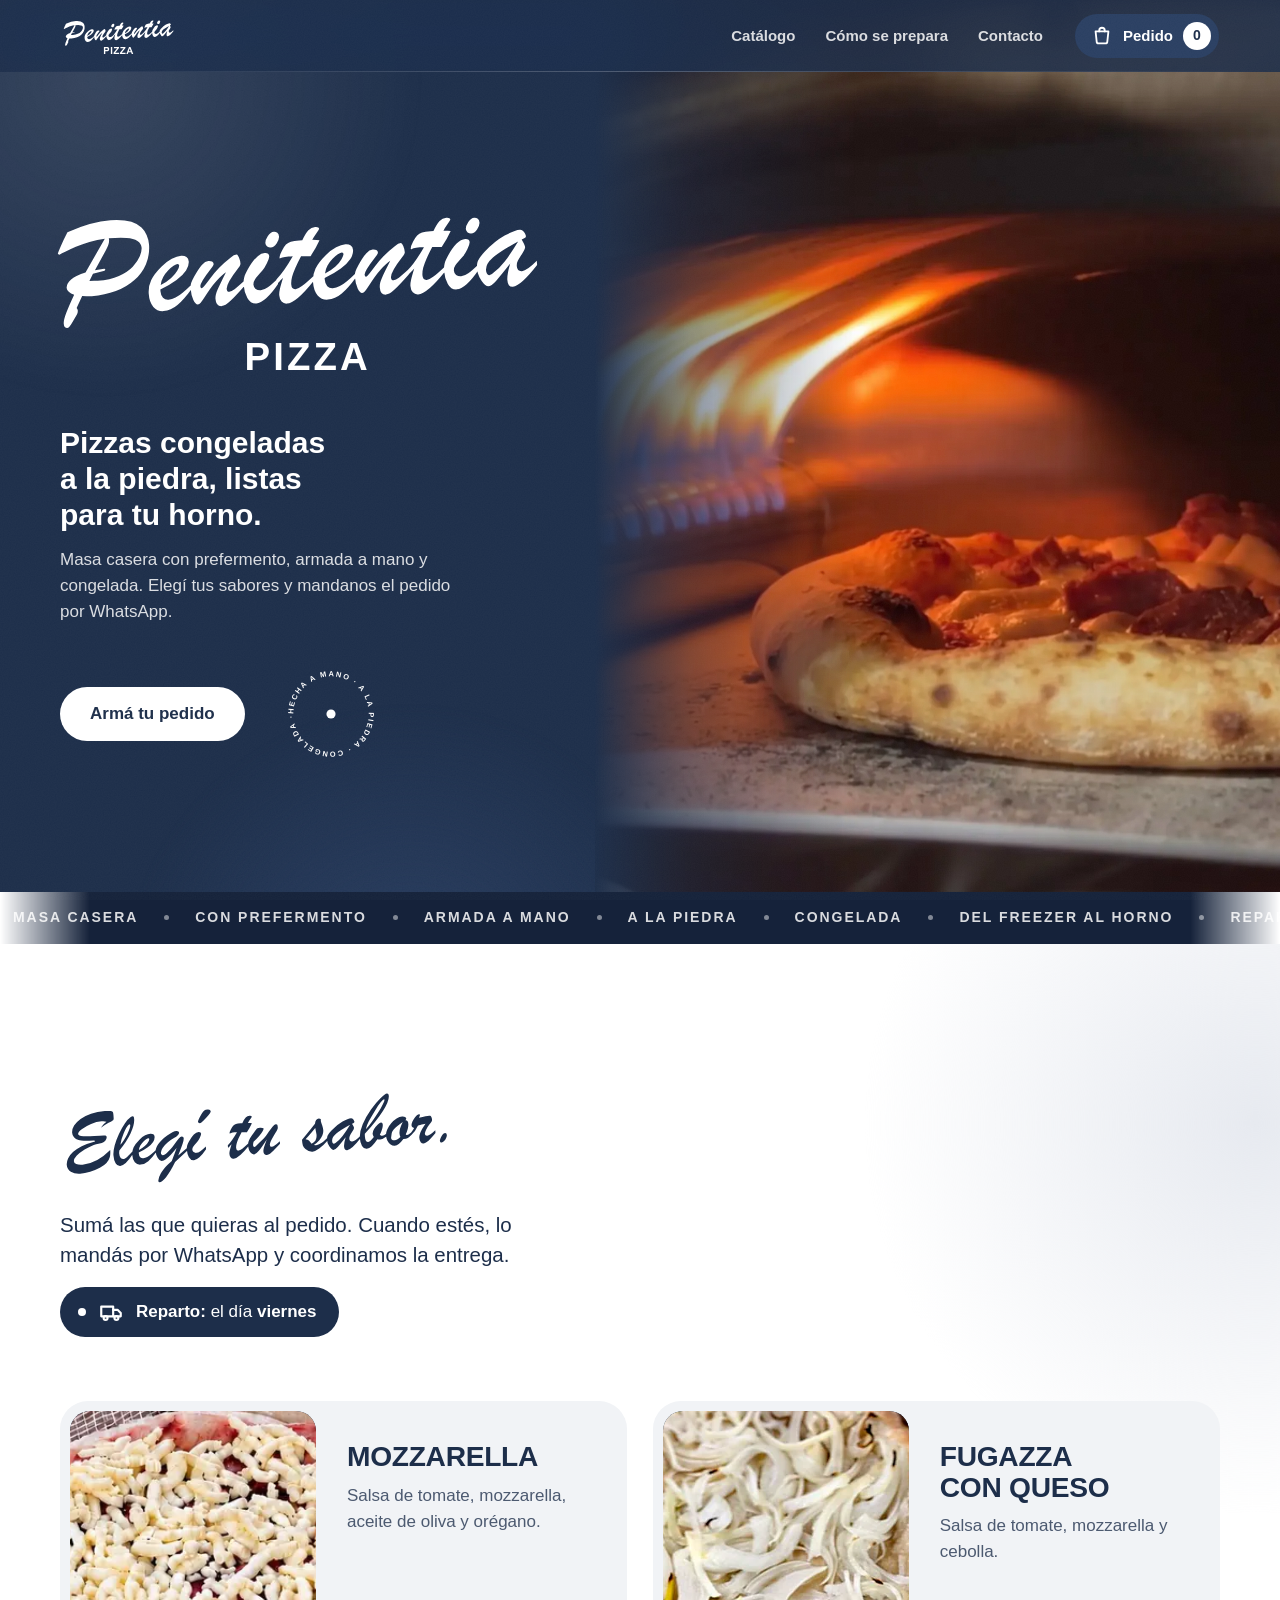
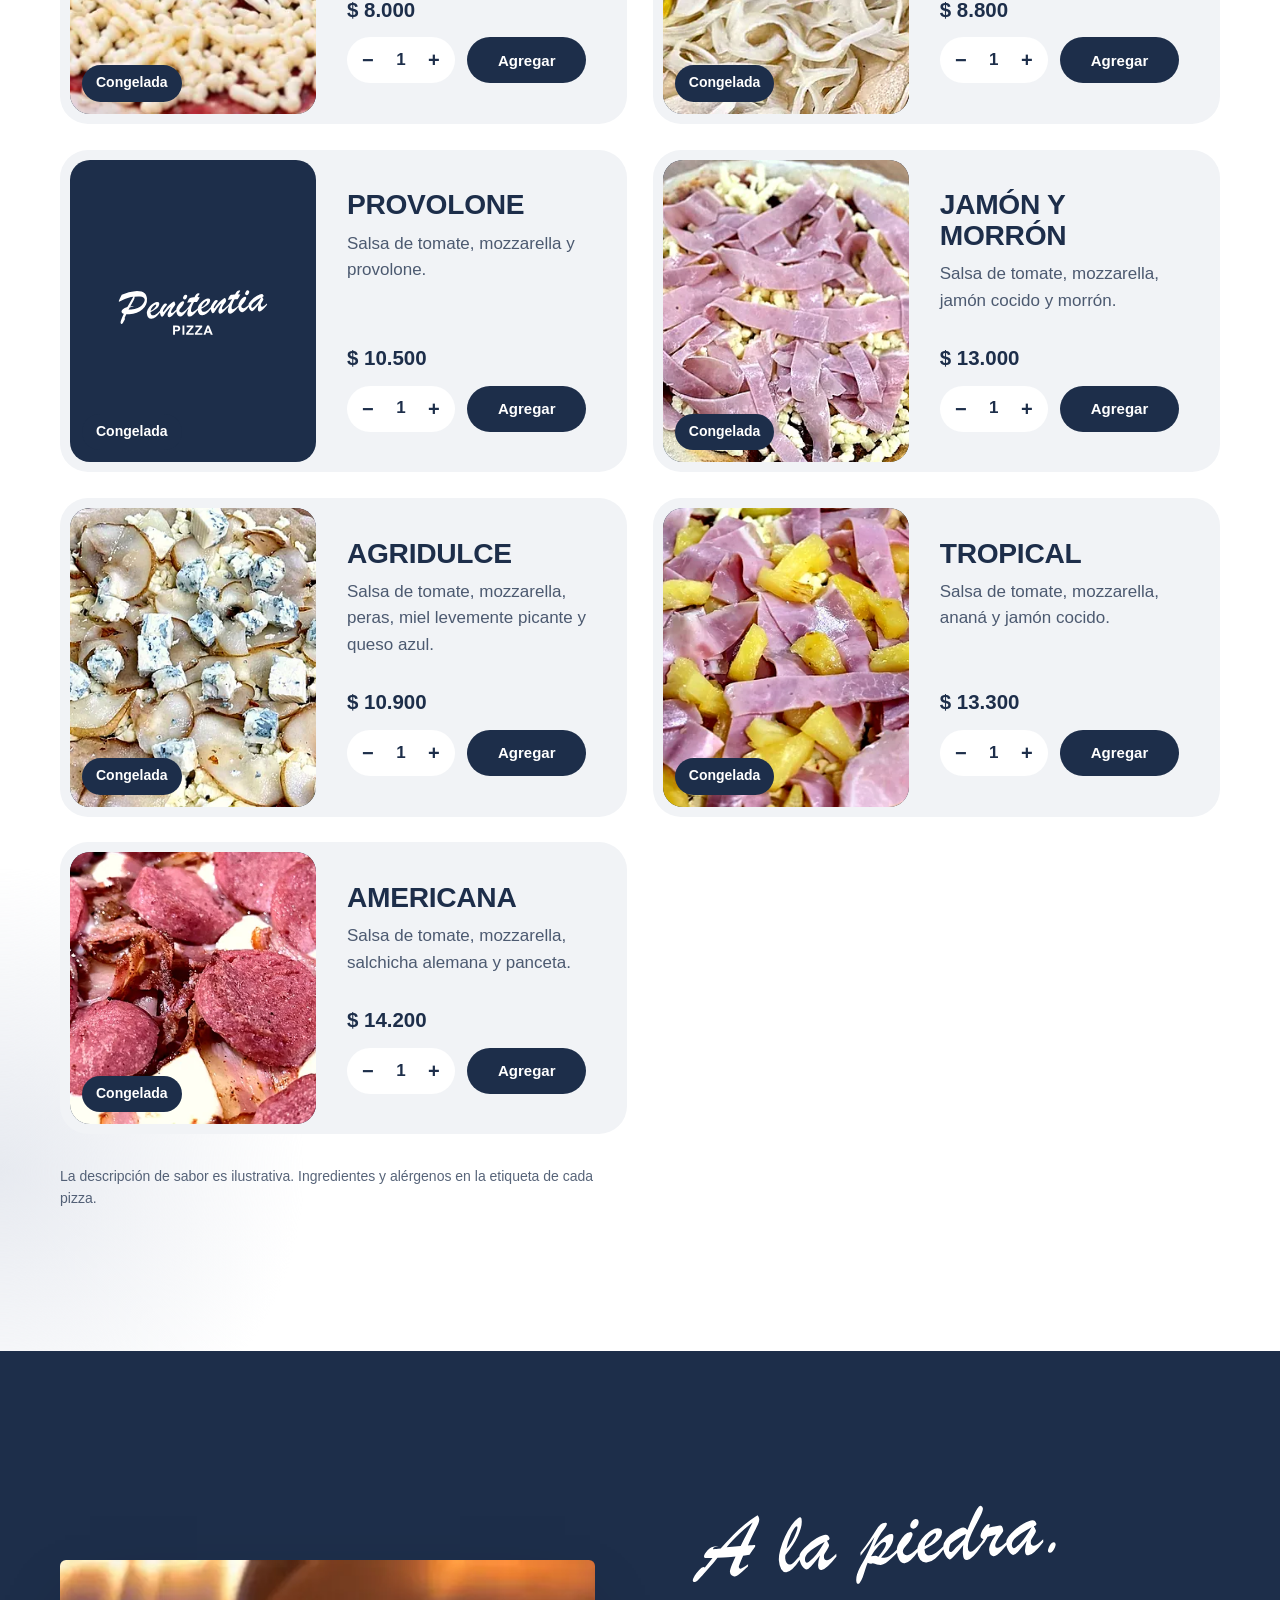
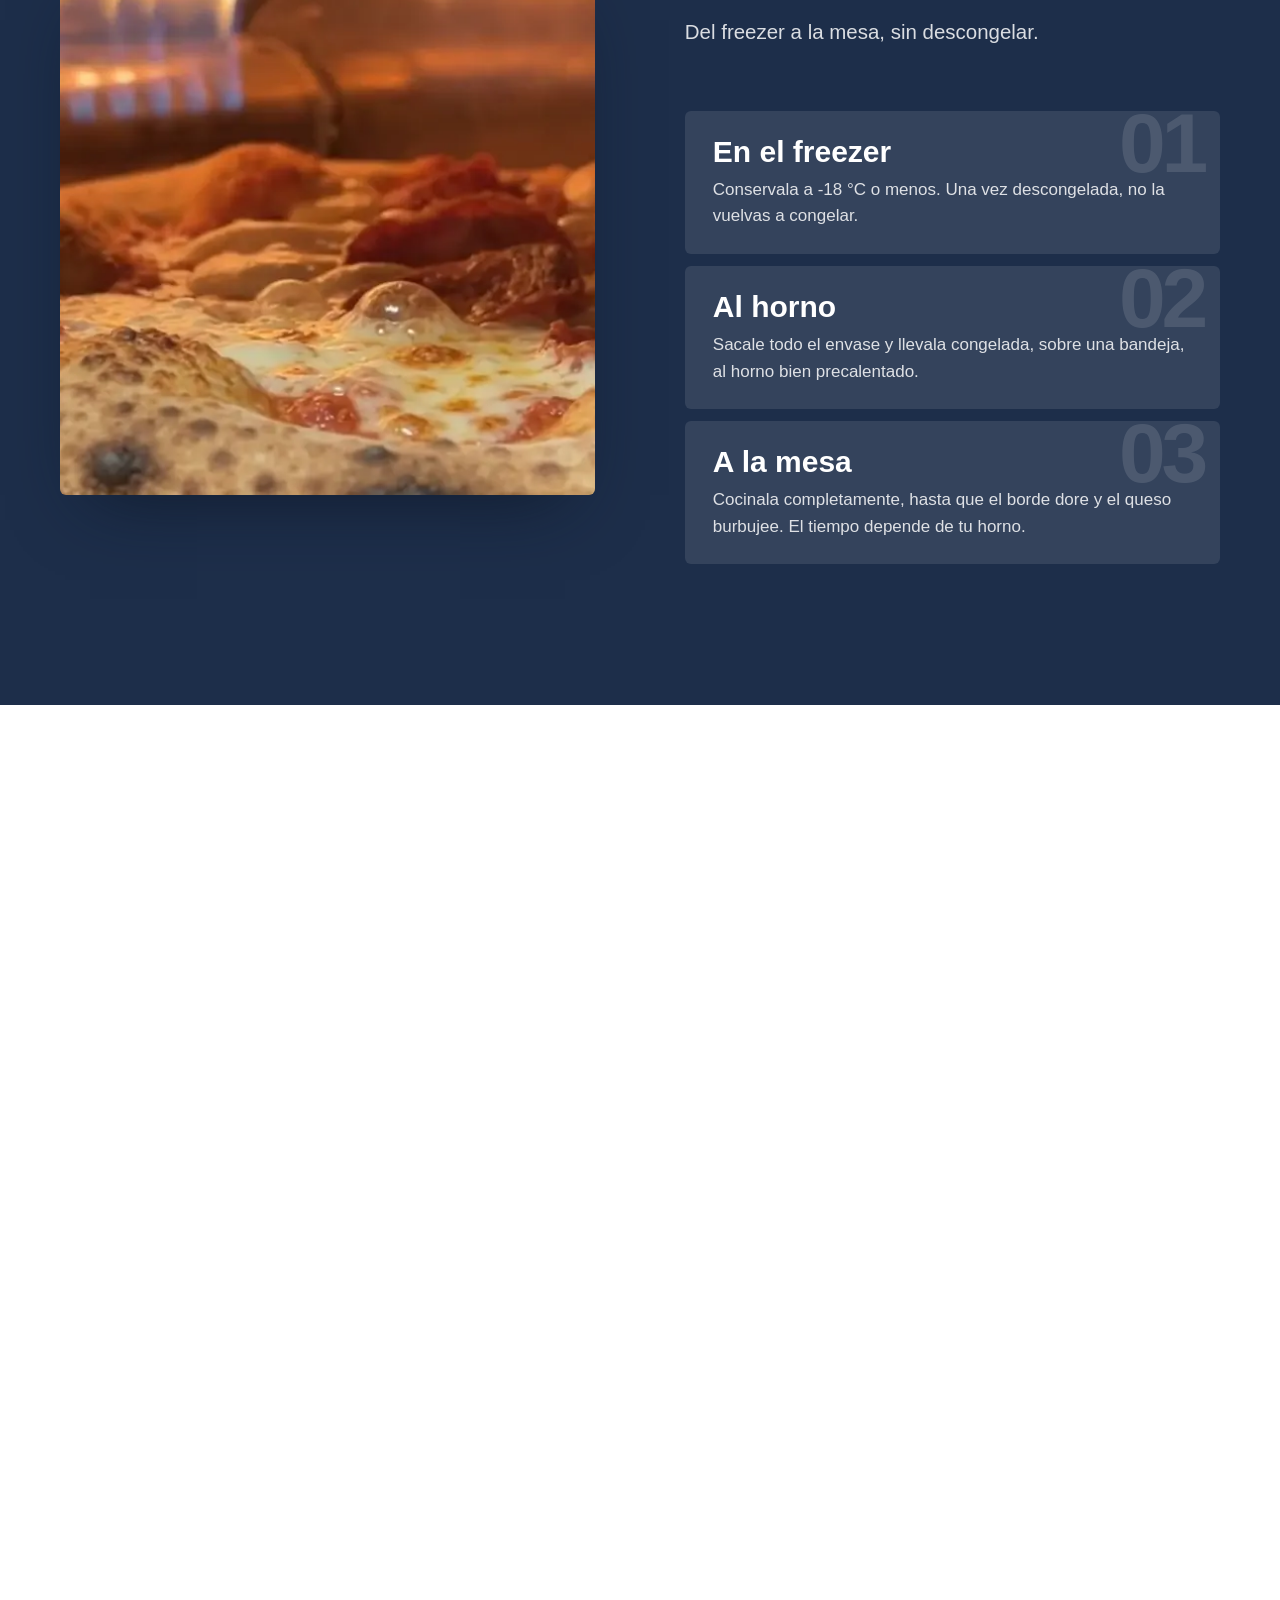
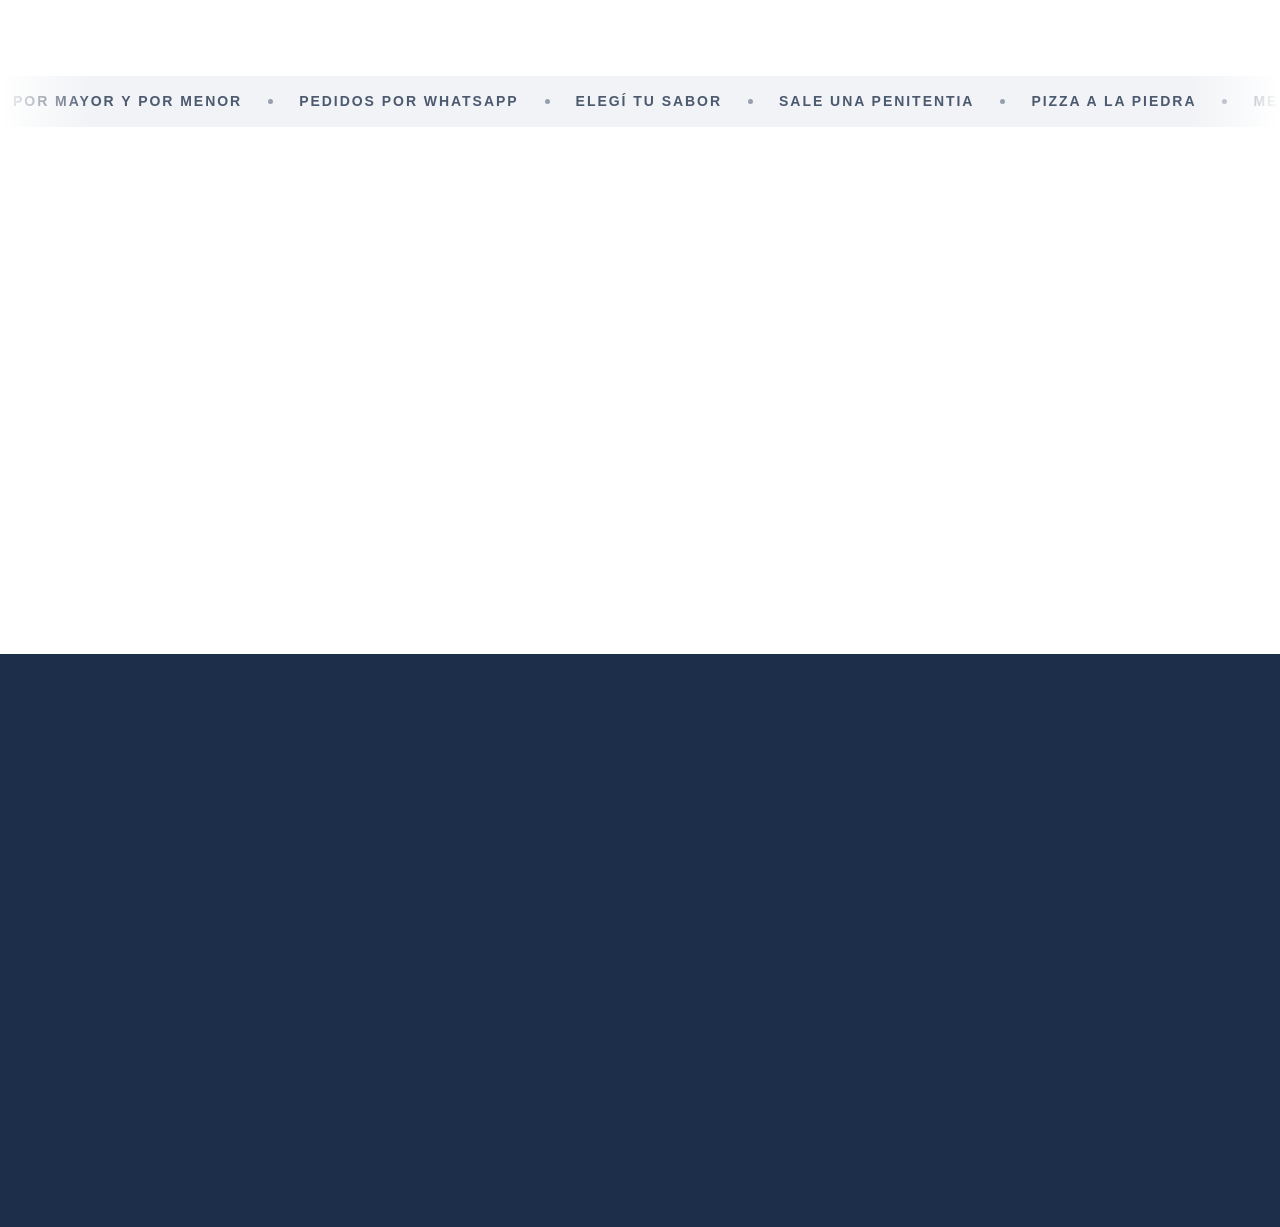
==== commit 55d1f175: "Web: ícono de la P azul al agregarla a la pantalla de inicio apple-touch-icon y manifest en la porta" ====
--- a/index.html
+++ b/index.html
@@ -10,6 +10,10 @@
   <meta name="theme-color" content="#1D2E4A">
   <link rel="canonical" href="https://penitentia.com.ar/">
   <link rel="icon" href="img/favicon.svg" type="image/svg+xml">
+  <!-- Ícono y nombre al agregarla a la pantalla de inicio del celular -->
+  <link rel="apple-touch-icon" href="/img/icono-180.png">
+  <link rel="manifest" href="/manifest.webmanifest">
+  <meta name="apple-mobile-web-app-title" content="Penitentia">
 
   <meta property="og:type" content="website">
   <meta property="og:title" content="Penitentia Pizza">
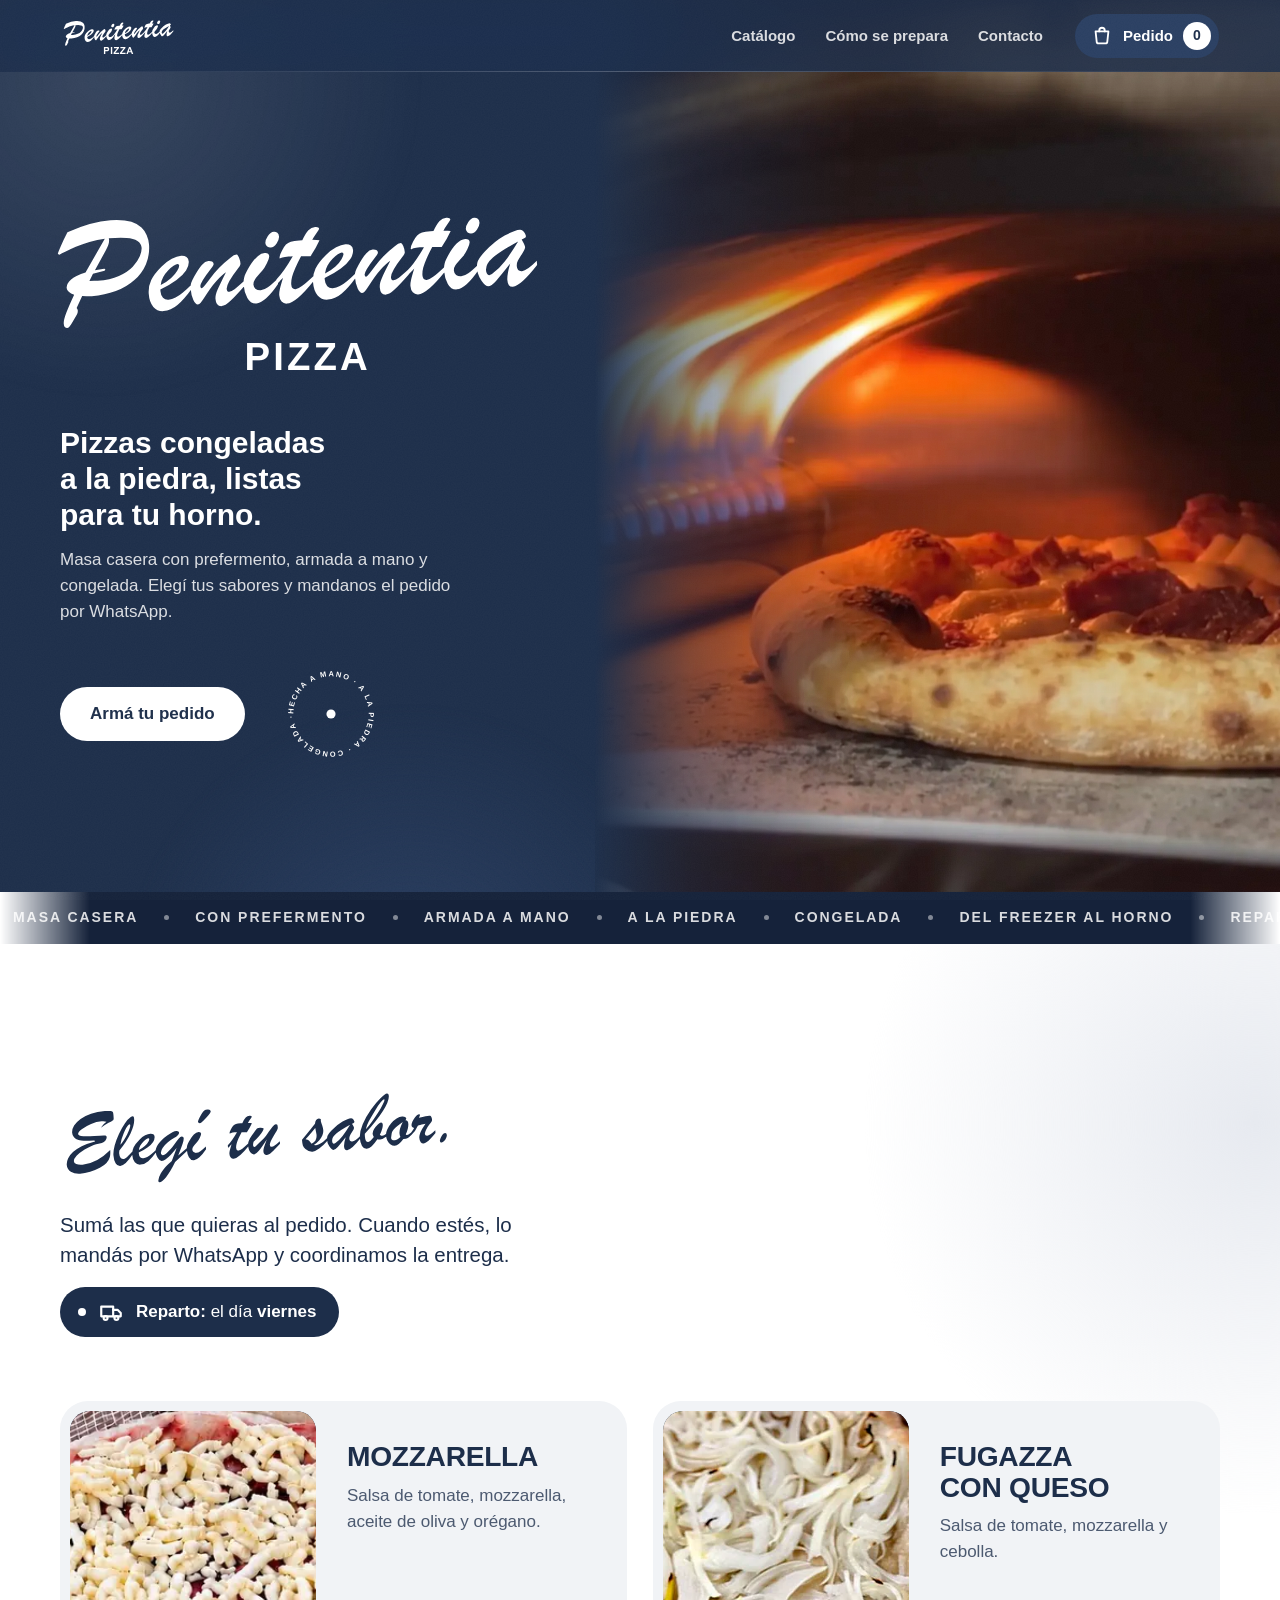
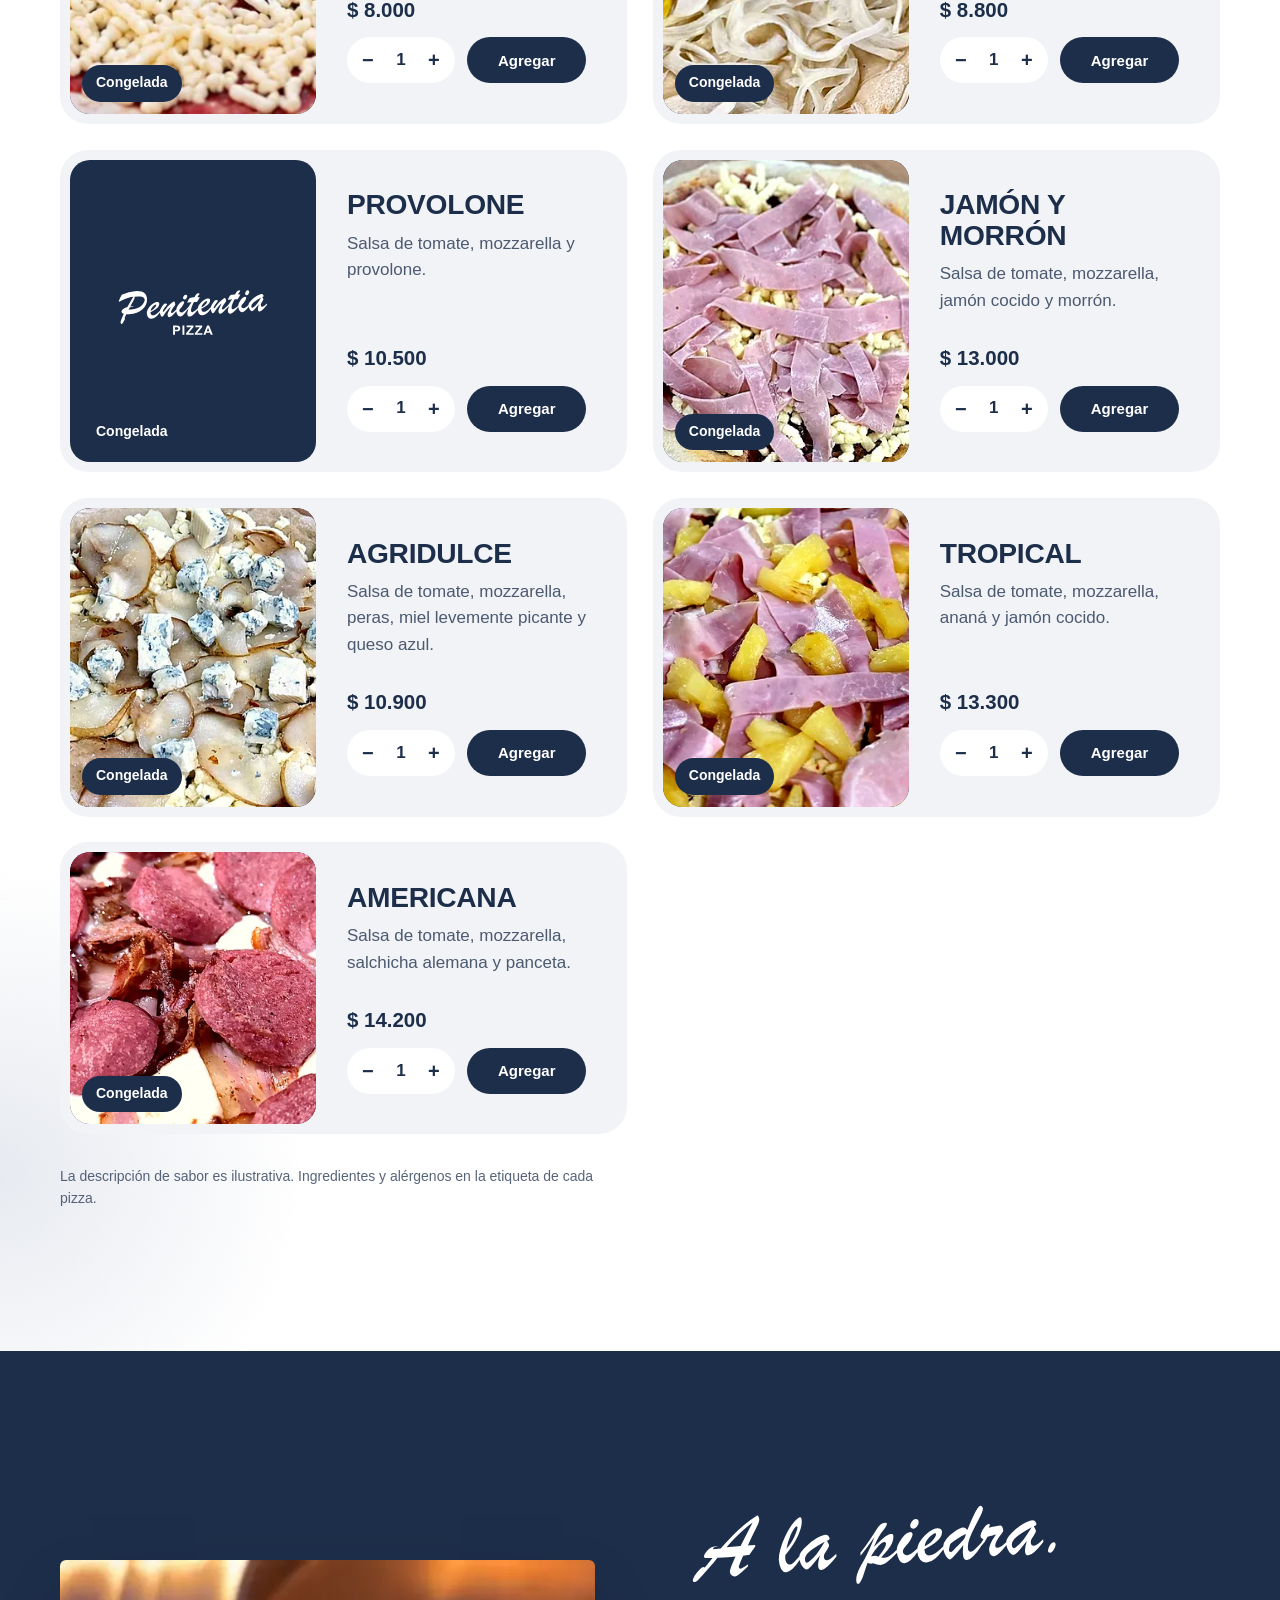
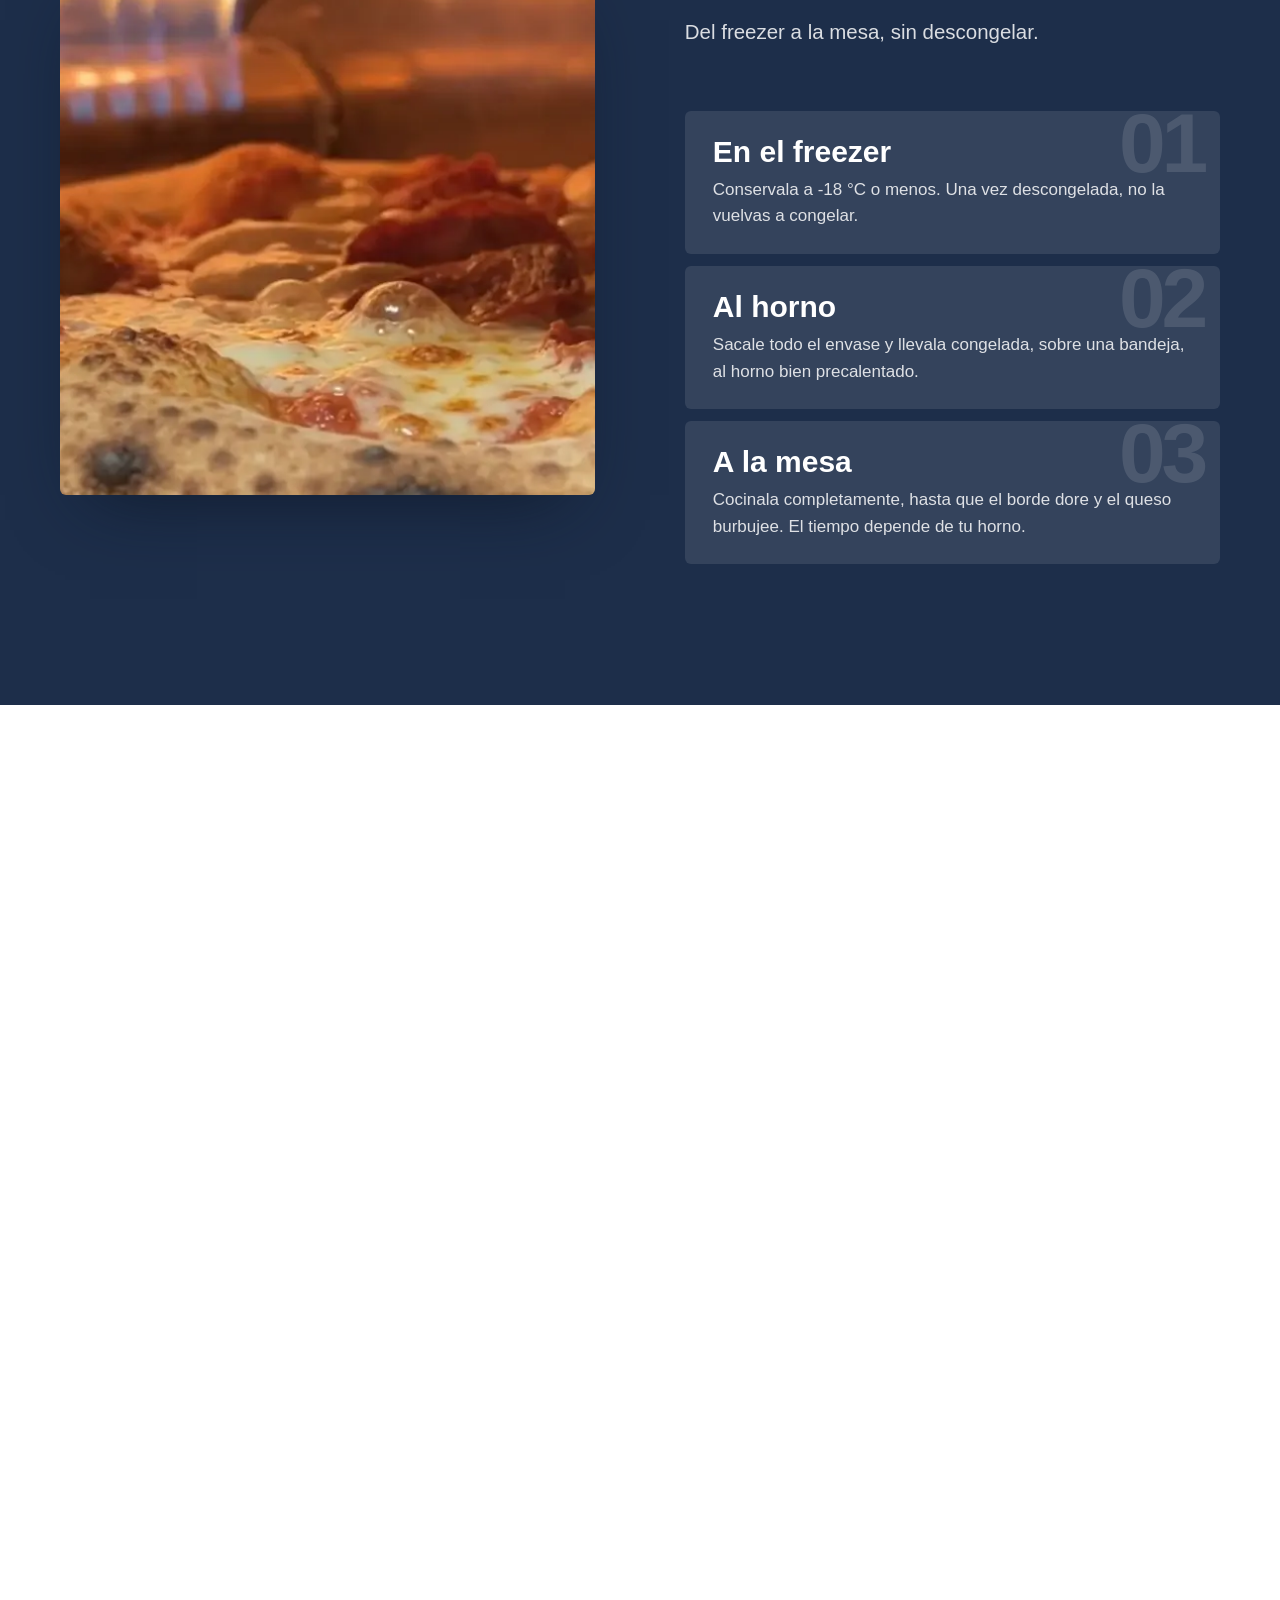
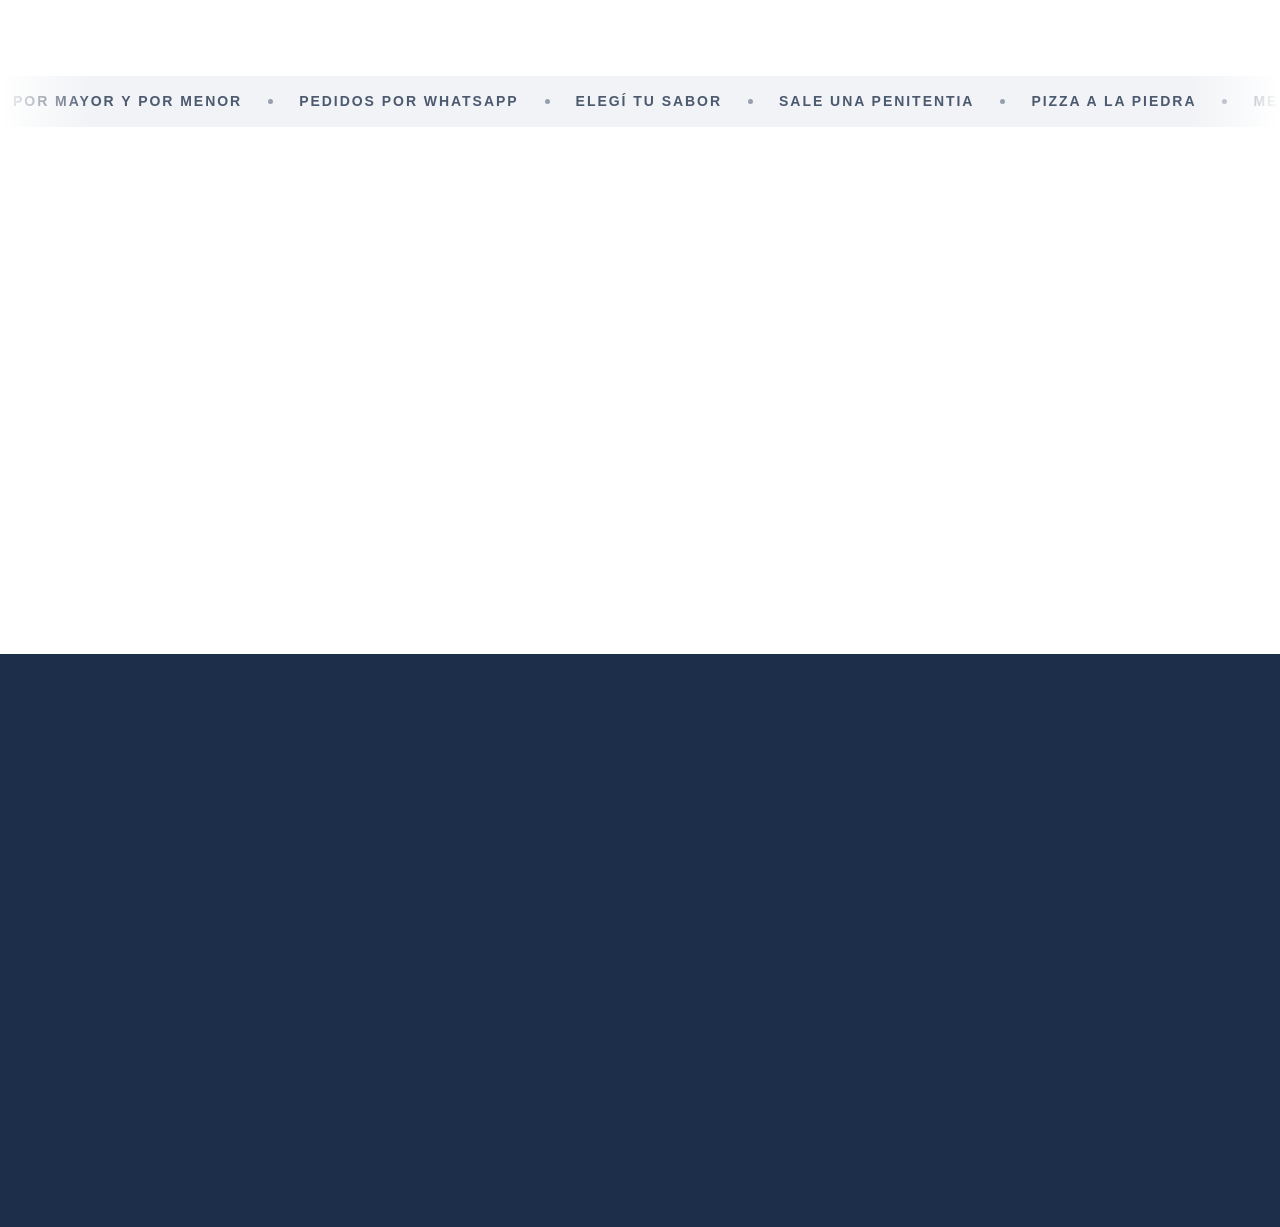
==== commit 921f1b50: "Web: versión nueva del ícono para que el iPhone no use el guardado Co-Authored-By: Claude Opus 5.5 <" ====
--- a/index.html
+++ b/index.html
@@ -11,7 +11,7 @@
   <link rel="canonical" href="https://penitentia.com.ar/">
   <link rel="icon" href="img/favicon.svg" type="image/svg+xml">
   <!-- Ícono y nombre al agregarla a la pantalla de inicio del celular -->
-  <link rel="apple-touch-icon" href="/img/icono-180.png">
+  <link rel="apple-touch-icon" href="/img/icono-180.png?v=2">
   <link rel="manifest" href="/manifest.webmanifest">
   <meta name="apple-mobile-web-app-title" content="Penitentia">
 
